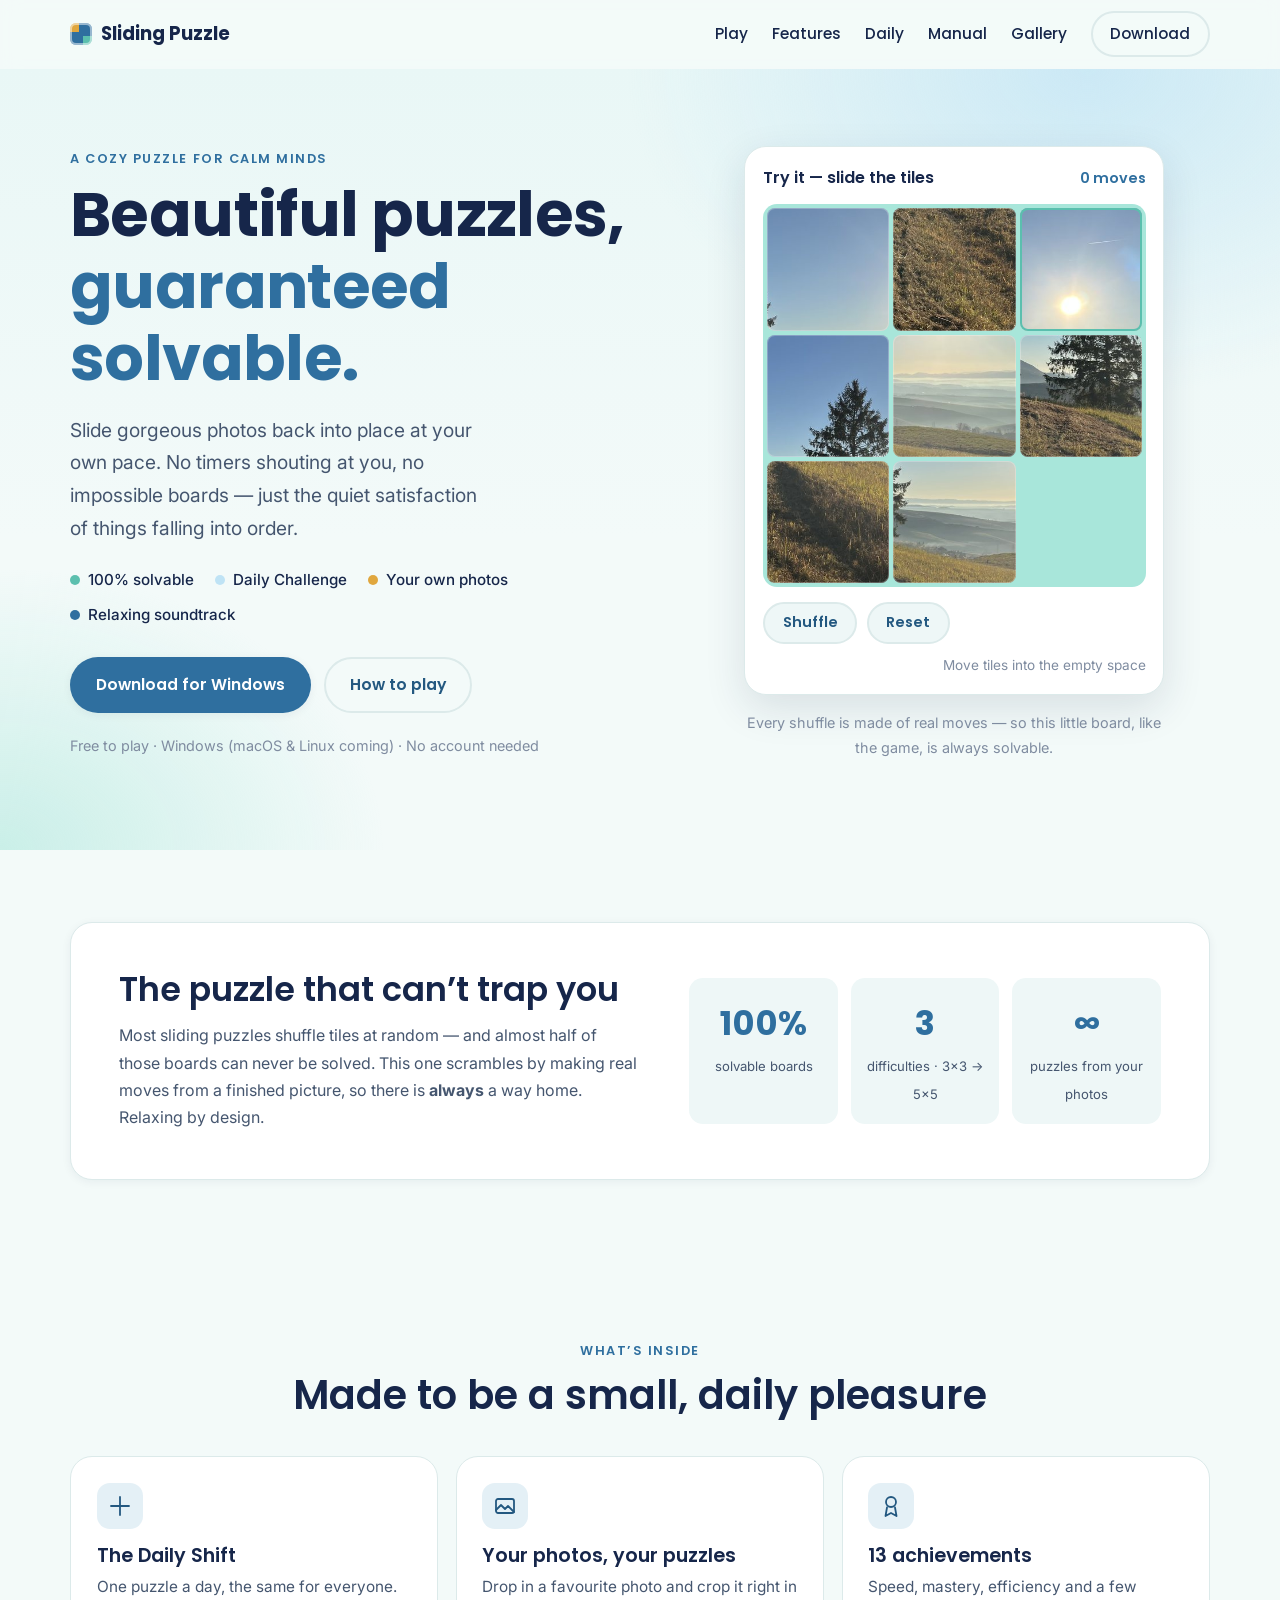
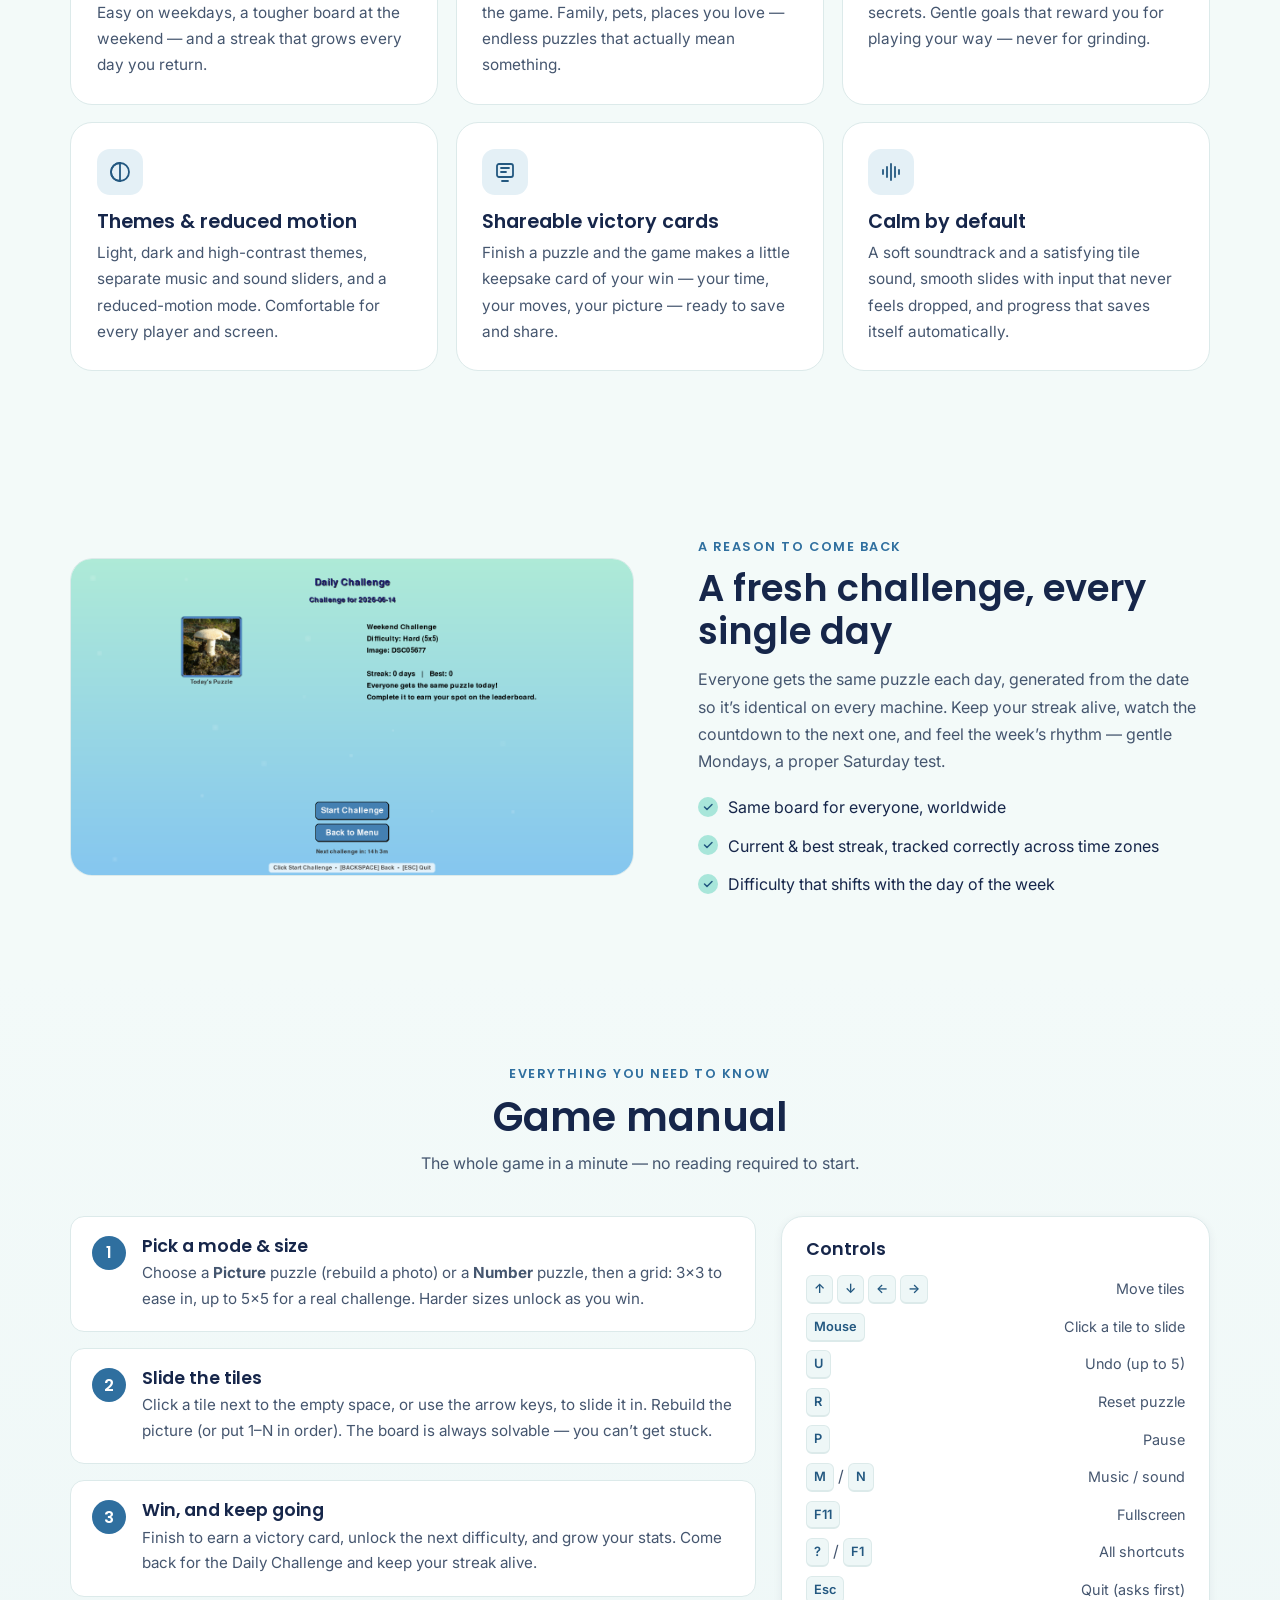
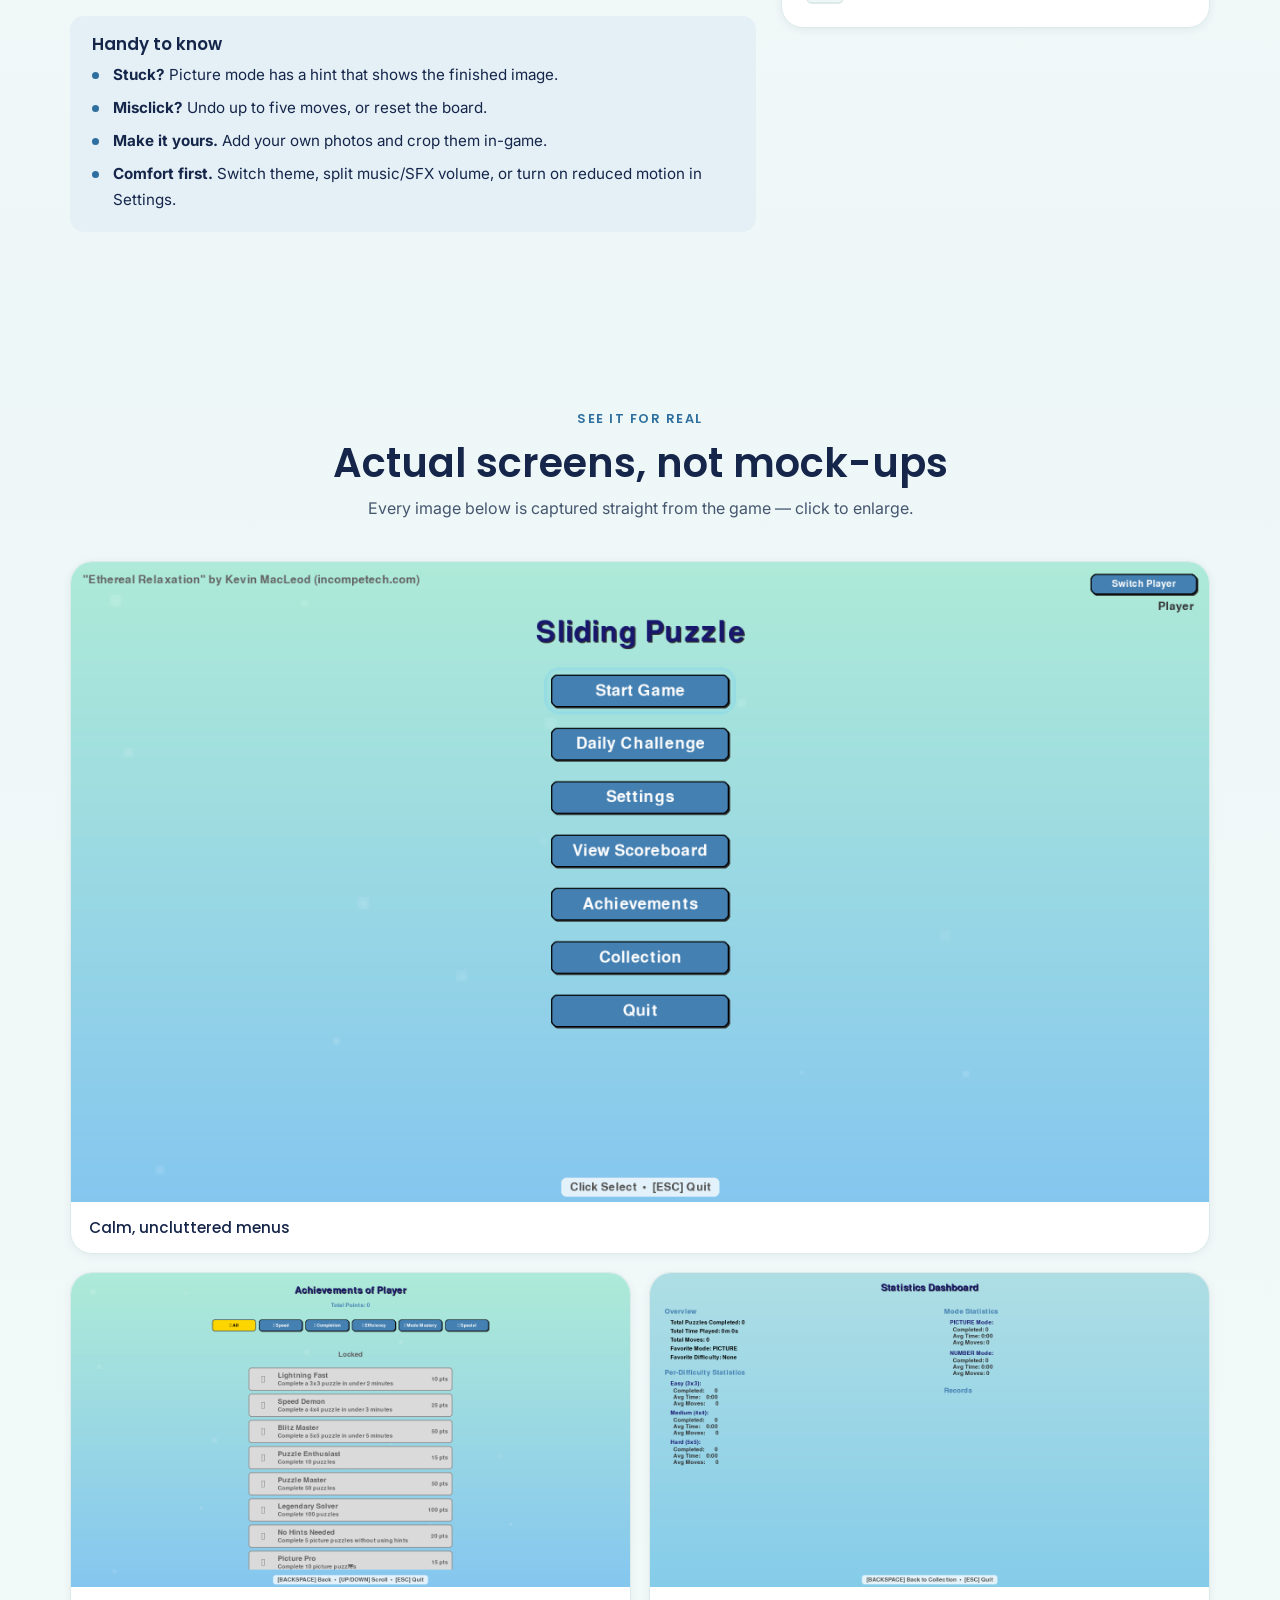
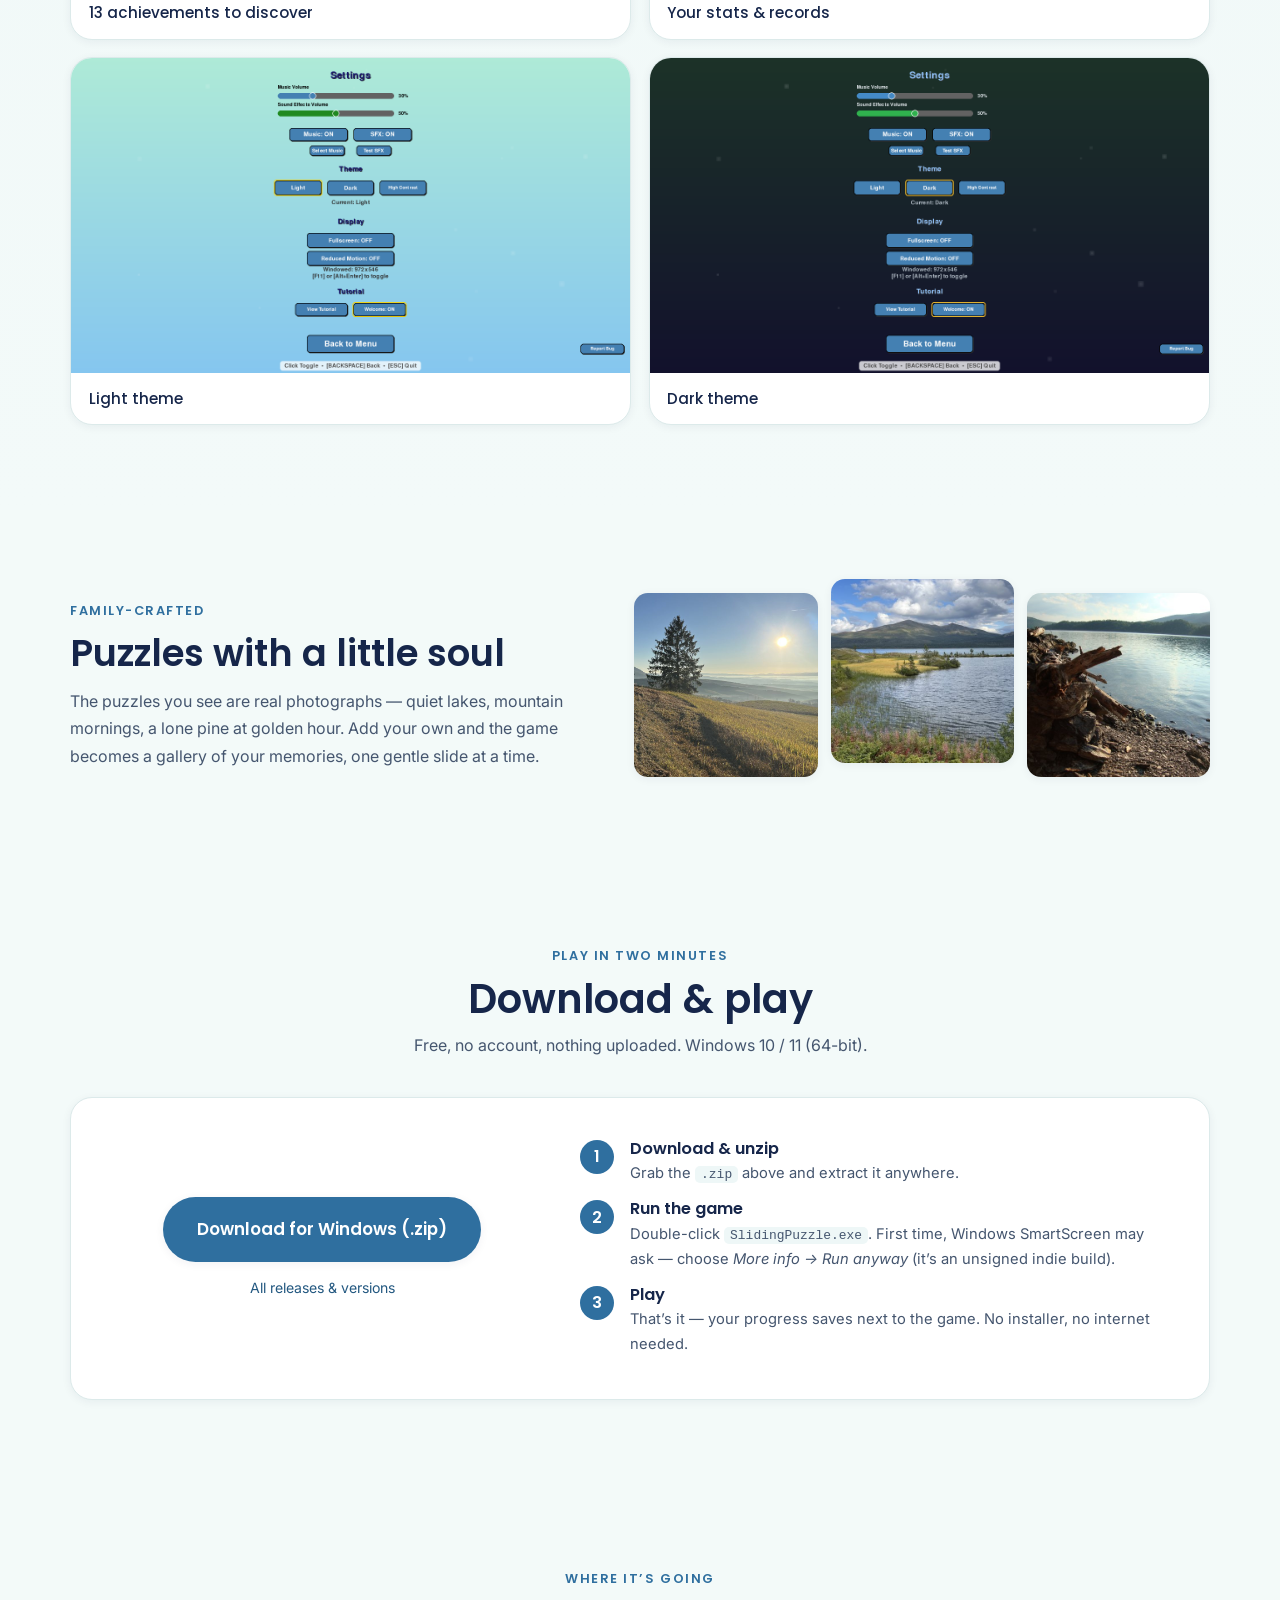
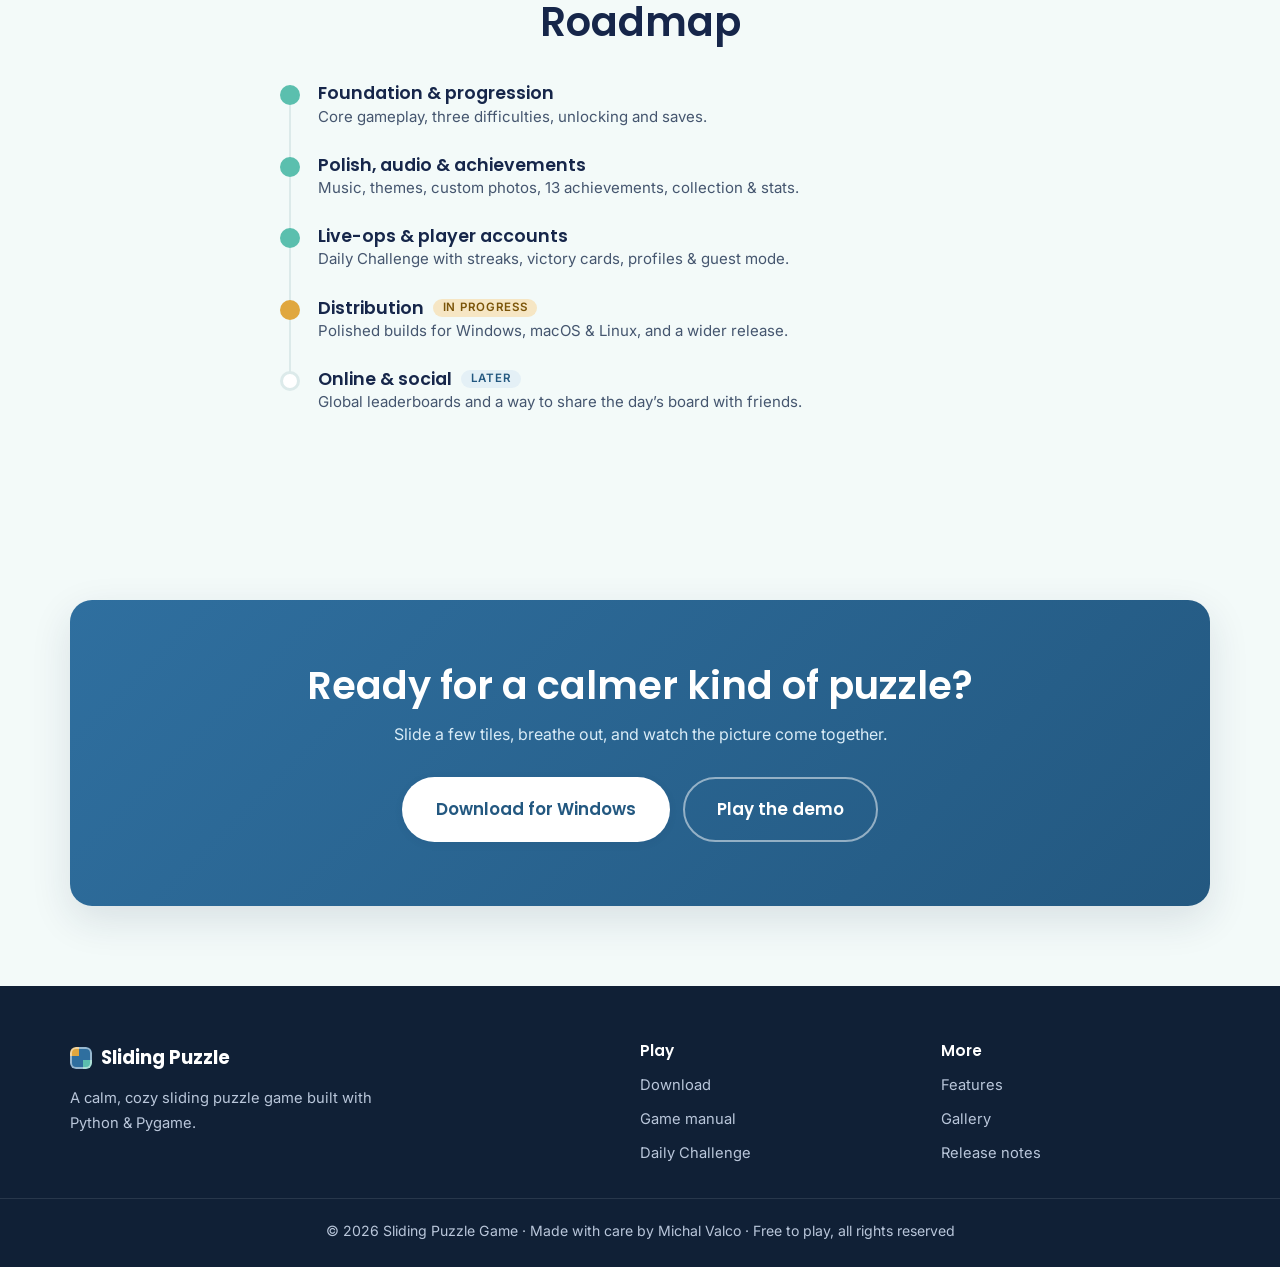
==== index.html @ b3c9fd9d "Public landing page + downloads for Sliding Puzzle" ====
<!DOCTYPE html>
<html lang="en">
<head>
    <meta charset="UTF-8">
    <meta name="viewport" content="width=device-width, initial-scale=1.0">
    <meta name="description" content="A calm, beautiful sliding puzzle game where every puzzle is guaranteed solvable. Daily challenges, your own photos, three difficulties, and a relaxing soundtrack.">
    <meta name="keywords" content="sliding puzzle, cozy game, relaxing puzzle game, daily puzzle, photo puzzle, picture puzzle">
    <meta name="author" content="Michal Valco">
    <meta name="theme-color" content="#a8e6da">

    <meta property="og:type" content="website">
    <meta property="og:title" content="Sliding Puzzle — beautiful puzzles, guaranteed solvable">
    <meta property="og:description" content="A calm, cozy sliding puzzle game. Every puzzle is solvable, a fresh Daily Challenge each day, and you can play with your own photos.">
    <meta property="og:image" content="media/welcome.png">
    <meta name="twitter:card" content="summary_large_image">

    <title>Sliding Puzzle — beautiful puzzles, guaranteed solvable</title>
    <link rel="preconnect" href="https://fonts.googleapis.com">
    <link rel="preconnect" href="https://fonts.gstatic.com" crossorigin>
    <link href="https://fonts.googleapis.com/css2?family=Poppins:wght@500;600;700&family=Inter:wght@400;500;600&display=swap" rel="stylesheet">
    <link rel="stylesheet" href="styles.css">
</head>
<body>
    <a class="skip-link" href="#play">Skip to the puzzle</a>

    <!-- Navigation -->
    <nav class="navbar" id="navbar">
        <div class="container nav-inner">
            <a class="nav-brand" href="#top" aria-label="Sliding Puzzle home">
                <span class="nav-mark" aria-hidden="true"></span>
                Sliding&nbsp;Puzzle
            </a>
            <button class="nav-toggle" type="button" aria-label="Toggle menu" aria-expanded="false">
                <span></span><span></span><span></span>
            </button>
            <ul class="nav-menu">
                <li><a href="#play">Play</a></li>
                <li><a href="#features">Features</a></li>
                <li><a href="#daily">Daily</a></li>
                <li><a href="#manual">Manual</a></li>
                <li><a href="#gallery">Gallery</a></li>
                <li><a class="btn btn-ghost-nav" href="#download">Download</a></li>
            </ul>
        </div>
    </nav>

    <!-- Hero -->
    <header class="hero" id="top">
        <div class="container hero-grid">
            <div class="hero-copy">
                <p class="eyebrow">A cozy puzzle for calm minds</p>
                <h1 class="hero-title">Beautiful puzzles,<br><span class="accent">guaranteed solvable.</span></h1>
                <p class="hero-sub">
                    Slide gorgeous photos back into place at your own pace. No timers shouting at you,
                    no impossible boards — just the quiet satisfaction of things falling into order.
                </p>
                <ul class="trust-row" aria-label="Highlights">
                    <li><span class="dot dot-teal"></span>100% solvable</li>
                    <li><span class="dot dot-sky"></span>Daily Challenge</li>
                    <li><span class="dot dot-gold"></span>Your own photos</li>
                    <li><span class="dot dot-navy"></span>Relaxing soundtrack</li>
                </ul>
                <div class="hero-cta">
                    <a class="btn btn-primary" href="#download">Download for Windows</a>
                    <a class="btn btn-ghost" href="#manual">How to play</a>
                </div>
                <p class="hero-foot">Free to play · Windows (macOS &amp; Linux coming) · No account needed</p>
            </div>

            <!-- Interactive demo puzzle -->
            <div class="hero-demo" id="play">
                <div class="demo-card">
                    <div class="demo-head">
                        <span class="demo-title">Try it — slide the tiles</span>
                        <span class="demo-moves"><span id="move-count">0</span> moves</span>
                    </div>
                    <div class="puzzle" id="puzzle" role="group" aria-label="Interactive 3 by 3 sliding puzzle">
                        <!-- tiles injected by script.js -->
                    </div>
                    <div class="demo-controls">
                        <button class="btn btn-soft" id="shuffle-btn" type="button">Shuffle</button>
                        <button class="btn btn-soft" id="reset-btn" type="button">Reset</button>
                        <span class="demo-status" id="demo-status" role="status">Move tiles into the empty space</span>
                    </div>
                </div>
                <p class="demo-caption">Every shuffle is made of real moves — so this little board, like the game, is always solvable.</p>
            </div>
        </div>
        <div class="hero-wash" aria-hidden="true"></div>
    </header>

    <!-- Frustration-free band -->
    <section class="band" aria-label="Why it feels good">
        <div class="container band-grid">
            <div class="band-lead">
                <h2>The puzzle that can&rsquo;t trap you</h2>
                <p>
                    Most sliding puzzles shuffle tiles at random — and almost half of those boards
                    can never be solved. This one scrambles by making real moves from a finished
                    picture, so there is <strong>always</strong> a way home. Relaxing by design.
                </p>
            </div>
            <div class="stat-cards">
                <div class="stat">
                    <span class="stat-num">100%</span>
                    <span class="stat-label">solvable boards</span>
                </div>
                <div class="stat">
                    <span class="stat-num">3</span>
                    <span class="stat-label">difficulties · 3×3 → 5×5</span>
                </div>
                <div class="stat">
                    <span class="stat-num">∞</span>
                    <span class="stat-label">puzzles from your photos</span>
                </div>
            </div>
        </div>
    </section>

    <!-- Features -->
    <section class="features" id="features">
        <div class="container">
            <p class="eyebrow center">What&rsquo;s inside</p>
            <h2 class="section-title">Made to be a small, daily pleasure</h2>

            <div class="feature-grid">
                <article class="feature-card">
                    <span class="f-icon" aria-hidden="true"><svg viewBox="0 0 24 24"><path d="M12 3v18M3 12h18" stroke-linecap="round"/></svg></span>
                    <h3>The Daily Shift</h3>
                    <p>One puzzle a day, the same for everyone. Easy on weekdays, a tougher board at the weekend — and a streak that grows every day you return.</p>
                </article>

                <article class="feature-card">
                    <span class="f-icon" aria-hidden="true"><svg viewBox="0 0 24 24"><rect x="3" y="5" width="18" height="14" rx="2"/><path d="m3 16 5-5 4 4 3-3 6 6" stroke-linecap="round" stroke-linejoin="round"/></svg></span>
                    <h3>Your photos, your puzzles</h3>
                    <p>Drop in a favourite photo and crop it right in the game. Family, pets, places you love — endless puzzles that actually mean something.</p>
                </article>

                <article class="feature-card">
                    <span class="f-icon" aria-hidden="true"><svg viewBox="0 0 24 24"><circle cx="12" cy="8" r="5"/><path d="M8 13.5 6.5 22 12 19l5.5 3-1.5-8.5" stroke-linecap="round" stroke-linejoin="round"/></svg></span>
                    <h3>13 achievements</h3>
                    <p>Speed, mastery, efficiency and a few secrets. Gentle goals that reward you for playing your way — never for grinding.</p>
                </article>

                <article class="feature-card">
                    <span class="f-icon" aria-hidden="true"><svg viewBox="0 0 24 24"><circle cx="12" cy="12" r="9"/><path d="M12 3a9 9 0 0 0 0 18z"/></svg></span>
                    <h3>Themes &amp; reduced motion</h3>
                    <p>Light, dark and high-contrast themes, separate music and sound sliders, and a reduced-motion mode. Comfortable for every player and screen.</p>
                </article>

                <article class="feature-card">
                    <span class="f-icon" aria-hidden="true"><svg viewBox="0 0 24 24"><rect x="4" y="4" width="16" height="13" rx="2"/><path d="M9 21h6M8 8h8M8 12h5" stroke-linecap="round"/></svg></span>
                    <h3>Shareable victory cards</h3>
                    <p>Finish a puzzle and the game makes a little keepsake card of your win — your time, your moves, your picture — ready to save and share.</p>
                </article>

                <article class="feature-card">
                    <span class="f-icon" aria-hidden="true"><svg viewBox="0 0 24 24"><path d="M4 14v-4M8 17V7M12 20V4M16 17V7M20 14v-4" stroke-linecap="round"/></svg></span>
                    <h3>Calm by default</h3>
                    <p>A soft soundtrack and a satisfying tile sound, smooth slides with input that never feels dropped, and progress that saves itself automatically.</p>
                </article>
            </div>
        </div>
    </section>

    <!-- Daily challenge spotlight -->
    <section class="daily" id="daily">
        <div class="container daily-grid">
            <figure class="daily-shot">
                <img class="zoomable" src="media/daily_challenge.png" alt="The Daily Challenge screen showing today's weekend puzzle, difficulty, streak, and a countdown to the next one." loading="lazy" width="1280" height="720">
            </figure>
            <div class="daily-copy">
                <p class="eyebrow">A reason to come back</p>
                <h2>A fresh challenge, every single day</h2>
                <p>
                    Everyone gets the same puzzle each day, generated from the date so it&rsquo;s
                    identical on every machine. Keep your streak alive, watch the countdown to the
                    next one, and feel the week&rsquo;s rhythm — gentle Mondays, a proper Saturday test.
                </p>
                <ul class="check-list">
                    <li>Same board for everyone, worldwide</li>
                    <li>Current &amp; best streak, tracked correctly across time zones</li>
                    <li>Difficulty that shifts with the day of the week</li>
                </ul>
            </div>
        </div>
    </section>

    <!-- Game Manual -->
    <section class="manual" id="manual">
        <div class="container">
            <p class="eyebrow center">Everything you need to know</p>
            <h2 class="section-title">Game manual</h2>
            <p class="section-sub">The whole game in a minute — no reading required to start.</p>

            <div class="manual-grid">
                <div class="manual-main">
                    <ol class="how-steps">
                        <li>
                            <span class="step-n">1</span>
                            <div><h3>Pick a mode &amp; size</h3>
                            <p>Choose a <strong>Picture</strong> puzzle (rebuild a photo) or a <strong>Number</strong> puzzle, then a grid: 3×3 to ease in, up to 5×5 for a real challenge. Harder sizes unlock as you win.</p></div>
                        </li>
                        <li>
                            <span class="step-n">2</span>
                            <div><h3>Slide the tiles</h3>
                            <p>Click a tile next to the empty space, or use the arrow keys, to slide it in. Rebuild the picture (or put 1–N in order). The board is always solvable — you can&rsquo;t get stuck.</p></div>
                        </li>
                        <li>
                            <span class="step-n">3</span>
                            <div><h3>Win, and keep going</h3>
                            <p>Finish to earn a victory card, unlock the next difficulty, and grow your stats. Come back for the Daily Challenge and keep your streak alive.</p></div>
                        </li>
                    </ol>

                    <div class="tips">
                        <h3>Handy to know</h3>
                        <ul>
                            <li><strong>Stuck?</strong> Picture mode has a hint that shows the finished image.</li>
                            <li><strong>Misclick?</strong> Undo up to five moves, or reset the board.</li>
                            <li><strong>Make it yours.</strong> Add your own photos and crop them in-game.</li>
                            <li><strong>Comfort first.</strong> Switch theme, split music/SFX volume, or turn on reduced motion in Settings.</li>
                        </ul>
                    </div>
                </div>

                <aside class="controls-card" aria-label="Keyboard controls">
                    <h3>Controls</h3>
                    <dl class="controls-list">
                        <div><dt><kbd>↑</kbd><kbd>↓</kbd><kbd>←</kbd><kbd>→</kbd></dt><dd>Move tiles</dd></div>
                        <div><dt><kbd>Mouse</kbd></dt><dd>Click a tile to slide</dd></div>
                        <div><dt><kbd>U</kbd></dt><dd>Undo (up to 5)</dd></div>
                        <div><dt><kbd>R</kbd></dt><dd>Reset puzzle</dd></div>
                        <div><dt><kbd>P</kbd></dt><dd>Pause</dd></div>
                        <div><dt><kbd>M</kbd> / <kbd>N</kbd></dt><dd>Music / sound</dd></div>
                        <div><dt><kbd>F11</kbd></dt><dd>Fullscreen</dd></div>
                        <div><dt><kbd>?</kbd> / <kbd>F1</kbd></dt><dd>All shortcuts</dd></div>
                        <div><dt><kbd>Esc</kbd></dt><dd>Quit (asks first)</dd></div>
                    </dl>
                </aside>
            </div>
        </div>
    </section>

    <!-- Gallery (real screenshots) -->
    <section class="gallery" id="gallery">
        <div class="container">
            <p class="eyebrow center">See it for real</p>
            <h2 class="section-title">Actual screens, not mock-ups</h2>
            <p class="section-sub">Every image below is captured straight from the game — click to enlarge.</p>

            <div class="gallery-grid">
                <figure class="shot shot-wide">
                    <img class="zoomable" src="media/welcome.png" alt="The welcome screen with a calm teal-to-sky gradient and rounded menu buttons." loading="lazy" width="1280" height="720">
                    <figcaption>Calm, uncluttered menus</figcaption>
                </figure>
                <figure class="shot">
                    <img class="zoomable" src="media/achievements.png" alt="The achievements gallery showing unlockable badges across categories." loading="lazy" width="1280" height="720">
                    <figcaption>13 achievements to discover</figcaption>
                </figure>
                <figure class="shot">
                    <img class="zoomable" src="media/stats.png" alt="The statistics dashboard with totals, averages and personal records." loading="lazy" width="1280" height="720">
                    <figcaption>Your stats &amp; records</figcaption>
                </figure>
                <figure class="shot">
                    <img class="zoomable" src="media/settings_light.png" alt="The settings screen in the light theme with volume sliders and theme buttons." loading="lazy" width="1280" height="720">
                    <figcaption>Light theme</figcaption>
                </figure>
                <figure class="shot">
                    <img class="zoomable" src="media/settings_dark.png" alt="The same settings screen in the dark theme." loading="lazy" width="1280" height="720">
                    <figcaption>Dark theme</figcaption>
                </figure>
            </div>
        </div>
    </section>

    <!-- Story / photos -->
    <section class="story">
        <div class="container story-grid">
            <div class="story-copy">
                <p class="eyebrow">Family-crafted</p>
                <h2>Puzzles with a little soul</h2>
                <p>
                    The puzzles you see are real photographs — quiet lakes, mountain mornings, a lone
                    pine at golden hour. Add your own and the game becomes a gallery of your memories,
                    one gentle slide at a time.
                </p>
            </div>
            <div class="photo-strip">
                <img class="zoomable" src="media/hero.jpg" alt="A lone pine at golden hour, one of the built-in puzzle photos." loading="lazy" width="440" height="440">
                <img class="zoomable" src="media/puzzle-3.jpg" alt="A Norwegian lake and mountains, a built-in puzzle photo." loading="lazy" width="440" height="440">
                <img class="zoomable" src="media/puzzle-1.jpg" alt="A calm lake with driftwood, a built-in puzzle photo." loading="lazy" width="440" height="440">
            </div>
        </div>
    </section>

    <!-- Download -->
    <section class="download" id="download">
        <div class="container">
            <p class="eyebrow center">Play in two minutes</p>
            <h2 class="section-title">Download &amp; play</h2>
            <p class="section-sub">Free, no account, nothing uploaded. Windows 10 / 11 (64-bit).</p>

            <div class="download-card">
                <div class="dl-main">
                    <a class="btn btn-primary btn-lg" href="https://github.com/michalvalco/sliding-puzzle/releases/latest/download/SlidingPuzzle-Windows.zip">Download for Windows (.zip)</a>
                    <p class="dl-note"><a href="https://github.com/michalvalco/sliding-puzzle/releases">All releases &amp; versions</a></p>
                </div>
                <ol class="dl-steps">
                    <li><span class="step-n">1</span><div><h3>Download &amp; unzip</h3><p>Grab the <code>.zip</code> above and extract it anywhere.</p></div></li>
                    <li><span class="step-n">2</span><div><h3>Run the game</h3><p>Double-click <code>SlidingPuzzle.exe</code>. First time, Windows SmartScreen may ask — choose <em>More info → Run anyway</em> (it&rsquo;s an unsigned indie build).</p></div></li>
                    <li><span class="step-n">3</span><div><h3>Play</h3><p>That&rsquo;s it — your progress saves next to the game. No installer, no internet needed.</p></div></li>
                </ol>
            </div>
        </div>
    </section>

    <!-- Roadmap -->
    <section class="roadmap">
        <div class="container">
            <p class="eyebrow center">Where it&rsquo;s going</p>
            <h2 class="section-title">Roadmap</h2>
            <ol class="timeline">
                <li class="done"><span class="t-dot"></span><div><h3>Foundation &amp; progression</h3><p>Core gameplay, three difficulties, unlocking and saves.</p></div></li>
                <li class="done"><span class="t-dot"></span><div><h3>Polish, audio &amp; achievements</h3><p>Music, themes, custom photos, 13 achievements, collection &amp; stats.</p></div></li>
                <li class="done"><span class="t-dot"></span><div><h3>Live-ops &amp; player accounts</h3><p>Daily Challenge with streaks, victory cards, profiles &amp; guest mode.</p></div></li>
                <li class="now"><span class="t-dot"></span><div><h3>Distribution <span class="pill">in progress</span></h3><p>Polished builds for Windows, macOS &amp; Linux, and a wider release.</p></div></li>
                <li class="next"><span class="t-dot"></span><div><h3>Online &amp; social <span class="pill pill-soft">later</span></h3><p>Global leaderboards and a way to share the day&rsquo;s board with friends.</p></div></li>
            </ol>
        </div>
    </section>

    <!-- CTA -->
    <section class="cta">
        <div class="container cta-inner">
            <h2>Ready for a calmer kind of puzzle?</h2>
            <p>Slide a few tiles, breathe out, and watch the picture come together.</p>
            <div class="cta-buttons">
                <a class="btn btn-primary btn-lg" href="#download">Download for Windows</a>
                <a class="btn btn-ghost btn-lg" href="#play">Play the demo</a>
            </div>
        </div>
    </section>

    <!-- Footer -->
    <footer class="footer">
        <div class="container footer-grid">
            <div class="footer-brand">
                <span class="nav-brand"><span class="nav-mark" aria-hidden="true"></span> Sliding Puzzle</span>
                <p>A calm, cozy sliding puzzle game built with Python &amp; Pygame.</p>
            </div>
            <div class="footer-col">
                <h4>Play</h4>
                <ul>
                    <li><a href="#download">Download</a></li>
                    <li><a href="#manual">Game manual</a></li>
                    <li><a href="#daily">Daily Challenge</a></li>
                </ul>
            </div>
            <div class="footer-col">
                <h4>More</h4>
                <ul>
                    <li><a href="#features">Features</a></li>
                    <li><a href="#gallery">Gallery</a></li>
                    <li><a href="https://github.com/michalvalco/sliding-puzzle/releases">Release notes</a></li>
                </ul>
            </div>
        </div>
        <div class="footer-bottom">
            <p>© 2026 Sliding Puzzle Game · Made with care by Michal Valco · Free to play, all rights reserved</p>
        </div>
    </footer>

    <!-- Lightbox -->
    <div class="lightbox" id="lightbox" hidden>
        <button class="lightbox-close" id="lightbox-close" type="button" aria-label="Close image">&times;</button>
        <img id="lightbox-img" alt="">
        <p class="lightbox-cap" id="lightbox-cap"></p>
    </div>

    <script src="script.js"></script>
</body>
</html>
---- styles.css ----
/* ============================================================
   Sliding Puzzle — landing page
   Palette echoes the game: calm teal -> sky gradient, steel
   blue, deep navy ink, with a warm golden-hour accent.
   ============================================================ */

:root {
    --bg:          #f3faf9;
    --surface:     #ffffff;
    --surface-2:   #eef7f7;
    --ink:         #16264a;   /* deep navy headings */
    --ink-soft:    #45566f;   /* muted body */
    --ink-faint:   #7f8ca0;
    --brand:       #2f6f9f;   /* steel blue */
    --brand-strong:#235880;
    --brand-tint:  #e4f0f6;
    --teal:        #5bbfae;
    --teal-soft:   #a8e6da;
    --sky:         #bfe3f5;
    --gold:        #e0a73e;   /* golden-hour warmth */
    --gold-soft:   #f6e6c4;
    --line:        #dceaea;
    --shadow-sm:   0 2px 10px rgba(22, 38, 74, 0.06);
    --shadow-md:   0 14px 40px rgba(22, 38, 74, 0.12);
    --radius:      14px;
    --radius-lg:   22px;
    --maxw:        1140px;
    --font-head:   "Poppins", system-ui, sans-serif;
    --font-body:   "Inter", system-ui, -apple-system, sans-serif;
}

* { box-sizing: border-box; margin: 0; padding: 0; }

html { scroll-behavior: smooth; scroll-padding-top: 84px; }

body {
    font-family: var(--font-body);
    color: var(--ink-soft);
    background: var(--bg);
    line-height: 1.7;
    -webkit-font-smoothing: antialiased;
    overflow-x: hidden;
}

.container { width: min(var(--maxw), 92vw); margin: 0 auto; }

h1, h2, h3, h4 { font-family: var(--font-head); color: var(--ink); line-height: 1.15; font-weight: 600; }

a { color: var(--brand-strong); text-decoration: none; }
a:hover { color: var(--brand); }

img { max-width: 100%; height: auto; display: block; }

.eyebrow {
    font-family: var(--font-head); font-weight: 600; font-size: .8rem;
    letter-spacing: .12em; text-transform: uppercase; color: var(--brand);
    margin-bottom: .6rem;
}
.eyebrow.center { text-align: center; }

.section-title { font-size: clamp(1.7rem, 3.4vw, 2.5rem); text-align: center; }
.section-sub { text-align: center; color: var(--ink-soft); margin-top: .6rem; }

.skip-link {
    position: absolute; left: -999px; top: 0; z-index: 200;
    background: var(--ink); color: #fff; padding: .6rem 1rem; border-radius: 0 0 8px 0;
}
.skip-link:focus { left: 0; color: #fff; }

/* ---------- Buttons ---------- */
.btn {
    display: inline-flex; align-items: center; justify-content: center;
    font-family: var(--font-head); font-weight: 600; font-size: .98rem;
    padding: .8rem 1.5rem; border-radius: 999px; border: 2px solid transparent;
    cursor: pointer; transition: transform .15s ease, background .15s ease, box-shadow .15s ease, border-color .15s ease;
    white-space: nowrap;
}
.btn:active { transform: translateY(1px) scale(.99); }
.btn-primary { background: var(--brand); color: #fff; box-shadow: var(--shadow-sm); }
.btn-primary:hover { background: var(--brand-strong); color: #fff; box-shadow: var(--shadow-md); transform: translateY(-2px); }
.btn-ghost { background: transparent; color: var(--brand-strong); border-color: var(--line); }
.btn-ghost:hover { border-color: var(--brand); background: var(--brand-tint); }
.btn-soft { background: var(--surface-2); color: var(--brand-strong); border-color: var(--line); padding: .55rem 1.1rem; font-size: .9rem; }
.btn-soft:hover { background: var(--brand-tint); border-color: var(--teal); }
.btn-lg { padding: 1rem 2rem; font-size: 1.05rem; }
.btn-ghost-nav { padding: .5rem 1.1rem; border-color: var(--line); }

/* ---------- Focus visibility (keyboard accessibility) ---------- */
.btn:focus-visible,
.copy-btn:focus-visible,
.nav-toggle:focus-visible,
.nav-menu a:focus-visible,
a:focus-visible {
    outline: 3px solid var(--brand-strong);
    outline-offset: 2px;
    border-radius: 6px;
}
.tile:focus-visible {
    outline: 3px solid var(--brand-strong);
    outline-offset: -3px;
    filter: brightness(1.08);
}

/* ---------- Nav ---------- */
.navbar {
    position: sticky; top: 0; z-index: 100;
    background: rgba(243, 250, 249, .82);
    backdrop-filter: saturate(140%) blur(10px);
    border-bottom: 1px solid transparent;
    transition: border-color .2s ease, box-shadow .2s ease;
}
.navbar.scrolled { border-color: var(--line); box-shadow: var(--shadow-sm); }
.nav-inner { display: flex; align-items: center; justify-content: space-between; height: 68px; }
.nav-brand { display: inline-flex; align-items: center; gap: .55rem; font-family: var(--font-head); font-weight: 700; color: var(--ink); font-size: 1.15rem; }
.nav-mark {
    width: 22px; height: 22px; border-radius: 6px;
    background:
        linear-gradient(var(--gold), var(--gold)) 0 0 / 9px 9px no-repeat,
        linear-gradient(var(--teal), var(--teal)) 13px 13px / 9px 9px no-repeat,
        var(--brand);
    box-shadow: inset 0 0 0 2px rgba(255,255,255,.5);
}
.nav-menu { list-style: none; display: flex; align-items: center; gap: 1.5rem; }
.nav-menu a { font-family: var(--font-head); font-weight: 500; color: var(--ink); font-size: .96rem; }
.nav-menu a:hover { color: var(--brand); }
.nav-toggle { display: none; flex-direction: column; gap: 5px; background: none; border: 0; cursor: pointer; padding: 8px; }
.nav-toggle span { width: 24px; height: 2px; background: var(--ink); border-radius: 2px; transition: .25s; }

/* ---------- Hero ---------- */
.hero { position: relative; padding: clamp(2.5rem, 6vw, 5rem) 0 clamp(3rem, 7vw, 6rem); overflow: hidden; }
.hero-wash {
    position: absolute; inset: 0; z-index: -1;
    background:
        radial-gradient(60% 70% at 85% 0%, rgba(191,227,245,.7), transparent 60%),
        radial-gradient(50% 60% at 0% 100%, rgba(168,230,218,.55), transparent 60%),
        linear-gradient(180deg, #e9f7f6 0%, var(--bg) 60%);
}
.hero-grid { display: grid; grid-template-columns: 1.05fr .95fr; gap: clamp(2rem, 5vw, 4rem); align-items: center; }
.hero-title { font-size: clamp(2.3rem, 5.4vw, 3.9rem); font-weight: 700; letter-spacing: -.01em; }
.hero-title .accent { color: var(--brand); }
.hero-sub { font-size: clamp(1.05rem, 1.6vw, 1.2rem); margin: 1.2rem 0 1.4rem; max-width: 34ch; }
.trust-row { list-style: none; display: flex; flex-wrap: wrap; gap: .6rem 1.3rem; margin-bottom: 1.8rem; }
.trust-row li { display: inline-flex; align-items: center; gap: .5rem; font-weight: 500; color: var(--ink); font-size: .95rem; }
.dot { width: 10px; height: 10px; border-radius: 50%; display: inline-block; }
.dot-teal { background: var(--teal); } .dot-sky { background: var(--sky); }
.dot-gold { background: var(--gold); } .dot-navy { background: var(--brand); }
.hero-cta { display: flex; gap: .8rem; flex-wrap: wrap; }
.hero-foot { margin-top: 1.3rem; color: var(--ink-faint); font-size: .9rem; }

/* Interactive demo */
.hero-demo { display: flex; flex-direction: column; align-items: center; }
.demo-card { width: 100%; max-width: 420px; background: var(--surface); border: 1px solid var(--line); border-radius: var(--radius-lg); padding: 1.1rem; box-shadow: var(--shadow-md); }
.demo-head { display: flex; align-items: baseline; justify-content: space-between; margin-bottom: .8rem; }
.demo-title { font-family: var(--font-head); font-weight: 600; color: var(--ink); }
.demo-moves { font-family: var(--font-head); font-weight: 600; color: var(--brand); font-size: .9rem; }
.puzzle {
    position: relative; width: 100%; aspect-ratio: 1 / 1;
    display: grid; grid-template-columns: repeat(3, 1fr); grid-template-rows: repeat(3, 1fr);
    gap: 4px; background: var(--teal-soft); border-radius: var(--radius); padding: 4px;
}
.tile {
    border: 0; padding: 0; cursor: pointer; border-radius: 8px;
    background-image: var(--img); background-size: 300% 300%;
    box-shadow: inset 0 0 0 1px rgba(255,255,255,.25);
    transition: transform .14s ease, filter .14s ease;
}
.tile:hover { filter: brightness(1.06); }
.tile.blank { background: transparent; box-shadow: none; cursor: default; }
.tile.solved-cell { box-shadow: inset 0 0 0 2px var(--teal); }
.demo-controls { display: flex; align-items: center; gap: .6rem; margin-top: .9rem; flex-wrap: wrap; }
.demo-status { font-size: .85rem; color: var(--ink-faint); margin-left: auto; }
.demo-status.win { color: var(--brand); font-weight: 600; }
.demo-caption { margin-top: 1rem; max-width: 420px; text-align: center; font-size: .9rem; color: var(--ink-faint); }

/* ---------- Band ---------- */
.band { padding: clamp(2.5rem, 6vw, 4.5rem) 0; }
.band-grid { display: grid; grid-template-columns: 1.1fr 1fr; gap: clamp(1.5rem, 4vw, 3.5rem); align-items: center;
    background: var(--surface); border: 1px solid var(--line); border-radius: var(--radius-lg); padding: clamp(1.6rem, 4vw, 3rem); box-shadow: var(--shadow-sm); }
.band-lead h2 { font-size: clamp(1.5rem, 3vw, 2.1rem); margin-bottom: .8rem; }
.stat-cards { display: grid; grid-template-columns: repeat(3, 1fr); gap: .8rem; }
.stat { background: var(--surface-2); border-radius: var(--radius); padding: 1.1rem .8rem; text-align: center; }
.stat-num { display: block; font-family: var(--font-head); font-weight: 700; font-size: clamp(1.6rem, 3vw, 2.1rem); color: var(--brand); }
.stat-label { font-size: .82rem; color: var(--ink-soft); }

/* ---------- Features ---------- */
.features { padding: clamp(3rem, 7vw, 5.5rem) 0; }
.feature-grid { display: grid; grid-template-columns: repeat(auto-fit, minmax(280px, 1fr)); gap: 1.1rem; margin-top: 2.4rem; }
.feature-card { background: var(--surface); border: 1px solid var(--line); border-radius: var(--radius-lg); padding: 1.6rem; transition: transform .18s ease, box-shadow .18s ease, border-color .18s ease; }
.feature-card:hover { transform: translateY(-4px); box-shadow: var(--shadow-md); border-color: var(--teal-soft); }
.f-icon { display: inline-flex; align-items: center; justify-content: center; width: 46px; height: 46px; border-radius: 13px; background: var(--brand-tint); margin-bottom: 1rem; }
.f-icon svg { width: 24px; height: 24px; fill: none; stroke: var(--brand-strong); stroke-width: 1.8; }
.feature-card h3 { font-size: 1.2rem; margin-bottom: .45rem; }
.feature-card p { font-size: .96rem; }

/* ---------- Daily ---------- */
.daily { padding: clamp(2.5rem, 6vw, 5rem) 0; }
.daily-grid { display: grid; grid-template-columns: 1.1fr 1fr; gap: clamp(2rem, 5vw, 4rem); align-items: center; }
.daily-shot { margin: 0; overflow: hidden; border-radius: var(--radius-lg); }
.daily-shot img { width: 100%; height: auto; border-radius: var(--radius-lg); border: 1px solid var(--line); box-shadow: var(--shadow-md); transition: transform .3s ease; }
.daily-shot:hover img { transform: scale(1.03); }
.daily-copy h2 { font-size: clamp(1.6rem, 3.2vw, 2.3rem); margin: .3rem 0 .9rem; }
.check-list { list-style: none; margin-top: 1.2rem; display: grid; gap: .7rem; }
.check-list li { position: relative; padding-left: 1.9rem; color: var(--ink); }
.check-list li::before {
    content: ""; position: absolute; left: 0; top: .15rem; width: 20px; height: 20px; border-radius: 50%;
    background: var(--teal-soft) url("data:image/svg+xml,%3Csvg xmlns='http://www.w3.org/2000/svg' viewBox='0 0 24 24' fill='none' stroke='%23235880' stroke-width='3' stroke-linecap='round' stroke-linejoin='round'%3E%3Cpath d='M5 12l5 5L20 7'/%3E%3C/svg%3E") center / 12px no-repeat;
}

/* ---------- Gallery ---------- */
.gallery { padding: clamp(3rem, 7vw, 5.5rem) 0; background: linear-gradient(180deg, var(--surface-2), var(--bg)); }
.gallery-grid { display: grid; grid-template-columns: repeat(2, 1fr); gap: 1.1rem; margin-top: 2.4rem; }
.shot { background: var(--surface); border: 1px solid var(--line); border-radius: var(--radius-lg); overflow: hidden; box-shadow: var(--shadow-sm); transition: transform .18s ease, box-shadow .18s ease; }
.shot:hover { transform: translateY(-3px); box-shadow: var(--shadow-md); }
.shot img { width: 100%; height: auto; }
.shot figcaption { font-family: var(--font-head); font-weight: 500; color: var(--ink); padding: .8rem 1.1rem; font-size: .95rem; }
.shot-wide { grid-column: 1 / -1; }

/* ---------- Story ---------- */
.story { padding: clamp(3rem, 7vw, 5rem) 0; }
.story-grid { display: grid; grid-template-columns: 1fr 1.15fr; gap: clamp(2rem, 5vw, 4rem); align-items: center; }
.story-copy h2 { font-size: clamp(1.6rem, 3.2vw, 2.3rem); margin: .3rem 0 .9rem; }
.photo-strip { display: grid; grid-template-columns: repeat(3, 1fr); gap: .8rem; }
.photo-strip img { border-radius: var(--radius); aspect-ratio: 1; object-fit: cover; box-shadow: var(--shadow-sm); transition: transform .2s ease; }
.photo-strip img:nth-child(2) { transform: translateY(-14px); }
.photo-strip img:hover { transform: translateY(-6px) scale(1.02); }

/* ---------- Get started ---------- */
.get-started { padding: clamp(3rem, 7vw, 5.5rem) 0; }
.steps { display: grid; grid-template-columns: repeat(auto-fit, minmax(240px, 1fr)); gap: 1rem; margin: 2.4rem 0 1.6rem; }
.step { display: flex; gap: 1rem; align-items: flex-start; background: var(--surface); border: 1px solid var(--line); border-radius: var(--radius); padding: 1.2rem; }
.step-n { flex: none; width: 34px; height: 34px; border-radius: 50%; background: var(--brand); color: #fff; font-family: var(--font-head); font-weight: 600; display: grid; place-items: center; }
.step h3 { font-size: 1.05rem; margin-bottom: .2rem; }
.step p { font-size: .92rem; }
.code-block { position: relative; background: #12233f; border-radius: var(--radius); padding: 1.3rem 1.4rem; overflow-x: auto; box-shadow: var(--shadow-md); }
.code-block pre { margin: 0; }
.code-block code { font-family: ui-monospace, "SF Mono", Menlo, Consolas, monospace; color: #d9e6f5; font-size: .92rem; line-height: 1.9; white-space: pre; }
.copy-btn { position: absolute; top: .8rem; right: .8rem; background: rgba(255,255,255,.12); color: #fff; border: 1px solid rgba(255,255,255,.2); border-radius: 8px; padding: .35rem .8rem; font-family: var(--font-head); font-size: .82rem; cursor: pointer; transition: background .15s; }
.copy-btn:hover { background: rgba(255,255,255,.22); }
.copy-btn.copied { background: var(--teal); border-color: var(--teal); }
.get-cta { display: flex; gap: .8rem; justify-content: center; margin-top: 2rem; flex-wrap: wrap; }

/* ---------- Roadmap ---------- */
.roadmap { padding: clamp(3rem, 7vw, 5rem) 0; }
.timeline { list-style: none; max-width: 720px; margin: 2.4rem auto 0; }
.timeline li { position: relative; display: flex; gap: 1.1rem; padding: 0 0 1.6rem 0; }
.timeline li::before { content: ""; position: absolute; left: 9px; top: 22px; bottom: -4px; width: 2px; background: var(--line); }
.timeline li:last-child::before { display: none; }
.t-dot { flex: none; width: 20px; height: 20px; border-radius: 50%; background: var(--surface); border: 3px solid var(--line); margin-top: 2px; z-index: 1; }
.timeline .done .t-dot { background: var(--teal); border-color: var(--teal); }
.timeline .now .t-dot { background: var(--gold); border-color: var(--gold); }
.timeline h3 { font-size: 1.1rem; display: flex; align-items: center; gap: .6rem; }
.timeline p { font-size: .94rem; }
.pill { font-family: var(--font-body); font-weight: 600; font-size: .72rem; text-transform: uppercase; letter-spacing: .06em; color: #7a5408; background: var(--gold-soft); padding: .15rem .6rem; border-radius: 999px; }
.pill-soft { color: var(--brand-strong); background: var(--brand-tint); }

/* ---------- CTA ---------- */
.cta { padding: clamp(3rem, 7vw, 5rem) 0; }
.cta-inner { text-align: center; background: linear-gradient(135deg, #2f6f9f, #235880); color: #fff; border-radius: var(--radius-lg); padding: clamp(2.5rem, 6vw, 4rem); box-shadow: var(--shadow-md); }
.cta-inner h2 { color: #fff; font-size: clamp(1.6rem, 3.4vw, 2.4rem); }
.cta-inner p { color: #d9ecf7; margin: .8rem 0 1.8rem; }
.cta-buttons { display: flex; gap: .8rem; justify-content: center; flex-wrap: wrap; }
.cta .btn-primary { background: #fff; color: var(--brand-strong); }
.cta .btn-primary:hover { background: var(--gold-soft); }
.cta .btn-ghost { color: #fff; border-color: rgba(255,255,255,.5); }
.cta .btn-ghost:hover { background: rgba(255,255,255,.12); border-color: #fff; }

/* ---------- Footer ---------- */
.footer { background: #102036; color: #b9c6da; padding: clamp(2.5rem, 5vw, 3.5rem) 0 1.5rem; }
.footer-grid { display: grid; grid-template-columns: 2fr 1fr 1fr; gap: 2rem; }
.footer-brand .nav-brand { color: #fff; }
.footer-brand p { margin-top: .6rem; max-width: 34ch; font-size: .92rem; }
.footer-col h4 { color: #fff; font-size: .95rem; margin-bottom: .7rem; }
.footer-col ul { list-style: none; display: grid; gap: .45rem; }
.footer-col a { color: #b9c6da; font-size: .92rem; }
.footer-col a:hover { color: #fff; }
.footer-bottom { border-top: 1px solid rgba(255,255,255,.1); margin-top: 2rem; padding-top: 1.2rem; text-align: center; font-size: .88rem; }
.footer-bottom a { color: var(--sky); }

/* ---------- Reveal on scroll ---------- */
.reveal { opacity: 0; transform: translateY(18px); transition: opacity .6s ease, transform .6s ease; }
.reveal.in { opacity: 1; transform: none; }

/* ---------- Game manual ---------- */
.manual { padding: clamp(3rem, 7vw, 5.5rem) 0; background: linear-gradient(180deg, var(--bg), var(--surface-2)); }
.manual-grid { display: grid; grid-template-columns: 1.6fr 1fr; gap: 1.6rem; margin-top: 2.4rem; align-items: start; }
.how-steps { list-style: none; display: grid; gap: 1rem; }
.how-steps li { display: flex; gap: 1rem; align-items: flex-start; background: var(--surface); border: 1px solid var(--line); border-radius: var(--radius); padding: 1.2rem 1.3rem; transition: transform .18s ease, box-shadow .18s ease; }
.how-steps li:hover { transform: translateY(-3px); box-shadow: var(--shadow-md); }
.how-steps h3 { font-size: 1.1rem; margin-bottom: .25rem; }
.how-steps p { font-size: .95rem; }
.tips { margin-top: 1.2rem; background: var(--brand-tint); border-radius: var(--radius); padding: 1.2rem 1.4rem; }
.tips h3 { font-size: 1.05rem; margin-bottom: .5rem; }
.tips ul { list-style: none; display: grid; gap: .45rem; }
.tips li { font-size: .95rem; padding-left: 1.3rem; position: relative; color: var(--ink); }
.tips li::before { content: ""; position: absolute; left: 0; top: .62rem; width: 7px; height: 7px; border-radius: 50%; background: var(--brand); }
.controls-card { background: var(--surface); border: 1px solid var(--line); border-radius: var(--radius-lg); padding: 1.4rem 1.5rem; box-shadow: var(--shadow-sm); position: sticky; top: 84px; }
.controls-card h3 { font-size: 1.1rem; margin-bottom: 1rem; }
.controls-list { display: grid; gap: .55rem; margin: 0; }
.controls-list > div { display: flex; align-items: center; justify-content: space-between; gap: 1rem; }
.controls-list dt { display: flex; gap: 4px; flex-wrap: wrap; margin: 0; }
.controls-list dd { color: var(--ink-soft); font-size: .9rem; text-align: right; margin: 0; }
kbd { font-family: var(--font-body); font-size: .8rem; font-weight: 600; color: var(--brand-strong); background: var(--surface-2); border: 1px solid var(--line); border-bottom-width: 2px; border-radius: 6px; padding: 2px 7px; min-width: 22px; text-align: center; }

/* ---------- Download ---------- */
.download { padding: clamp(3rem, 7vw, 5.5rem) 0; }
.download-card { display: grid; grid-template-columns: 1fr 1.4fr; gap: clamp(1.5rem, 4vw, 3rem); align-items: center; margin-top: 2.4rem; background: var(--surface); border: 1px solid var(--line); border-radius: var(--radius-lg); padding: clamp(1.6rem, 4vw, 2.6rem); box-shadow: var(--shadow-sm); }
.dl-main { text-align: center; }
.dl-note { margin-top: .9rem; font-size: .88rem; }
.dl-steps { list-style: none; display: grid; gap: .9rem; }
.dl-steps li { display: flex; gap: 1rem; align-items: flex-start; }
.dl-steps h3 { font-size: 1.02rem; margin-bottom: .15rem; }
.dl-steps p { font-size: .92rem; }
.dl-steps code, .download code { font-family: ui-monospace, Menlo, Consolas, monospace; background: var(--surface-2); padding: 1px 6px; border-radius: 5px; font-size: .88em; }

/* ---------- Extra hover polish ---------- */
.stat { transition: transform .18s ease, box-shadow .18s ease; }
.stat:hover { transform: translateY(-3px); box-shadow: var(--shadow-sm); }
.shot img { transition: transform .3s ease; }
.shot:hover img { transform: scale(1.04); }
.nav-menu a:not(.btn) { position: relative; }
.nav-menu a:not(.btn)::after { content: ""; position: absolute; left: 0; bottom: -4px; height: 2px; width: 0; background: var(--brand); transition: width .2s ease; }
.nav-menu a:not(.btn):hover::after { width: 100%; }
.timeline li > div { transition: transform .18s ease; }
.timeline li:hover > div { transform: translateX(3px); }

/* ---------- Lightbox ---------- */
.zoomable { cursor: zoom-in; }
.lightbox { position: fixed; inset: 0; z-index: 300; display: flex; flex-direction: column; align-items: center; justify-content: center; gap: 1rem; padding: 4vmin; background: rgba(16, 32, 54, .92); }
.lightbox[hidden] { display: none; }
.lightbox img { max-width: 94vw; max-height: 82vh; border-radius: var(--radius); box-shadow: var(--shadow-md); cursor: zoom-out; }
.lightbox-cap { color: #d9ecf7; font-size: .95rem; text-align: center; max-width: 60ch; }
.lightbox-close { position: absolute; top: 3vmin; right: 4vmin; width: 44px; height: 44px; border-radius: 50%; border: 1px solid rgba(255,255,255,.3); background: rgba(255,255,255,.12); color: #fff; font-size: 1.7rem; line-height: 1; cursor: pointer; transition: background .15s; }
.lightbox-close:hover { background: rgba(255,255,255,.25); }

/* ---------- Responsive ---------- */
@media (max-width: 880px) {
    .manual-grid, .download-card { grid-template-columns: 1fr; }
    .controls-card { position: static; }
    .hero-grid, .band-grid, .daily-grid, .story-grid { grid-template-columns: 1fr; }
    .daily-shot { order: 2; }
    .nav-menu {
        position: fixed; inset: 68px 0 auto 0; flex-direction: column; gap: 0;
        background: var(--surface); border-bottom: 1px solid var(--line);
        padding: .5rem 0; transform: translateY(-120%); transition: transform .25s ease; box-shadow: var(--shadow-md);
    }
    .nav-menu.open { transform: translateY(0); }
    .nav-menu li { width: 100%; text-align: center; }
    .nav-menu li a { display: block; padding: .85rem; }
    .btn-ghost-nav { display: inline-block; margin: .4rem auto; }
    .nav-toggle { display: flex; }
    .gallery-grid { grid-template-columns: 1fr; }
    .footer-grid { grid-template-columns: 1fr; gap: 1.4rem; }
}
@media (max-width: 420px) {
    .stat-cards { grid-template-columns: 1fr; }
    .photo-strip img:nth-child(2) { transform: none; }
}

@media (prefers-reduced-motion: reduce) {
    html { scroll-behavior: auto; }
    *, *::before, *::after { transition: none !important; animation: none !important; }
    .reveal { opacity: 1; transform: none; }
}
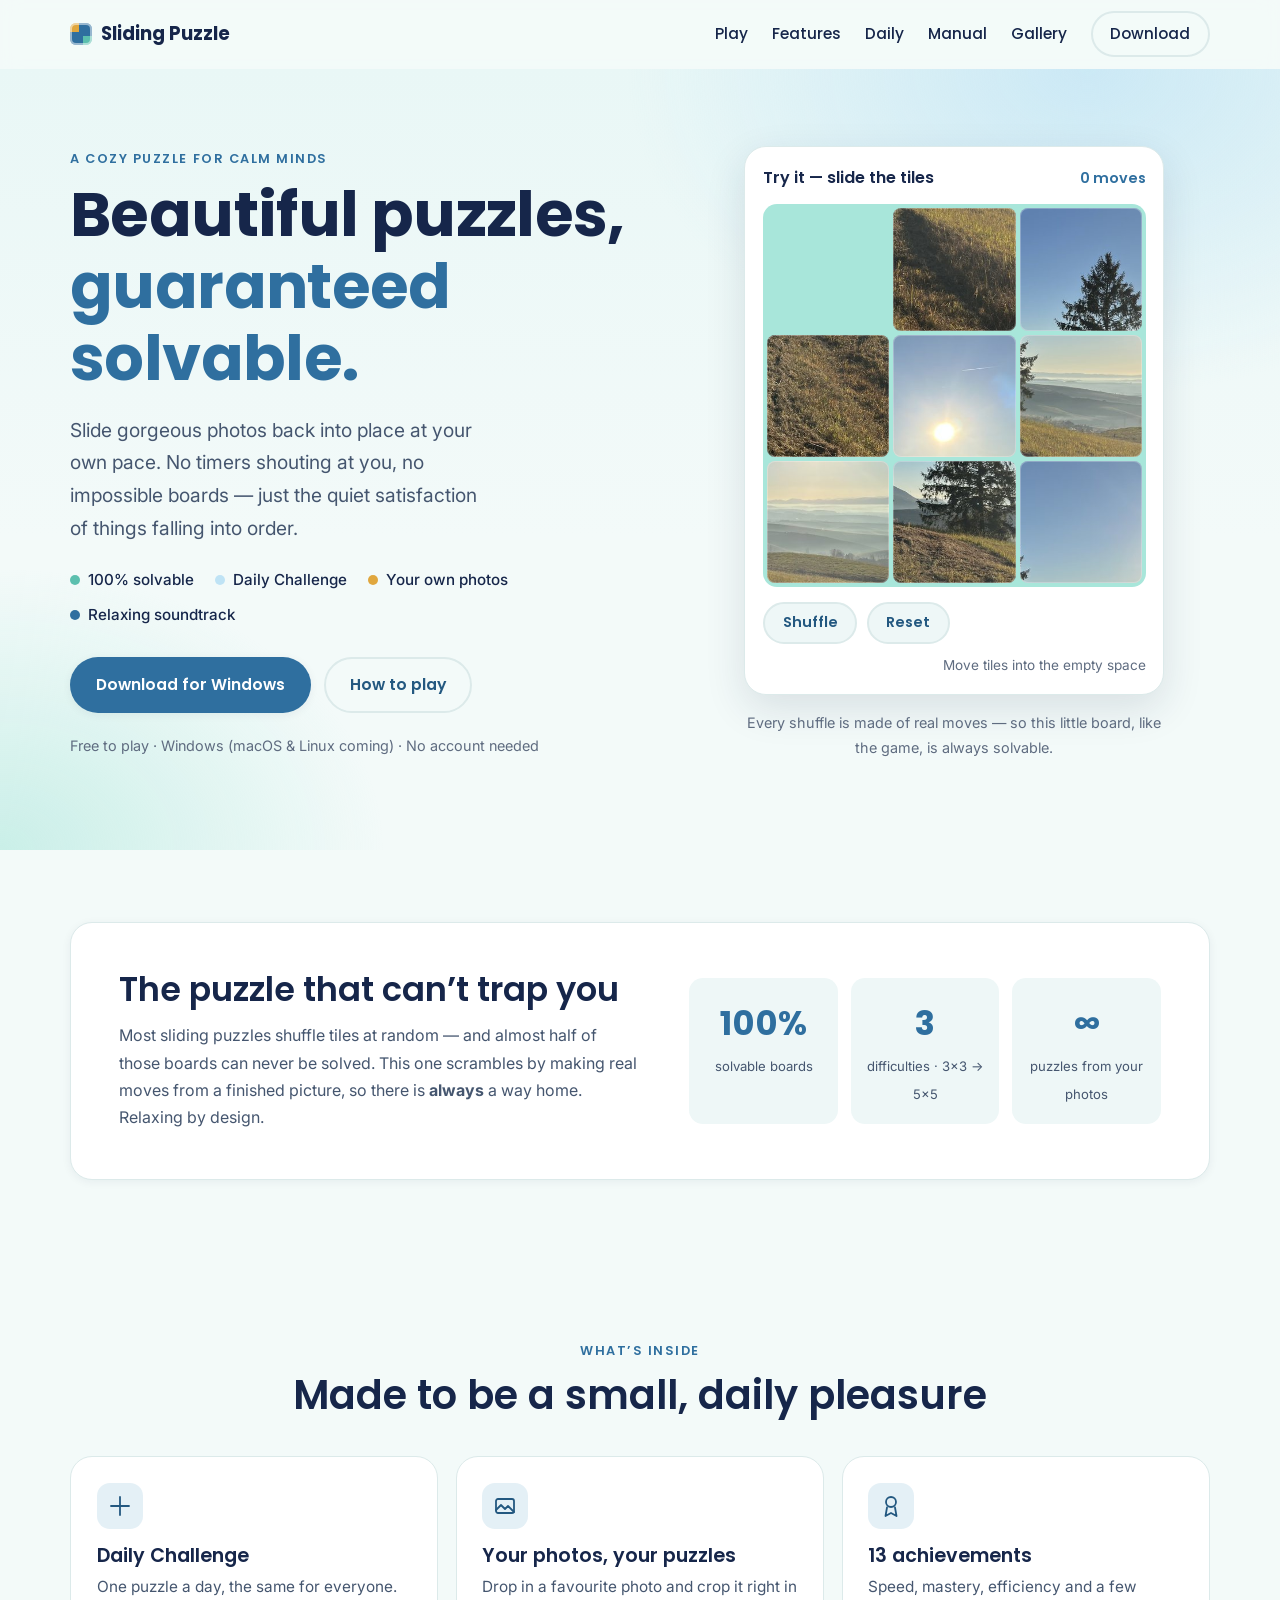
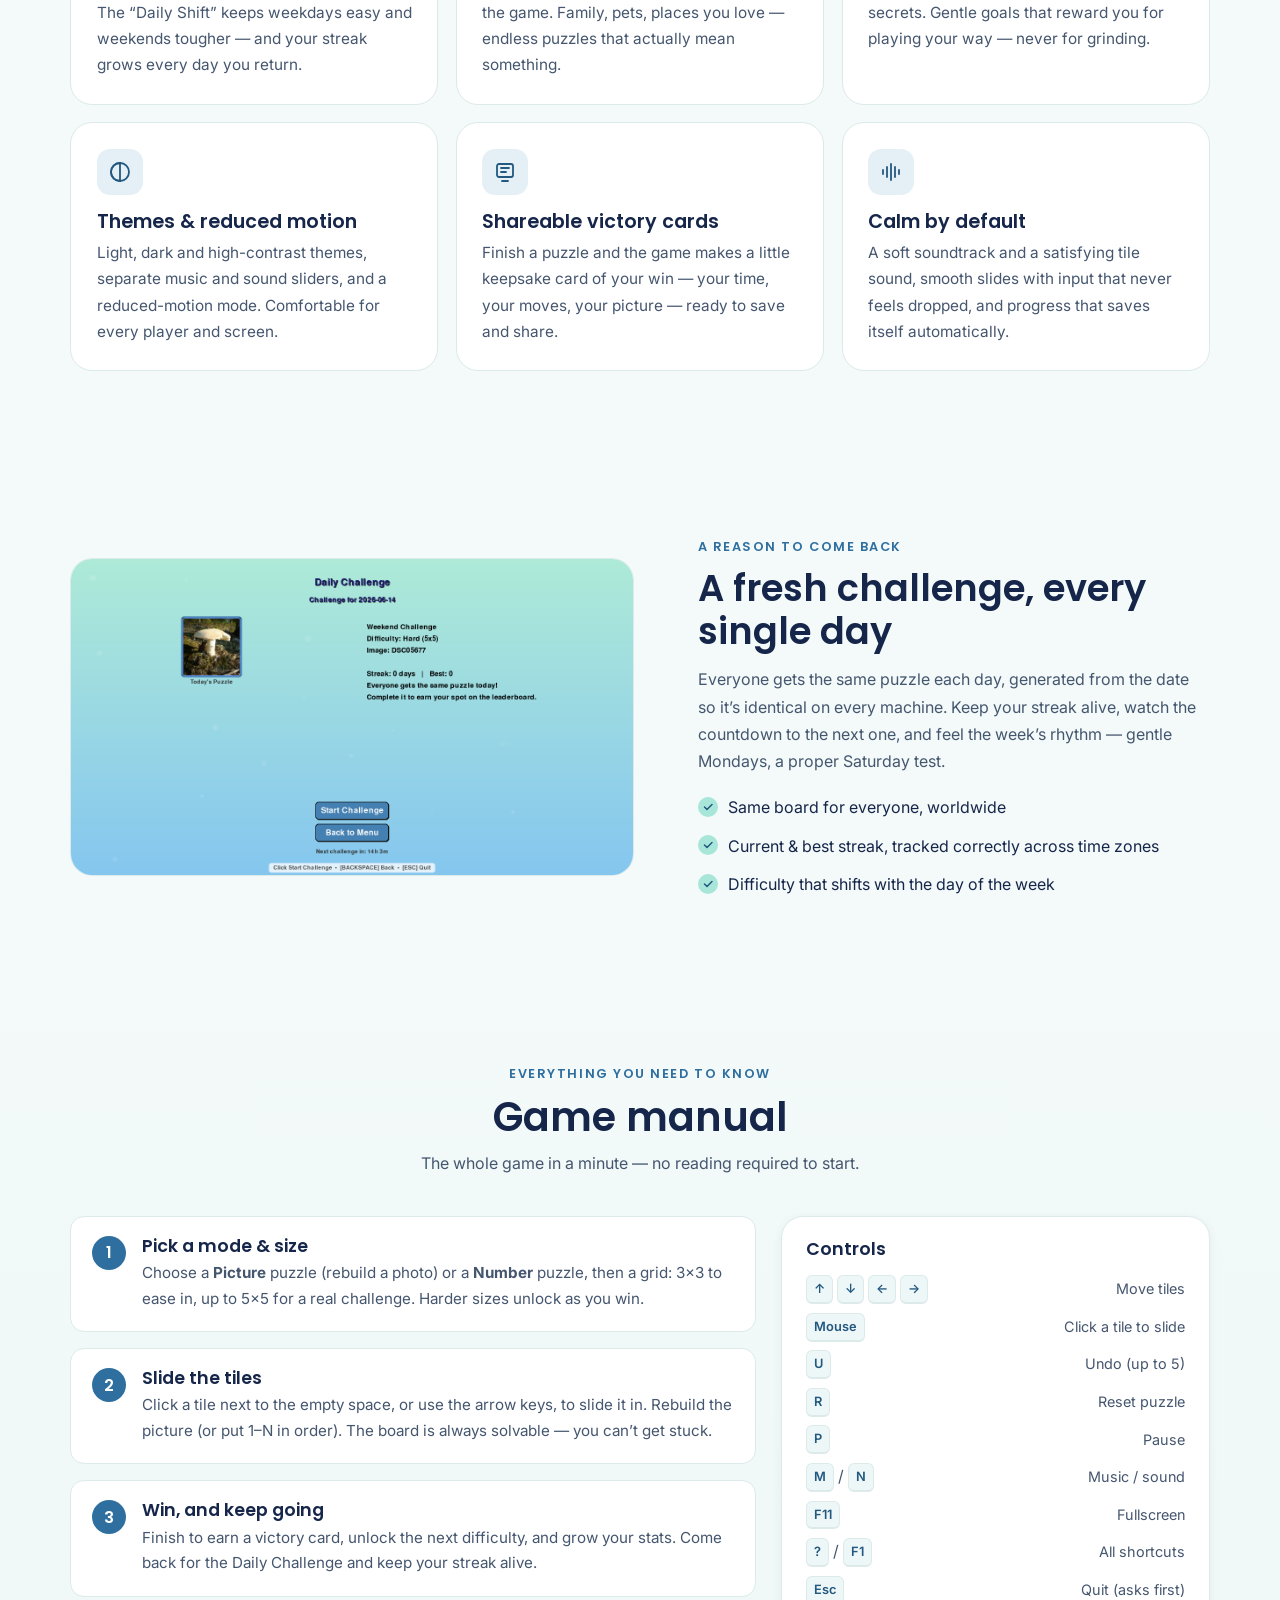
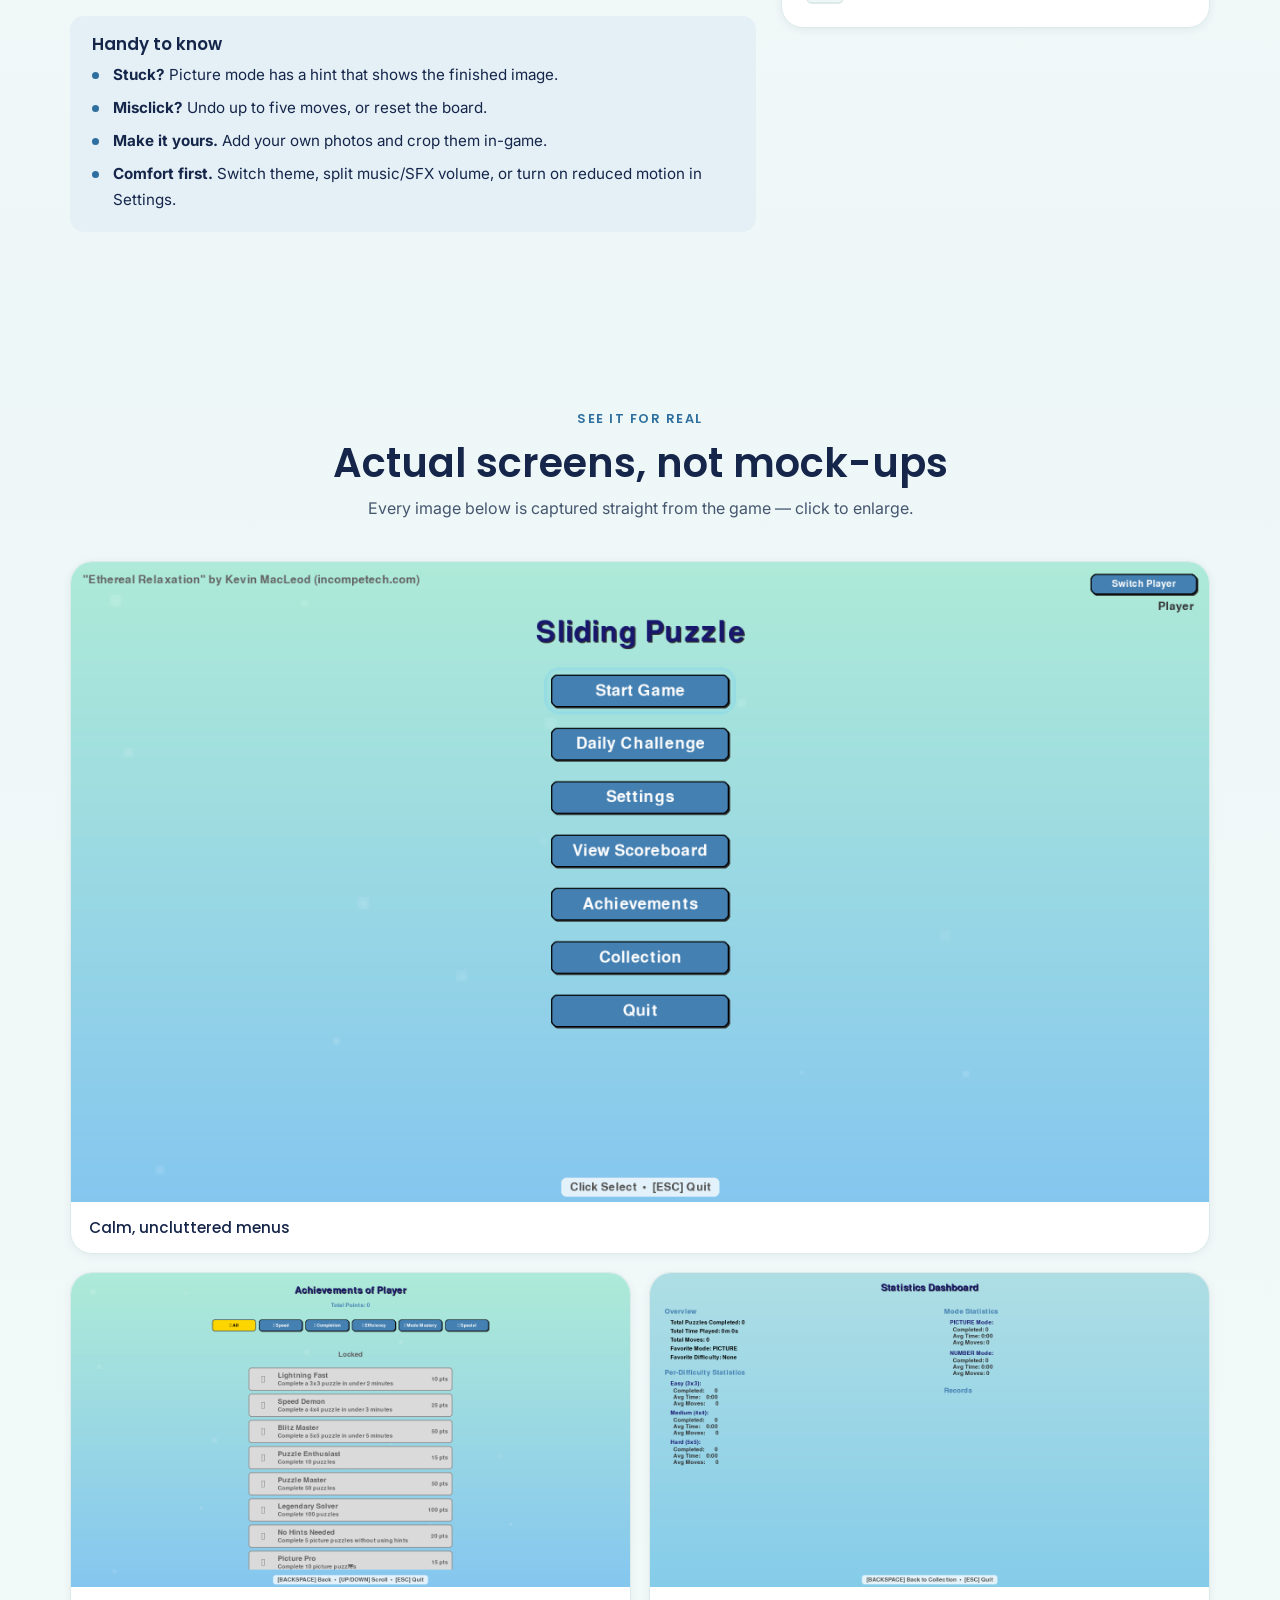
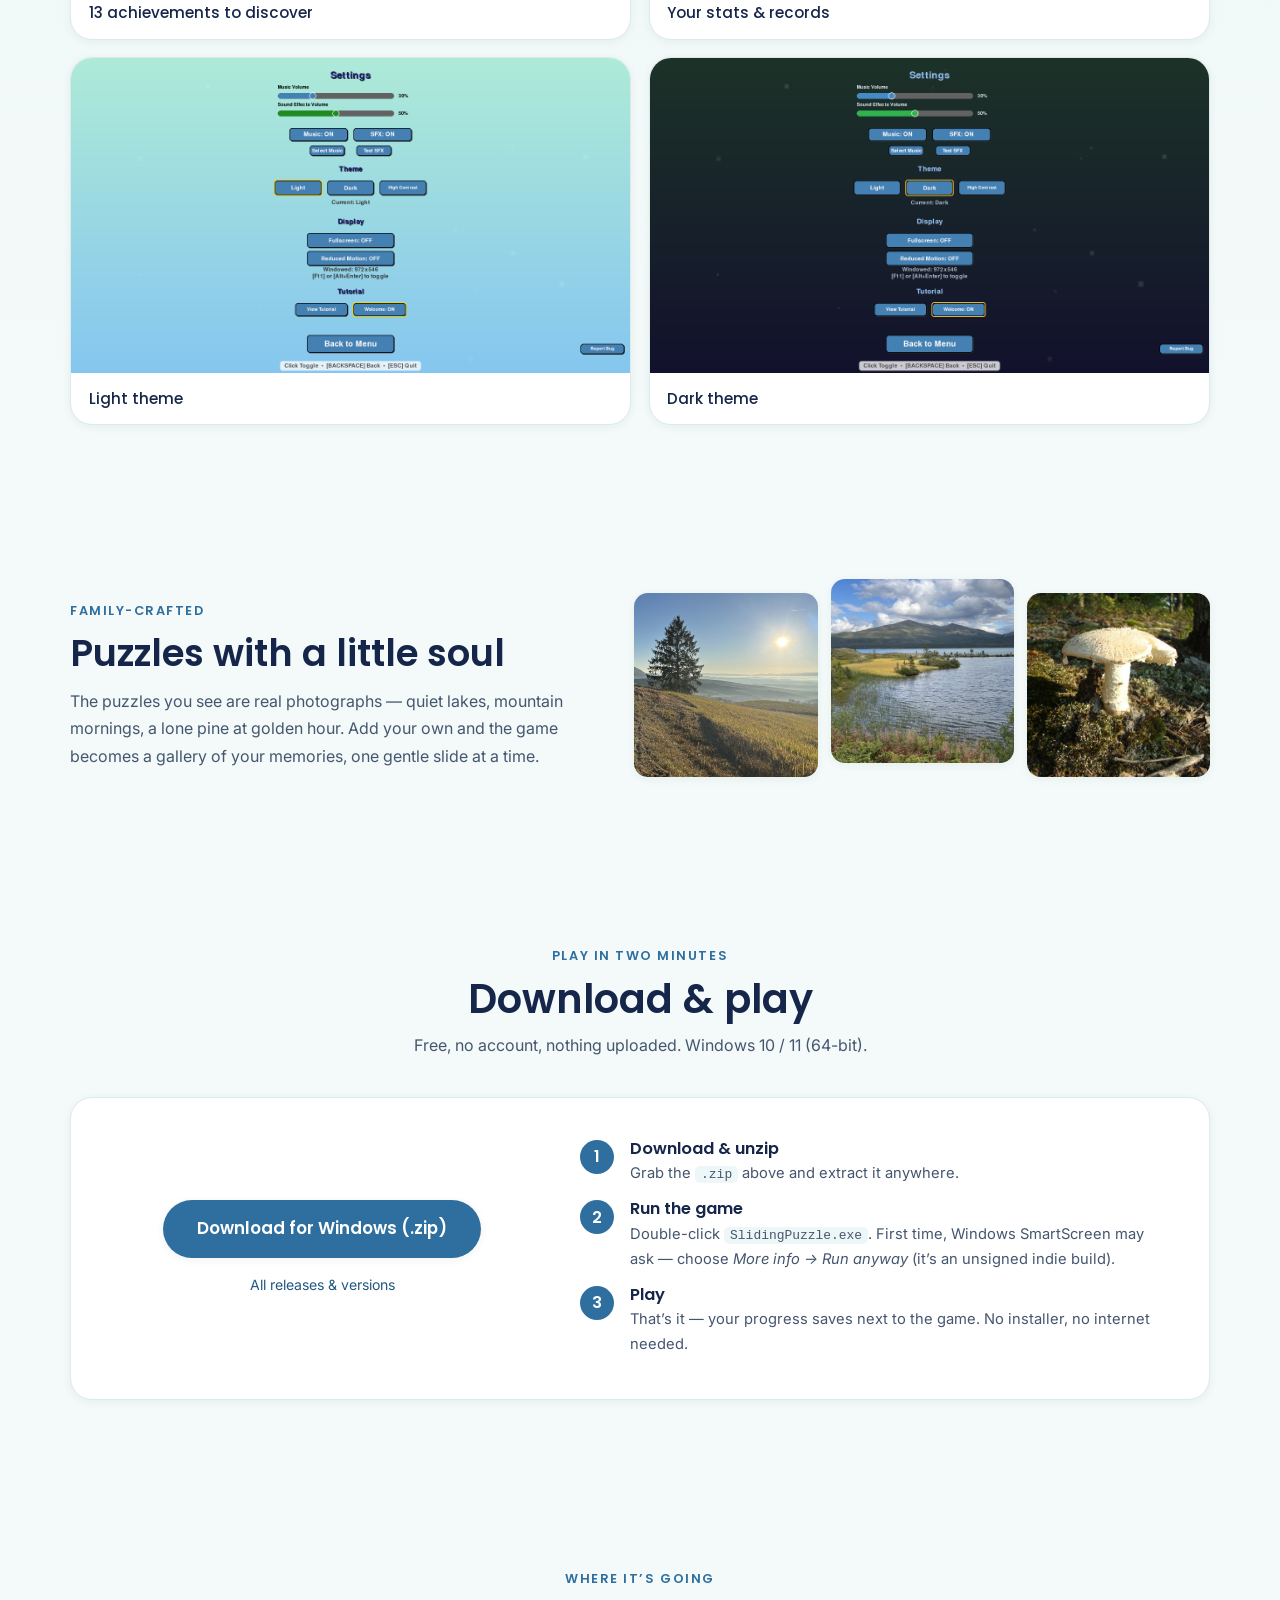
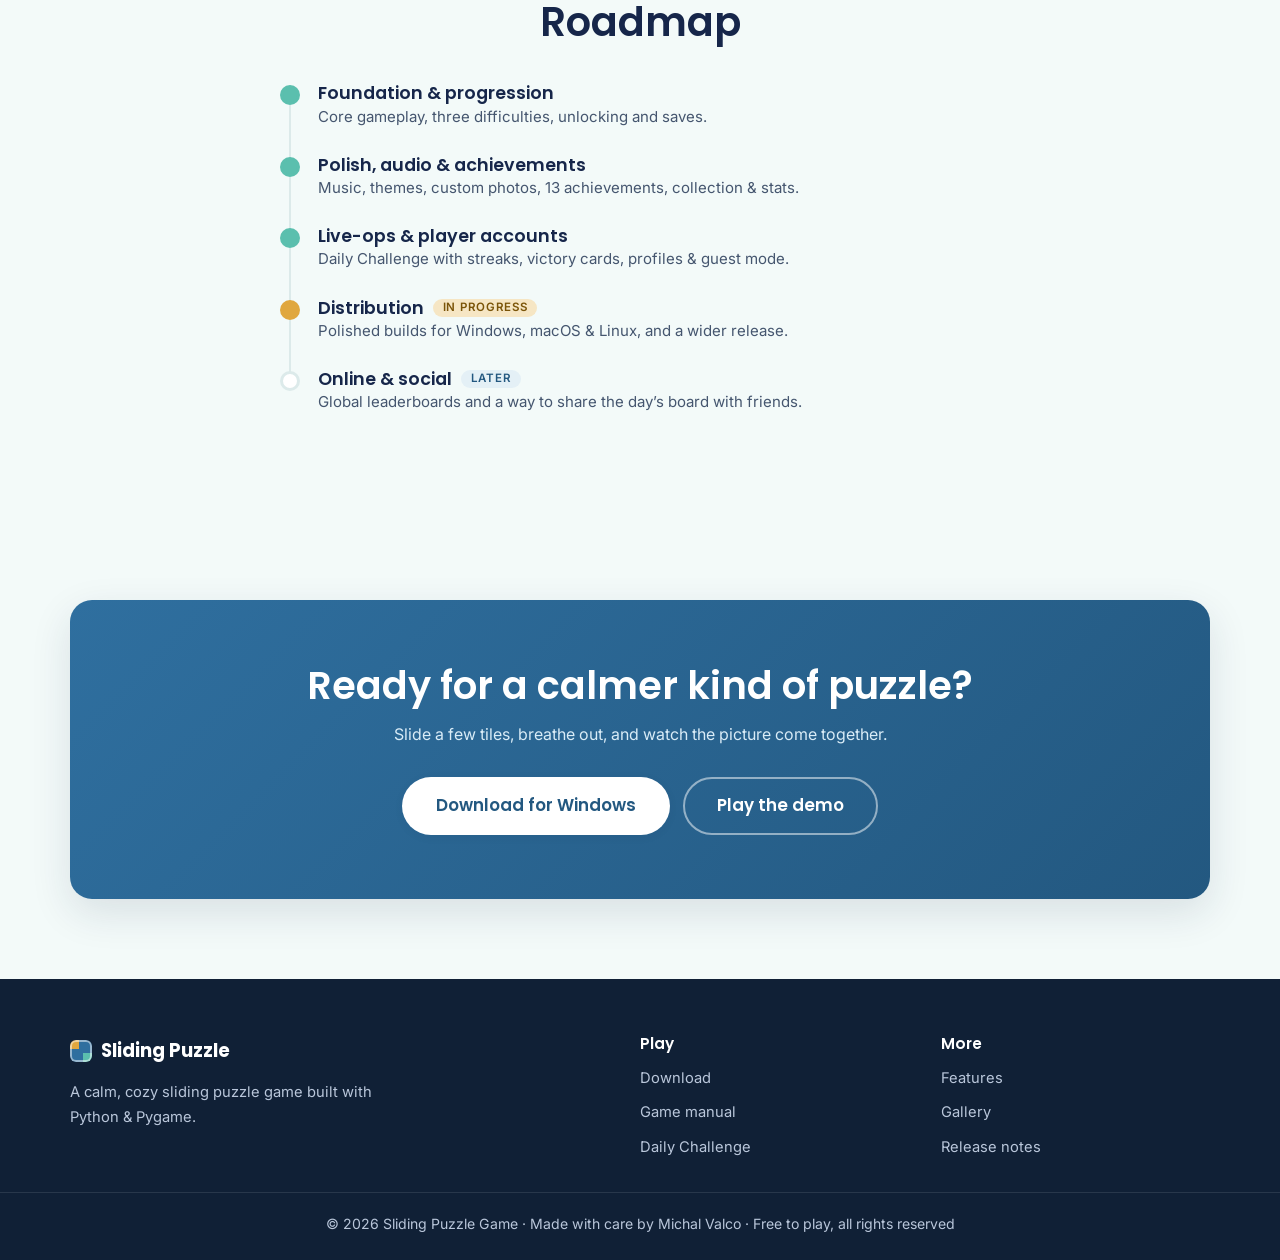
==== commit da9fd938: "Polish: accessible lightbox + keyboard play, SEO meta, naming, layout fixes" ====
--- a/index.html
+++ b/index.html
@@ -11,14 +11,40 @@
     <meta property="og:type" content="website">
     <meta property="og:title" content="Sliding Puzzle — beautiful puzzles, guaranteed solvable">
     <meta property="og:description" content="A calm, cozy sliding puzzle game. Every puzzle is solvable, a fresh Daily Challenge each day, and you can play with your own photos.">
-    <meta property="og:image" content="media/welcome.png">
+    <meta property="og:url" content="https://michalvalco.github.io/sliding-puzzle/">
+    <meta property="og:site_name" content="Sliding Puzzle">
+    <meta property="og:image" content="https://michalvalco.github.io/sliding-puzzle/media/welcome.png">
+    <meta property="og:image:width" content="1280">
+    <meta property="og:image:height" content="720">
+    <meta property="og:image:alt" content="The Sliding Puzzle welcome screen">
     <meta name="twitter:card" content="summary_large_image">
+    <meta name="twitter:title" content="Sliding Puzzle — beautiful puzzles, guaranteed solvable">
+    <meta name="twitter:description" content="A calm, cozy sliding puzzle game. Every puzzle is solvable, a fresh Daily Challenge each day, and you can play with your own photos.">
+    <meta name="twitter:image" content="https://michalvalco.github.io/sliding-puzzle/media/welcome.png">
+    <link rel="canonical" href="https://michalvalco.github.io/sliding-puzzle/">
+    <link rel="icon" href="data:image/svg+xml,%3Csvg xmlns='http://www.w3.org/2000/svg' viewBox='0 0 32 32'%3E%3Crect width='32' height='32' rx='7' fill='%232f6f9f'/%3E%3Crect x='6' y='6' width='9' height='9' rx='2' fill='%23e0a73e'/%3E%3Crect x='17' y='6' width='9' height='9' rx='2' fill='%23bfe3f5'/%3E%3Crect x='17' y='17' width='9' height='9' rx='2' fill='%235bbfae'/%3E%3C/svg%3E">
 
     <title>Sliding Puzzle — beautiful puzzles, guaranteed solvable</title>
     <link rel="preconnect" href="https://fonts.googleapis.com">
     <link rel="preconnect" href="https://fonts.gstatic.com" crossorigin>
     <link href="https://fonts.googleapis.com/css2?family=Poppins:wght@500;600;700&family=Inter:wght@400;500;600&display=swap" rel="stylesheet">
+    <link rel="preload" as="image" href="media/hero.jpg">
     <link rel="stylesheet" href="styles.css">
+    <script type="application/ld+json">
+    {
+      "@context": "https://schema.org",
+      "@type": "VideoGame",
+      "name": "Sliding Puzzle",
+      "description": "A calm, cozy sliding puzzle game where every puzzle is guaranteed solvable. Daily challenges, your own photos, three difficulties, and a relaxing soundtrack.",
+      "applicationCategory": "GameApplication",
+      "operatingSystem": "Windows 10/11",
+      "genre": "Puzzle",
+      "author": { "@type": "Person", "name": "Michal Valco" },
+      "offers": { "@type": "Offer", "price": "0", "priceCurrency": "USD" },
+      "downloadUrl": "https://github.com/michalvalco/sliding-puzzle/releases/latest",
+      "image": "https://michalvalco.github.io/sliding-puzzle/media/welcome.png"
+    }
+    </script>
 </head>
 <body>
     <a class="skip-link" href="#play">Skip to the puzzle</a>
@@ -30,10 +56,10 @@
                 <span class="nav-mark" aria-hidden="true"></span>
                 Sliding&nbsp;Puzzle
             </a>
-            <button class="nav-toggle" type="button" aria-label="Toggle menu" aria-expanded="false">
+            <button class="nav-toggle" type="button" aria-label="Toggle menu" aria-expanded="false" aria-controls="nav-menu">
                 <span></span><span></span><span></span>
             </button>
-            <ul class="nav-menu">
+            <ul class="nav-menu" id="nav-menu">
                 <li><a href="#play">Play</a></li>
                 <li><a href="#features">Features</a></li>
                 <li><a href="#daily">Daily</a></li>
@@ -126,8 +152,8 @@
             <div class="feature-grid">
                 <article class="feature-card">
                     <span class="f-icon" aria-hidden="true"><svg viewBox="0 0 24 24"><path d="M12 3v18M3 12h18" stroke-linecap="round"/></svg></span>
-                    <h3>The Daily Shift</h3>
-                    <p>One puzzle a day, the same for everyone. Easy on weekdays, a tougher board at the weekend — and a streak that grows every day you return.</p>
+                    <h3>Daily Challenge</h3>
+                    <p>One puzzle a day, the same for everyone. The &ldquo;Daily Shift&rdquo; keeps weekdays easy and weekends tougher — and your streak grows every day you return.</p>
                 </article>
 
                 <article class="feature-card">
@@ -289,7 +315,7 @@
             <div class="photo-strip">
                 <img class="zoomable" src="media/hero.jpg" alt="A lone pine at golden hour, one of the built-in puzzle photos." loading="lazy" width="440" height="440">
                 <img class="zoomable" src="media/puzzle-3.jpg" alt="A Norwegian lake and mountains, a built-in puzzle photo." loading="lazy" width="440" height="440">
-                <img class="zoomable" src="media/puzzle-1.jpg" alt="A calm lake with driftwood, a built-in puzzle photo." loading="lazy" width="440" height="440">
+                <img class="zoomable" src="media/puzzle-2.jpg" alt="A quiet forest scene, a built-in puzzle photo." loading="lazy" width="440" height="440">
             </div>
         </div>
     </section>
@@ -372,8 +398,8 @@
     </footer>
 
     <!-- Lightbox -->
-    <div class="lightbox" id="lightbox" hidden>
-        <button class="lightbox-close" id="lightbox-close" type="button" aria-label="Close image">&times;</button>
+    <div class="lightbox" id="lightbox" role="dialog" aria-modal="true" aria-labelledby="lightbox-cap" hidden>
+        <button class="lightbox-close" id="lightbox-close" type="button" aria-label="Close image"><span aria-hidden="true">&times;</span></button>
         <img id="lightbox-img" alt="">
         <p class="lightbox-cap" id="lightbox-cap"></p>
     </div>
--- a/styles.css
+++ b/styles.css
@@ -10,7 +10,7 @@
     --surface-2:   #eef7f7;
     --ink:         #16264a;   /* deep navy headings */
     --ink-soft:    #45566f;   /* muted body */
-    --ink-faint:   #7f8ca0;
+    --ink-faint:   #5f6c80;
     --brand:       #2f6f9f;   /* steel blue */
     --brand-strong:#235880;
     --brand-tint:  #e4f0f6;
@@ -31,7 +31,7 @@
 
 * { box-sizing: border-box; margin: 0; padding: 0; }
 
-html { scroll-behavior: smooth; scroll-padding-top: 84px; }
+html { scroll-behavior: smooth; scroll-padding-top: 76px; }
 
 body {
     font-family: var(--font-body);
@@ -82,7 +82,7 @@
 .btn-ghost:hover { border-color: var(--brand); background: var(--brand-tint); }
 .btn-soft { background: var(--surface-2); color: var(--brand-strong); border-color: var(--line); padding: .55rem 1.1rem; font-size: .9rem; }
 .btn-soft:hover { background: var(--brand-tint); border-color: var(--teal); }
-.btn-lg { padding: 1rem 2rem; font-size: 1.05rem; }
+.btn-lg { padding: 1rem 2rem; font-size: 1.05rem; white-space: normal; text-align: center; line-height: 1.3; }
 .btn-ghost-nav { padding: .5rem 1.1rem; border-color: var(--line); }
 
 /* ---------- Focus visibility (keyboard accessibility) ---------- */
@@ -224,20 +224,8 @@
 .photo-strip img:nth-child(2) { transform: translateY(-14px); }
 .photo-strip img:hover { transform: translateY(-6px) scale(1.02); }
 
-/* ---------- Get started ---------- */
-.get-started { padding: clamp(3rem, 7vw, 5.5rem) 0; }
-.steps { display: grid; grid-template-columns: repeat(auto-fit, minmax(240px, 1fr)); gap: 1rem; margin: 2.4rem 0 1.6rem; }
-.step { display: flex; gap: 1rem; align-items: flex-start; background: var(--surface); border: 1px solid var(--line); border-radius: var(--radius); padding: 1.2rem; }
+/* ---------- Step badge (shared by the manual & download lists) ---------- */
 .step-n { flex: none; width: 34px; height: 34px; border-radius: 50%; background: var(--brand); color: #fff; font-family: var(--font-head); font-weight: 600; display: grid; place-items: center; }
-.step h3 { font-size: 1.05rem; margin-bottom: .2rem; }
-.step p { font-size: .92rem; }
-.code-block { position: relative; background: #12233f; border-radius: var(--radius); padding: 1.3rem 1.4rem; overflow-x: auto; box-shadow: var(--shadow-md); }
-.code-block pre { margin: 0; }
-.code-block code { font-family: ui-monospace, "SF Mono", Menlo, Consolas, monospace; color: #d9e6f5; font-size: .92rem; line-height: 1.9; white-space: pre; }
-.copy-btn { position: absolute; top: .8rem; right: .8rem; background: rgba(255,255,255,.12); color: #fff; border: 1px solid rgba(255,255,255,.2); border-radius: 8px; padding: .35rem .8rem; font-family: var(--font-head); font-size: .82rem; cursor: pointer; transition: background .15s; }
-.copy-btn:hover { background: rgba(255,255,255,.22); }
-.copy-btn.copied { background: var(--teal); border-color: var(--teal); }
-.get-cta { display: flex; gap: .8rem; justify-content: center; margin-top: 2rem; flex-wrap: wrap; }
 
 /* ---------- Roadmap ---------- */
 .roadmap { padding: clamp(3rem, 7vw, 5rem) 0; }
@@ -342,6 +330,7 @@
         position: fixed; inset: 68px 0 auto 0; flex-direction: column; gap: 0;
         background: var(--surface); border-bottom: 1px solid var(--line);
         padding: .5rem 0; transform: translateY(-120%); transition: transform .25s ease; box-shadow: var(--shadow-md);
+        max-height: calc(100vh - 68px); overflow-y: auto;
     }
     .nav-menu.open { transform: translateY(0); }
     .nav-menu li { width: 100%; text-align: center; }
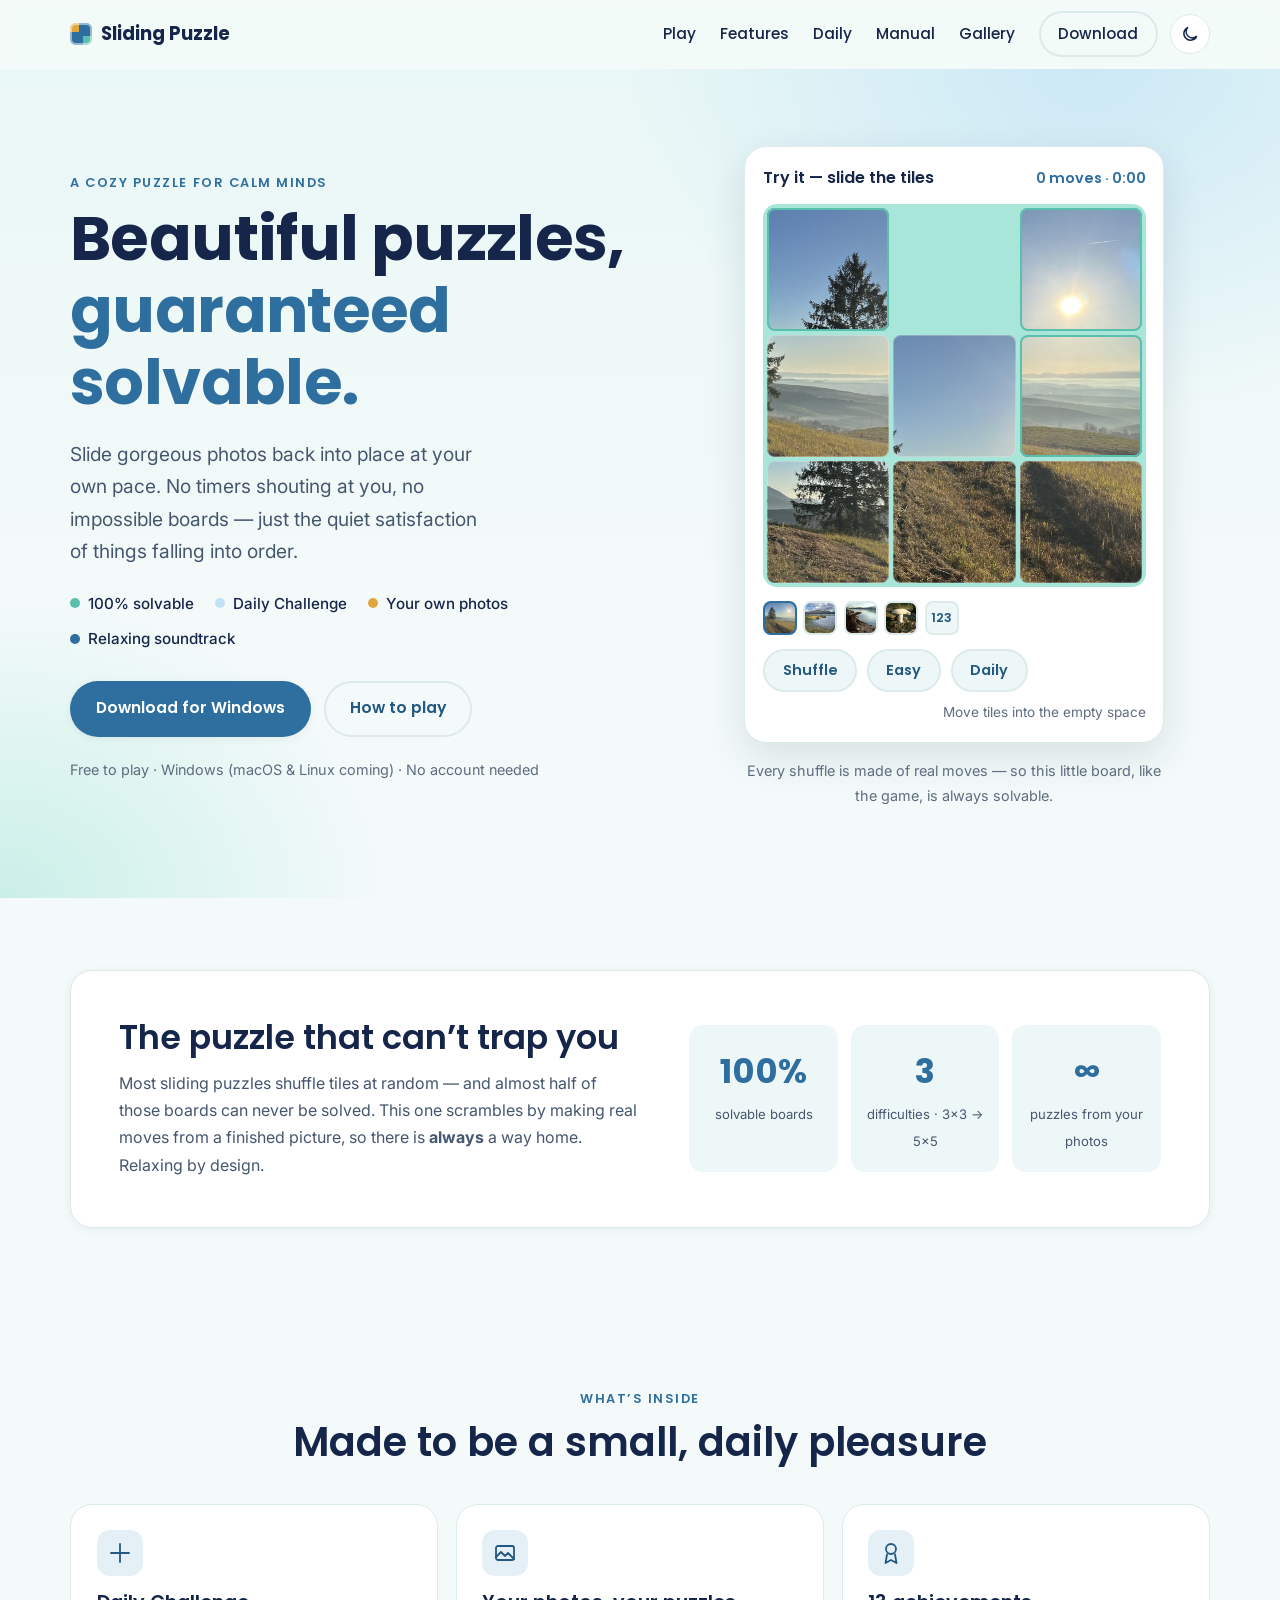
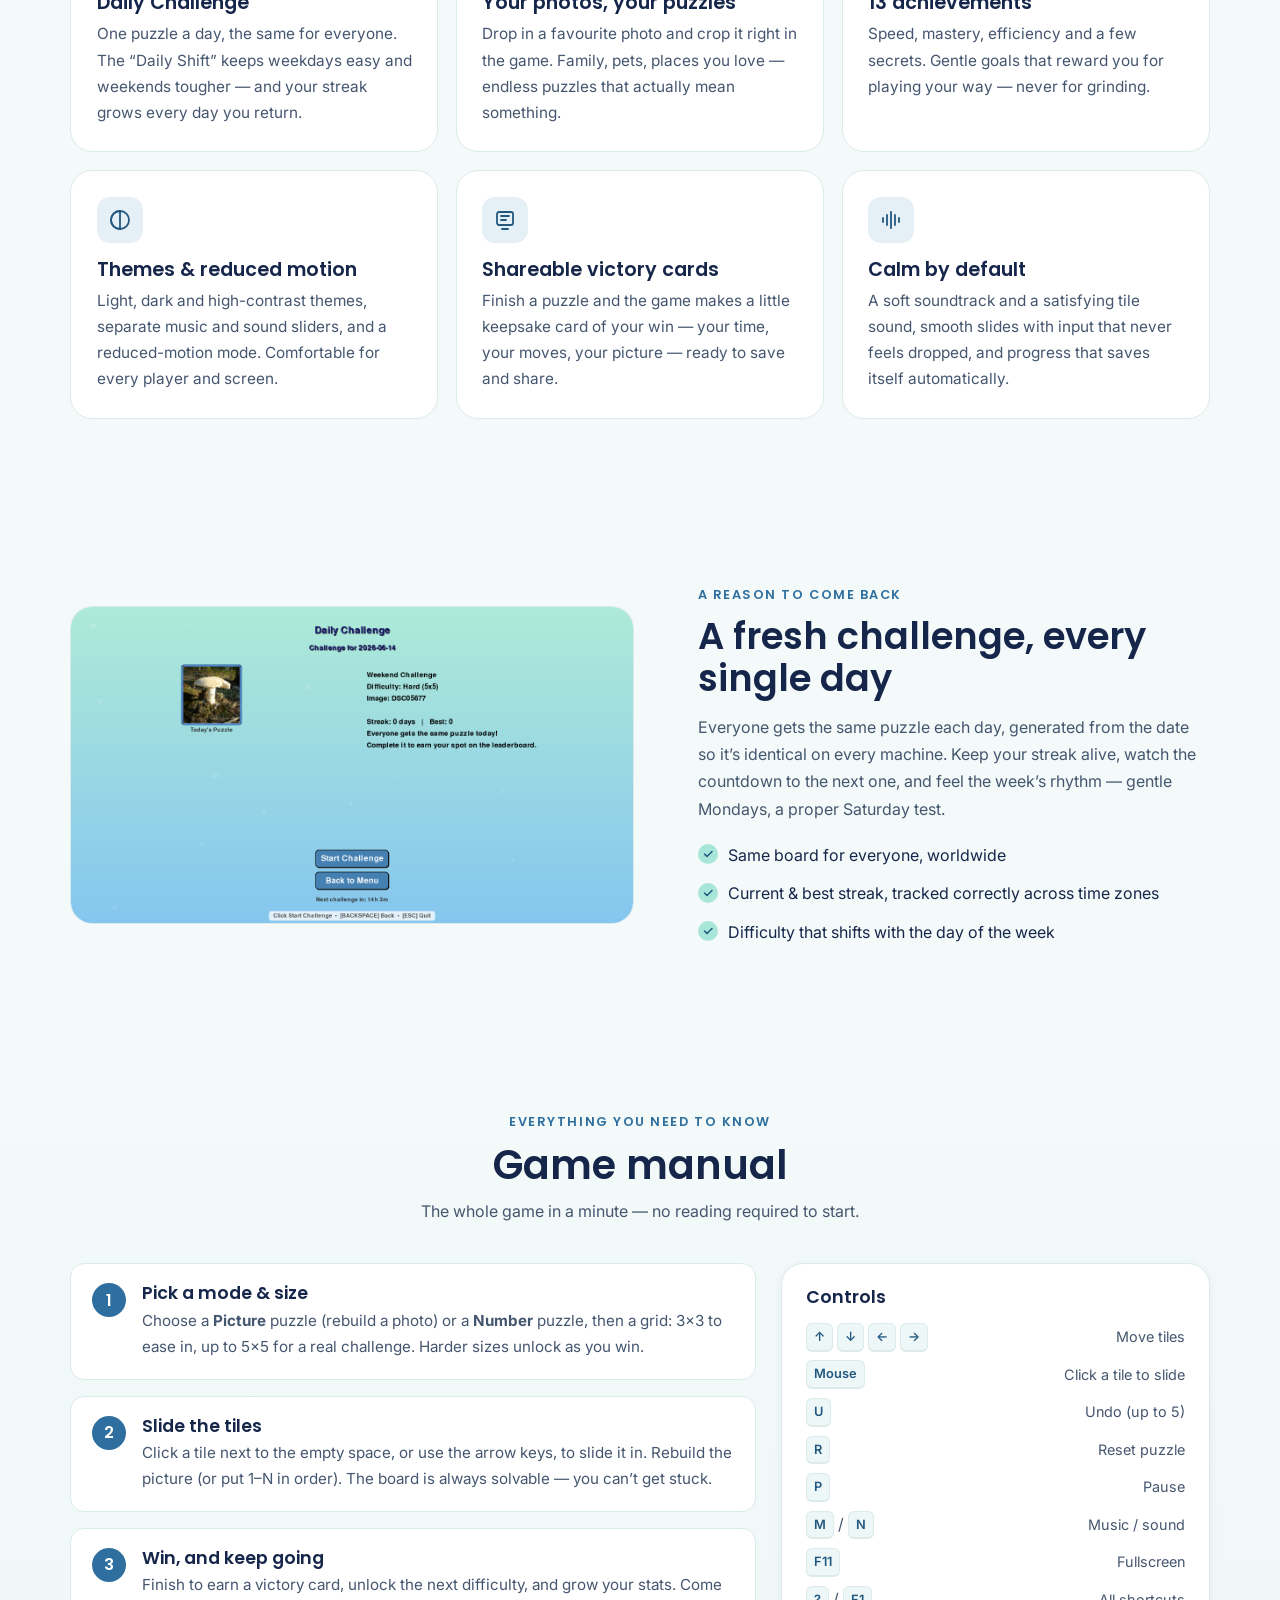
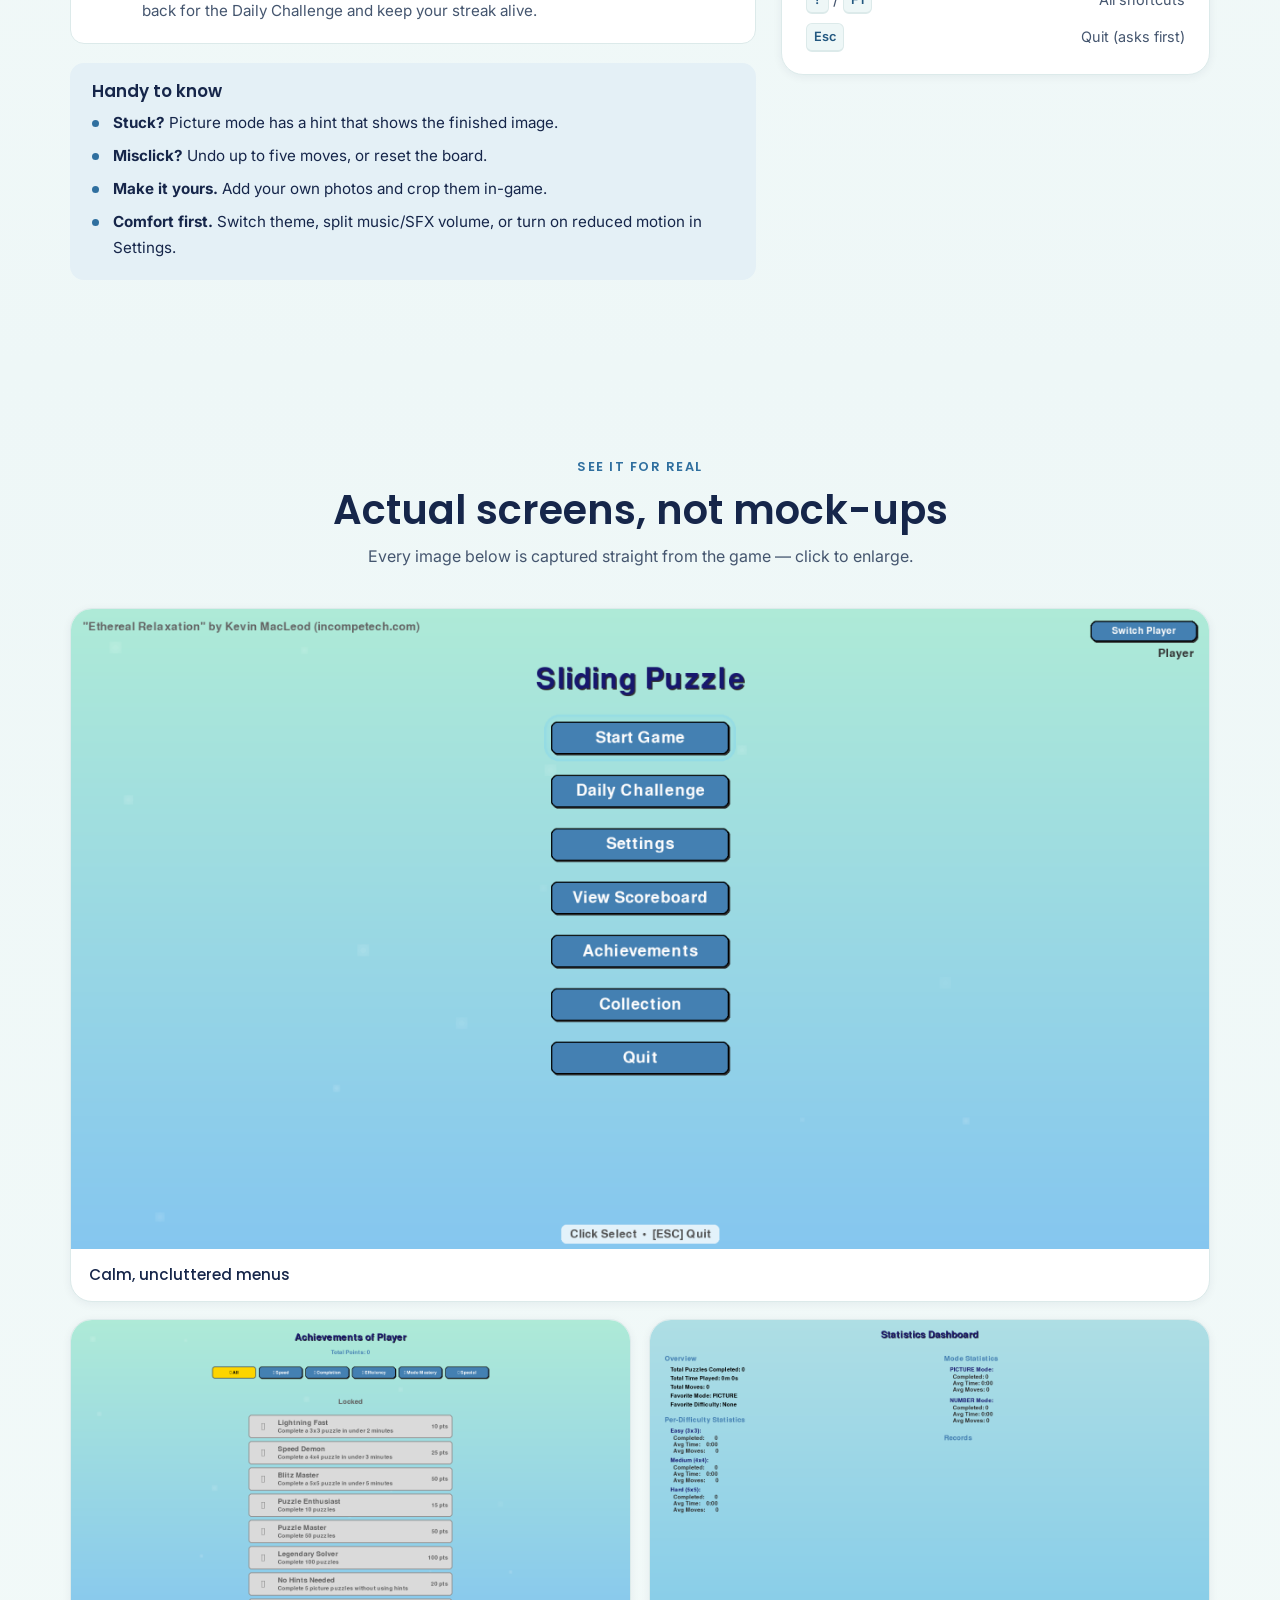
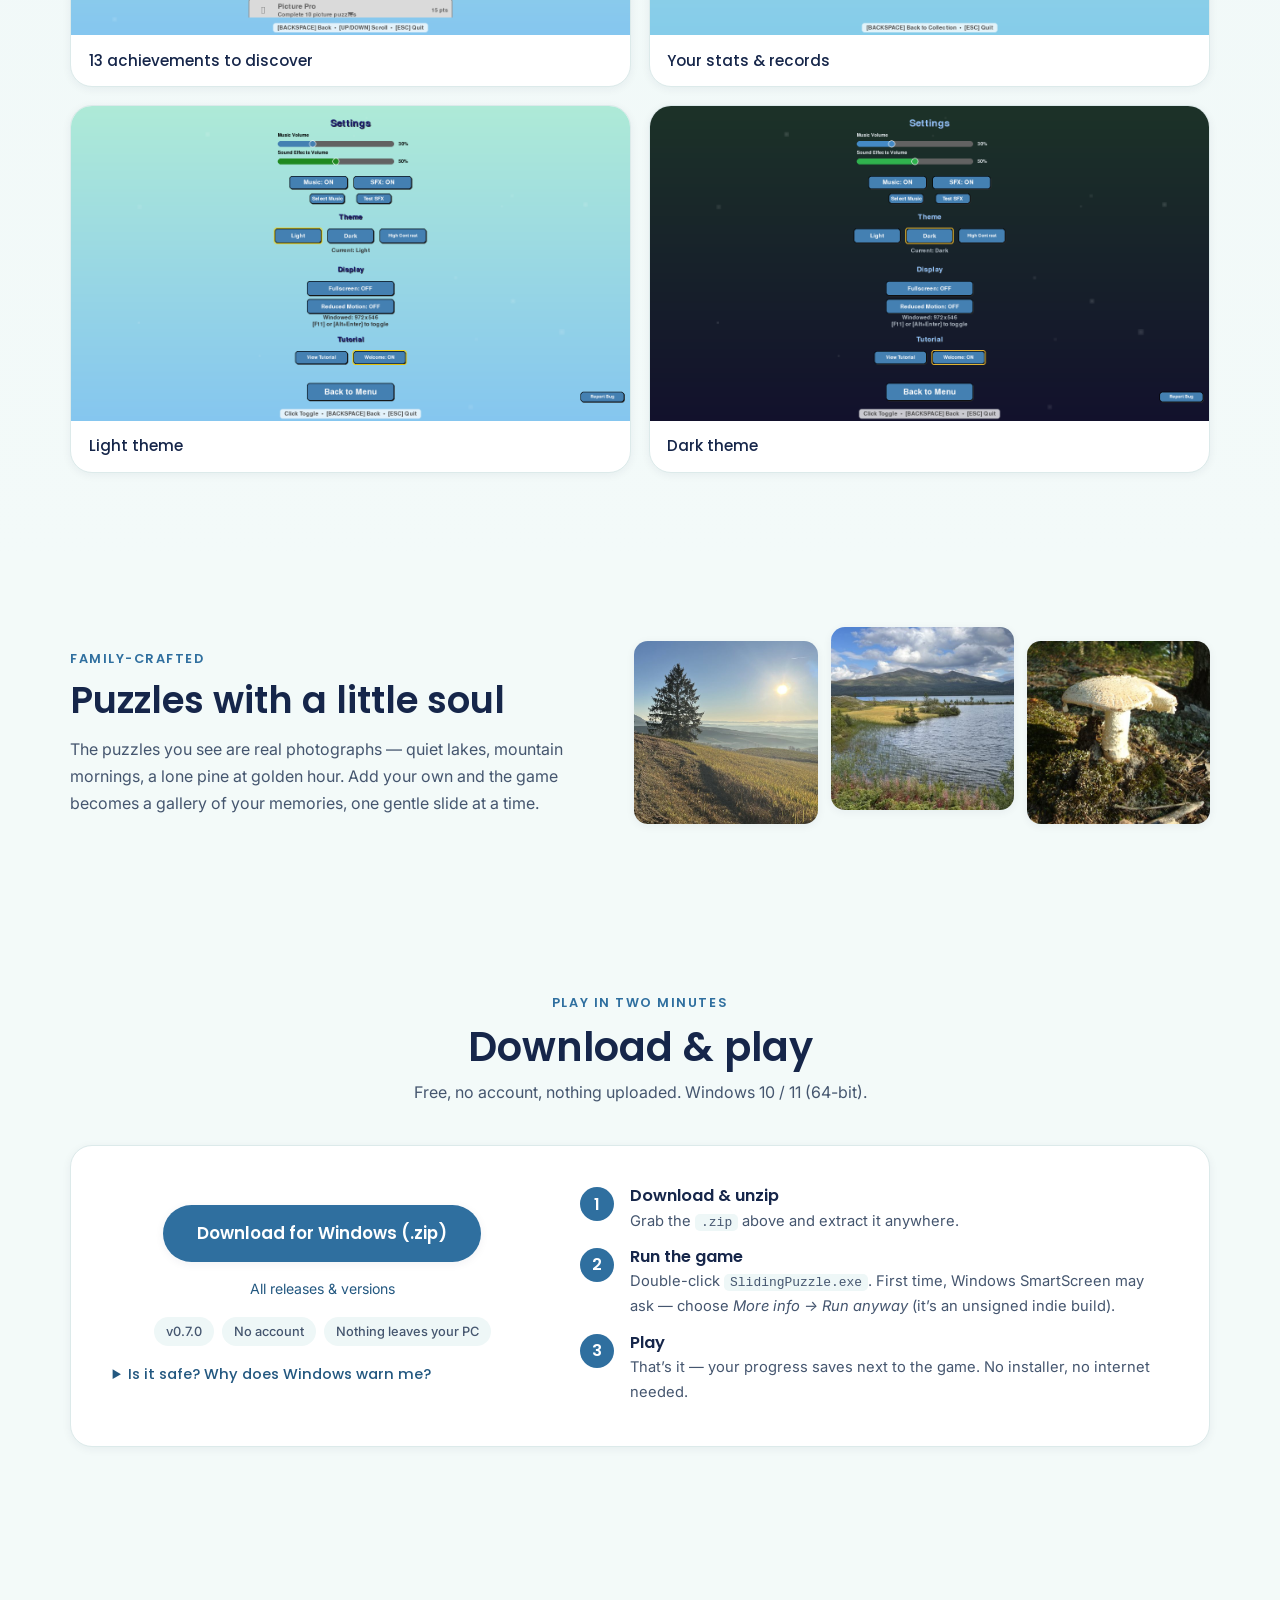
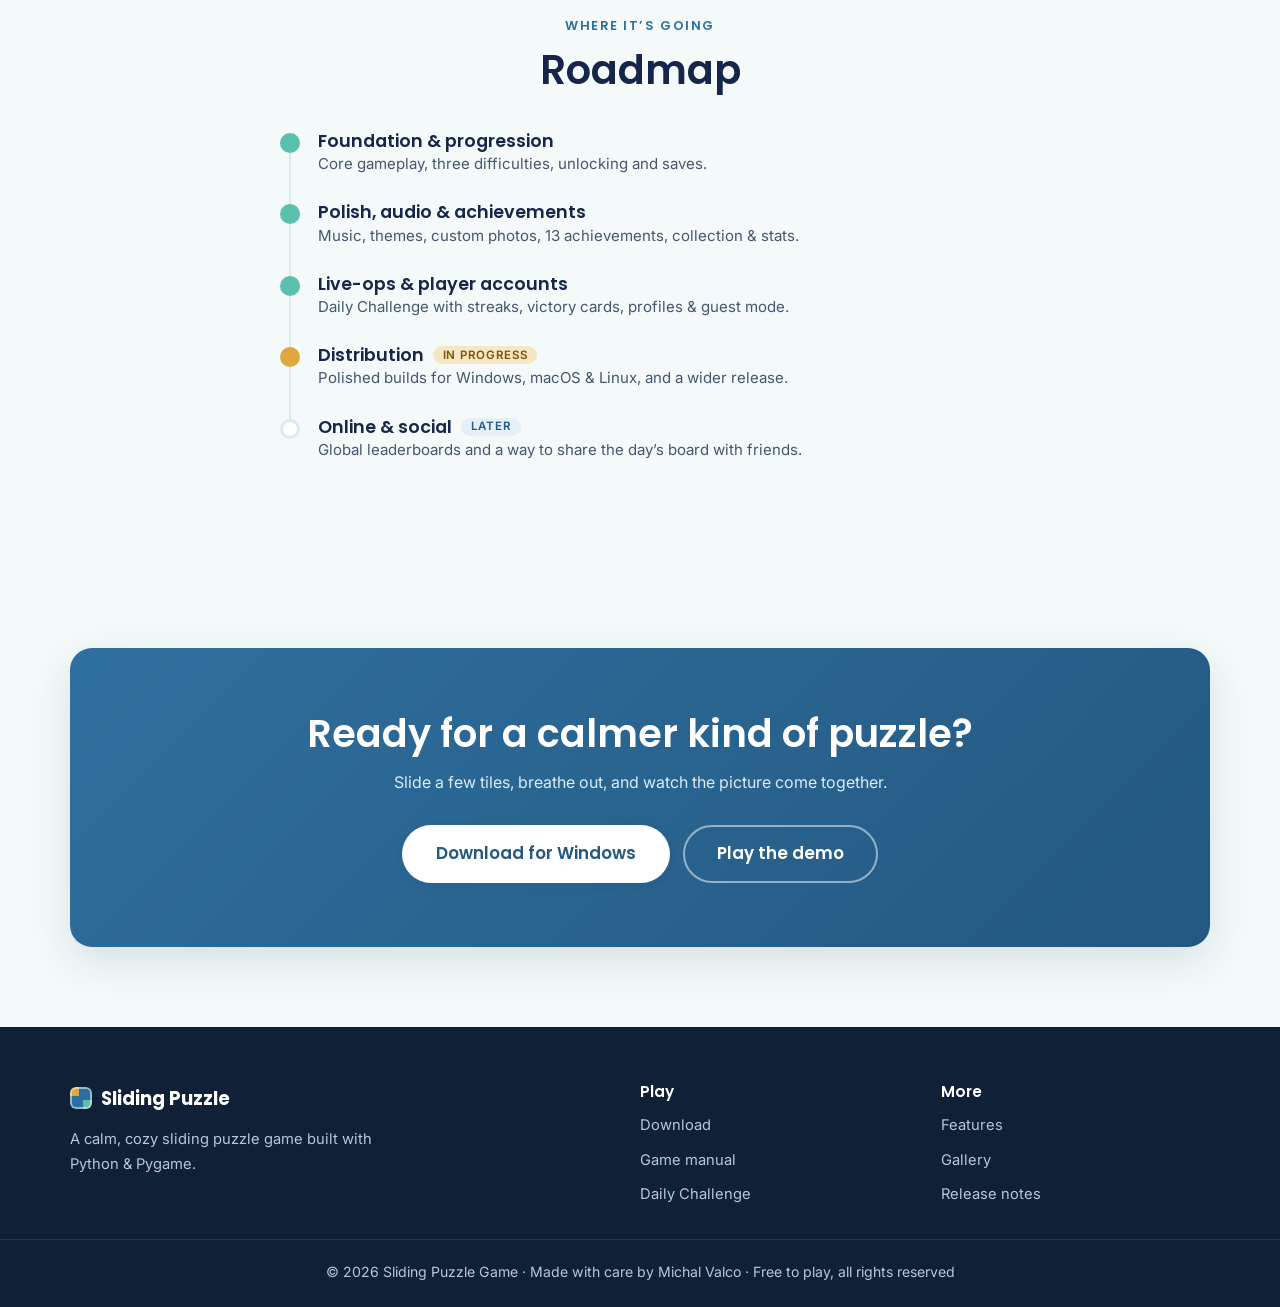
==== commit f2a00c43: "Demo enhancements: easy-first, smooth slides, win card, picker, daily, dark mode" ====
--- a/index.html
+++ b/index.html
@@ -56,17 +56,23 @@
                 <span class="nav-mark" aria-hidden="true"></span>
                 Sliding&nbsp;Puzzle
             </a>
-            <button class="nav-toggle" type="button" aria-label="Toggle menu" aria-expanded="false" aria-controls="nav-menu">
-                <span></span><span></span><span></span>
-            </button>
-            <ul class="nav-menu" id="nav-menu">
-                <li><a href="#play">Play</a></li>
-                <li><a href="#features">Features</a></li>
-                <li><a href="#daily">Daily</a></li>
-                <li><a href="#manual">Manual</a></li>
-                <li><a href="#gallery">Gallery</a></li>
-                <li><a class="btn btn-ghost-nav" href="#download">Download</a></li>
-            </ul>
+            <div class="nav-right">
+                <ul class="nav-menu" id="nav-menu">
+                    <li><a href="#play">Play</a></li>
+                    <li><a href="#features">Features</a></li>
+                    <li><a href="#daily">Daily</a></li>
+                    <li><a href="#manual">Manual</a></li>
+                    <li><a href="#gallery">Gallery</a></li>
+                    <li><a class="btn btn-ghost-nav" href="#download">Download</a></li>
+                </ul>
+                <button class="theme-toggle" id="theme-toggle" type="button" aria-label="Switch to dark theme" aria-pressed="false">
+                    <svg class="ic-sun" viewBox="0 0 24 24" aria-hidden="true"><circle cx="12" cy="12" r="4.5"/><path d="M12 2.5v2.5M12 19v2.5M2.5 12H5M19 12h2.5M5 5l1.7 1.7M17.3 17.3 19 19M19 5l-1.7 1.7M6.7 17.3 5 19" stroke-linecap="round"/></svg>
+                    <svg class="ic-moon" viewBox="0 0 24 24" aria-hidden="true"><path d="M20 14.5A8 8 0 1 1 9.5 4a6.5 6.5 0 0 0 10.5 10.5z"/></svg>
+                </button>
+                <button class="nav-toggle" type="button" aria-label="Toggle menu" aria-expanded="false" aria-controls="nav-menu">
+                    <span></span><span></span><span></span>
+                </button>
+            </div>
         </div>
     </nav>
 
@@ -98,14 +104,32 @@
                 <div class="demo-card">
                     <div class="demo-head">
                         <span class="demo-title">Try it — slide the tiles</span>
-                        <span class="demo-moves"><span id="move-count">0</span> moves</span>
+                        <span class="demo-meta"><span id="move-count">0</span> moves · <span id="demo-time">0:00</span></span>
                     </div>
-                    <div class="puzzle" id="puzzle" role="group" aria-label="Interactive 3 by 3 sliding puzzle">
-                        <!-- tiles injected by script.js -->
+                    <div class="puzzle-wrap">
+                        <div class="puzzle" id="puzzle" role="group" aria-label="Interactive 3 by 3 sliding puzzle. Click a tile or use the arrow keys to slide.">
+                            <!-- tiles injected by script.js -->
+                        </div>
+                        <div class="win-card" id="win-card" role="status" hidden>
+                            <p class="win-title">Solved!</p>
+                            <p class="win-stats" id="win-stats"></p>
+                            <div class="win-actions">
+                                <button class="btn btn-soft" id="win-again" type="button">Play again</button>
+                                <a class="btn btn-primary" href="#download">Get the full game</a>
+                            </div>
+                        </div>
+                    </div>
+                    <div class="demo-swatches" id="demo-swatches" role="group" aria-label="Choose a picture or numbers">
+                        <button class="swatch is-active" type="button" data-img="media/hero.jpg" aria-pressed="true" aria-label="Lone pine photo" style="background-image:url('media/hero.jpg')"></button>
+                        <button class="swatch" type="button" data-img="media/puzzle-3.jpg" aria-pressed="false" aria-label="Lake and mountains photo" style="background-image:url('media/puzzle-3.jpg')"></button>
+                        <button class="swatch" type="button" data-img="media/puzzle-1.jpg" aria-pressed="false" aria-label="Lake photo" style="background-image:url('media/puzzle-1.jpg')"></button>
+                        <button class="swatch" type="button" data-img="media/puzzle-2.jpg" aria-pressed="false" aria-label="Forest photo" style="background-image:url('media/puzzle-2.jpg')"></button>
+                        <button class="swatch swatch-num" type="button" data-mode="number" aria-pressed="false" aria-label="Numbers mode">123</button>
                     </div>
                     <div class="demo-controls">
                         <button class="btn btn-soft" id="shuffle-btn" type="button">Shuffle</button>
-                        <button class="btn btn-soft" id="reset-btn" type="button">Reset</button>
+                        <button class="btn btn-soft" id="reset-btn" type="button">Easy</button>
+                        <button class="btn btn-soft" id="daily-toggle" type="button" aria-pressed="false">Daily</button>
                         <span class="demo-status" id="demo-status" role="status">Move tiles into the empty space</span>
                     </div>
                 </div>
@@ -331,6 +355,15 @@
                 <div class="dl-main">
                     <a class="btn btn-primary btn-lg" href="https://github.com/michalvalco/sliding-puzzle/releases/latest/download/SlidingPuzzle-Windows.zip">Download for Windows (.zip)</a>
                     <p class="dl-note"><a href="https://github.com/michalvalco/sliding-puzzle/releases">All releases &amp; versions</a></p>
+                    <ul class="dl-trust" aria-label="What you get">
+                        <li>v0.7.0</li>
+                        <li>No account</li>
+                        <li>Nothing leaves your PC</li>
+                    </ul>
+                    <details class="dl-safe">
+                        <summary>Is it safe? Why does Windows warn me?</summary>
+                        <p>The build isn&rsquo;t code-signed (certificates are pricey for a free indie game), so Windows SmartScreen shows a blue &ldquo;unrecognized app&rdquo; notice the first time you run it. That&rsquo;s expected — click <em>More info → Run anyway</em>. There&rsquo;s no installer and no account, and nothing is uploaded: your photos and progress stay on your computer.</p>
+                    </details>
                 </div>
                 <ol class="dl-steps">
                     <li><span class="step-n">1</span><div><h3>Download &amp; unzip</h3><p>Grab the <code>.zip</code> above and extract it anywhere.</p></div></li>
--- a/styles.css
+++ b/styles.css
@@ -320,6 +320,84 @@
 .lightbox-close { position: absolute; top: 3vmin; right: 4vmin; width: 44px; height: 44px; border-radius: 50%; border: 1px solid rgba(255,255,255,.3); background: rgba(255,255,255,.12); color: #fff; font-size: 1.7rem; line-height: 1; cursor: pointer; transition: background .15s; }
 .lightbox-close:hover { background: rgba(255,255,255,.25); }
 
+/* ---------- Nav theme toggle ---------- */
+.nav-right { display: flex; align-items: center; gap: .75rem; }
+.theme-toggle { display: inline-flex; align-items: center; justify-content: center; width: 40px; height: 40px; border-radius: 50%; border: 1px solid var(--line); background: var(--surface); color: var(--ink); cursor: pointer; flex: none; transition: background .15s, border-color .15s; }
+.theme-toggle:hover { border-color: var(--teal); background: var(--brand-tint); }
+.theme-toggle svg { width: 20px; height: 20px; fill: none; stroke: currentColor; stroke-width: 1.8; }
+.theme-toggle .ic-sun { display: none; }
+[data-theme="dark"] .theme-toggle .ic-sun { display: block; }
+[data-theme="dark"] .theme-toggle .ic-moon { display: none; }
+
+/* ---------- Demo extras (timer, swatches, win card, nudge, numbers) ---------- */
+.demo-meta { font-family: var(--font-head); font-weight: 600; color: var(--brand); font-size: .9rem; }
+.puzzle-wrap { position: relative; }
+.num-tile { background-image: none !important; background: var(--brand); color: #fff; display: flex; align-items: center; justify-content: center; font-family: var(--font-head); font-weight: 600; font-size: 1.7rem; }
+.tile.nudge { animation: nudge 1.5s ease-in-out infinite; }
+@keyframes nudge { 0%, 100% { transform: scale(1); } 50% { transform: scale(.93); } }
+
+.demo-swatches { display: flex; gap: .4rem; margin: .85rem 0 .1rem; flex-wrap: wrap; }
+.swatch { width: 34px; height: 34px; border-radius: 8px; border: 2px solid var(--line); background-size: cover; background-position: center; cursor: pointer; padding: 0; transition: border-color .15s, transform .15s; }
+.swatch:hover { transform: translateY(-2px); }
+.swatch.is-active { border-color: var(--brand); }
+.swatch-num { background: var(--surface-2); color: var(--brand-strong); font-family: var(--font-head); font-weight: 600; font-size: .78rem; }
+#daily-toggle.is-active { background: var(--brand); color: #fff; border-color: var(--brand); }
+
+.win-card { position: absolute; inset: 0; display: flex; flex-direction: column; align-items: center; justify-content: center; gap: .4rem; text-align: center; padding: 1rem; border-radius: var(--radius); background: rgba(255,255,255,.93); }
+.win-card[hidden] { display: none; }
+[data-theme="dark"] .win-card { background: rgba(22,38,59,.94); }
+.win-title { font-family: var(--font-head); font-weight: 700; font-size: 1.5rem; color: var(--brand-strong); }
+.win-stats { font-size: .88rem; color: var(--ink-soft); }
+.win-actions { display: flex; gap: .5rem; flex-wrap: wrap; justify-content: center; margin-top: .4rem; }
+.win-actions .btn { padding: .5rem 1rem; font-size: .9rem; }
+
+.confetti-bit { position: absolute; top: -10px; width: 8px; height: 13px; border-radius: 2px; pointer-events: none; z-index: 3; animation: confetti-fall 1.6s ease-in forwards; }
+@keyframes confetti-fall { 0% { transform: translateY(0) rotate(0); opacity: 1; } 100% { transform: translateY(380px) rotate(560deg); opacity: 0; } }
+
+/* ---------- Download trust strip + safety note ---------- */
+.dl-trust { list-style: none; display: flex; gap: .5rem; flex-wrap: wrap; justify-content: center; margin-top: 1rem; padding: 0; }
+.dl-trust li { font-size: .8rem; font-weight: 500; color: var(--ink-soft); background: var(--surface-2); border-radius: 999px; padding: .25rem .75rem; }
+.dl-safe { margin: 1rem auto 0; text-align: left; max-width: 48ch; }
+.dl-safe summary { cursor: pointer; font-family: var(--font-head); font-weight: 500; color: var(--brand-strong); font-size: .92rem; }
+.dl-safe p { font-size: .9rem; margin-top: .5rem; color: var(--ink-soft); }
+
+/* ---------- Focus visibility (new interactive bits) ---------- */
+.zoomable:focus-visible { outline: 3px solid var(--brand-strong); outline-offset: 3px; }
+.swatch:focus-visible, .theme-toggle:focus-visible { outline: 3px solid var(--brand-strong); outline-offset: 2px; }
+.lightbox-close:focus-visible { outline: 3px solid #fff; outline-offset: 2px; }
+
+/* ---------- Dark theme (page-level, mirrors the in-game themes) ---------- */
+body { transition: background-color .3s ease, color .3s ease; }
+[data-theme="dark"] {
+    --bg:          #0f1b2a;
+    --surface:     #17273b;
+    --surface-2:   #1f3349;
+    --ink:         #e9eef7;
+    --ink-soft:    #b3c1d4;
+    --ink-faint:   #93a4ba;
+    --brand:       #4f97c8;
+    --brand-strong:#a9d3ee;
+    --brand-tint:  #1d3148;
+    --teal:        #5bbfae;
+    --teal-soft:   #2b4f5b;
+    --sky:         #7fb8dd;
+    --gold:        #e6b65a;
+    --gold-soft:   #3a3320;
+    --line:        #2b4059;
+    --shadow-sm:   0 2px 10px rgba(0, 0, 0, .35);
+    --shadow-md:   0 16px 44px rgba(0, 0, 0, .5);
+}
+[data-theme="dark"] body { color: var(--ink-soft); }
+[data-theme="dark"] .navbar { background: rgba(15, 27, 42, .85); }
+[data-theme="dark"] .hero-wash {
+    background:
+        radial-gradient(60% 70% at 85% 0%, rgba(47, 111, 159, .35), transparent 60%),
+        radial-gradient(50% 60% at 0% 100%, rgba(91, 191, 174, .18), transparent 60%),
+        linear-gradient(180deg, #122236 0%, var(--bg) 60%);
+}
+[data-theme="dark"] .btn-primary, [data-theme="dark"] .btn-primary:hover { color: #0a1422; }
+[data-theme="dark"] .cta .btn-primary { background: #fff; color: #16507f; }
+
 /* ---------- Responsive ---------- */
 @media (max-width: 880px) {
     .manual-grid, .download-card { grid-template-columns: 1fr; }
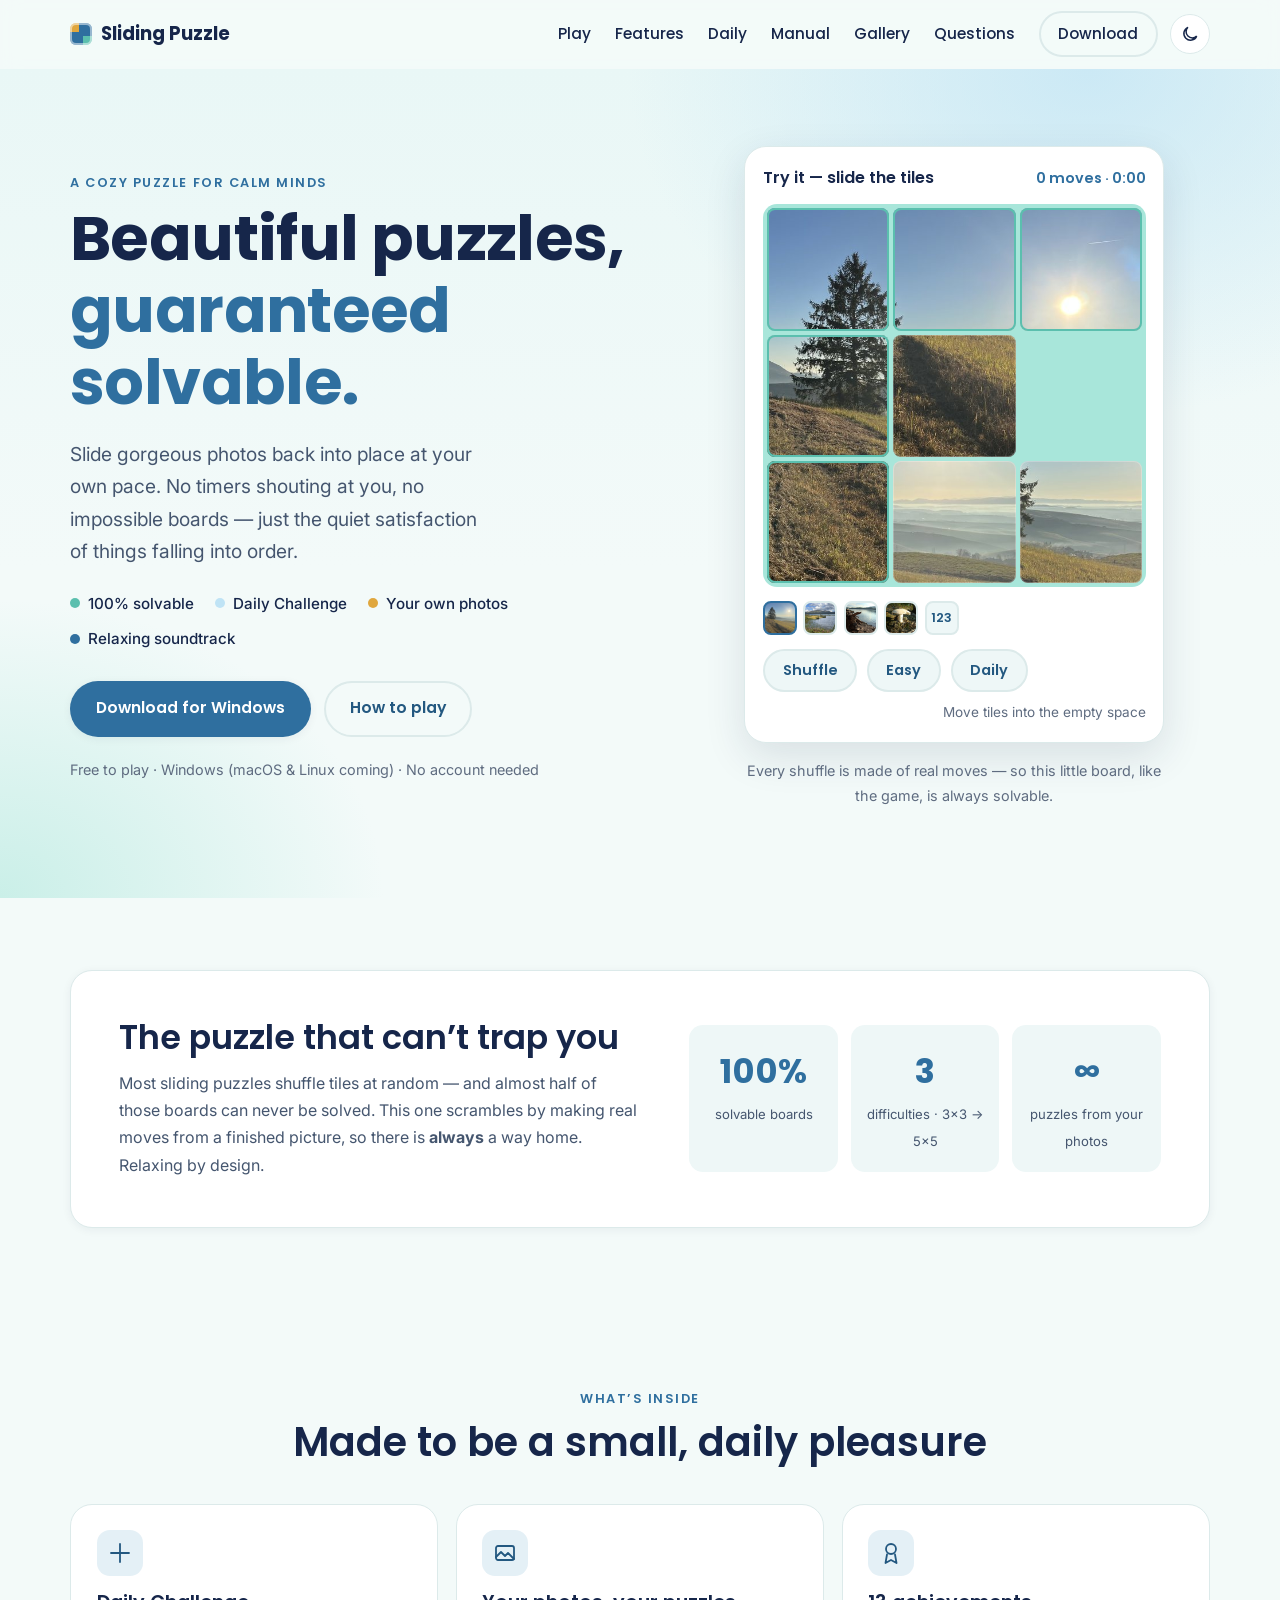
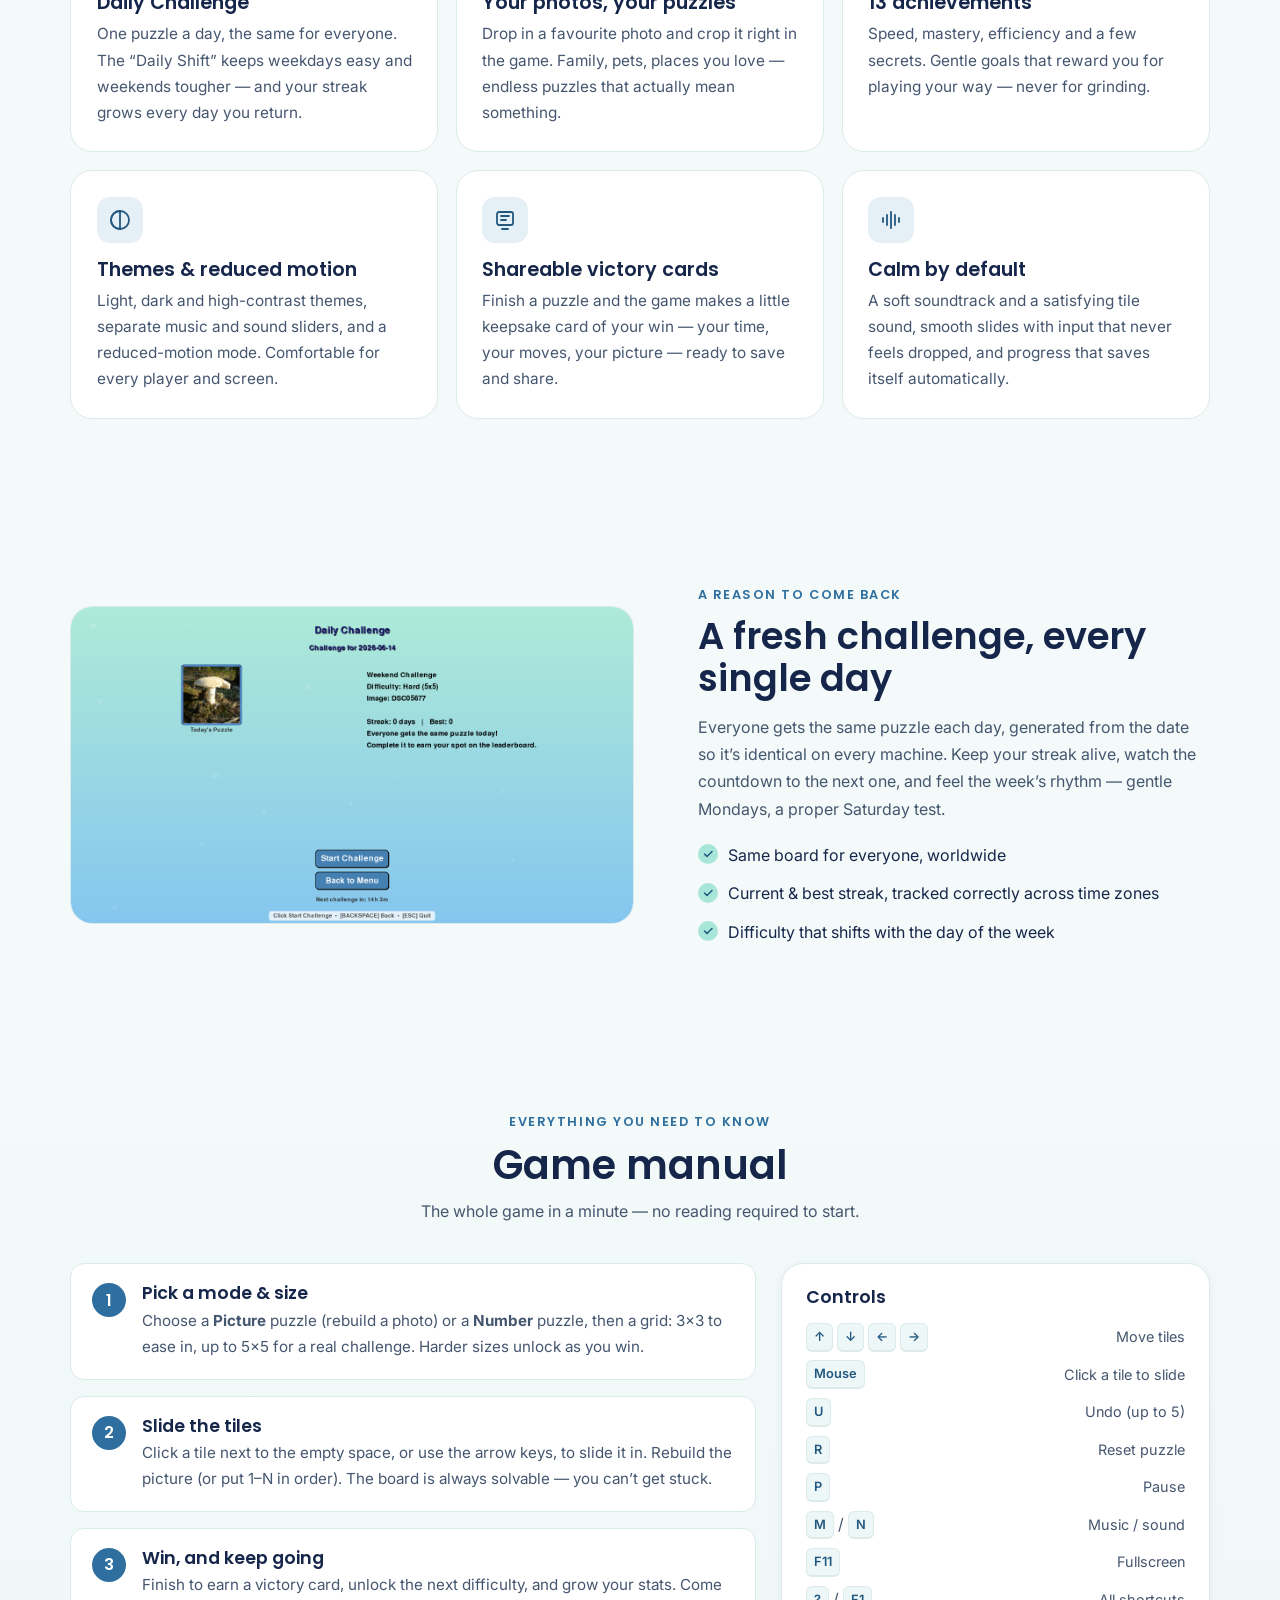
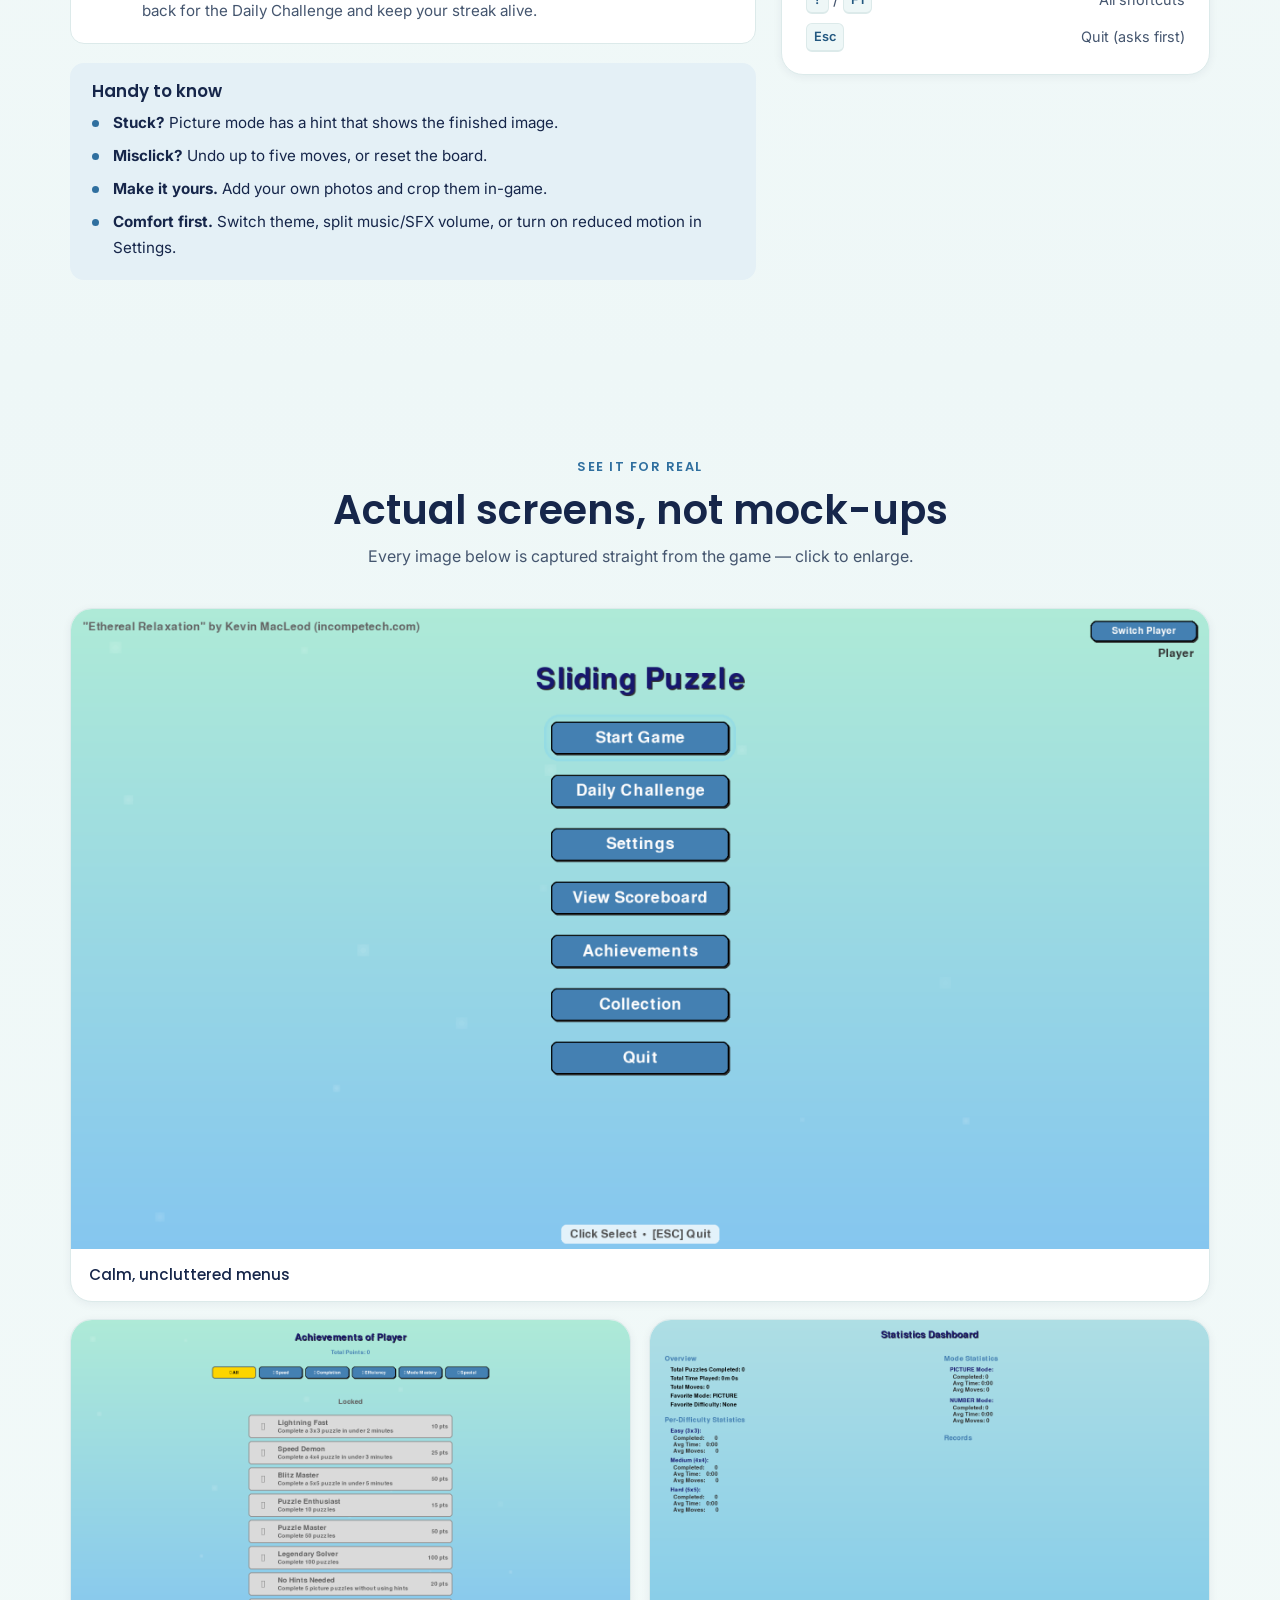
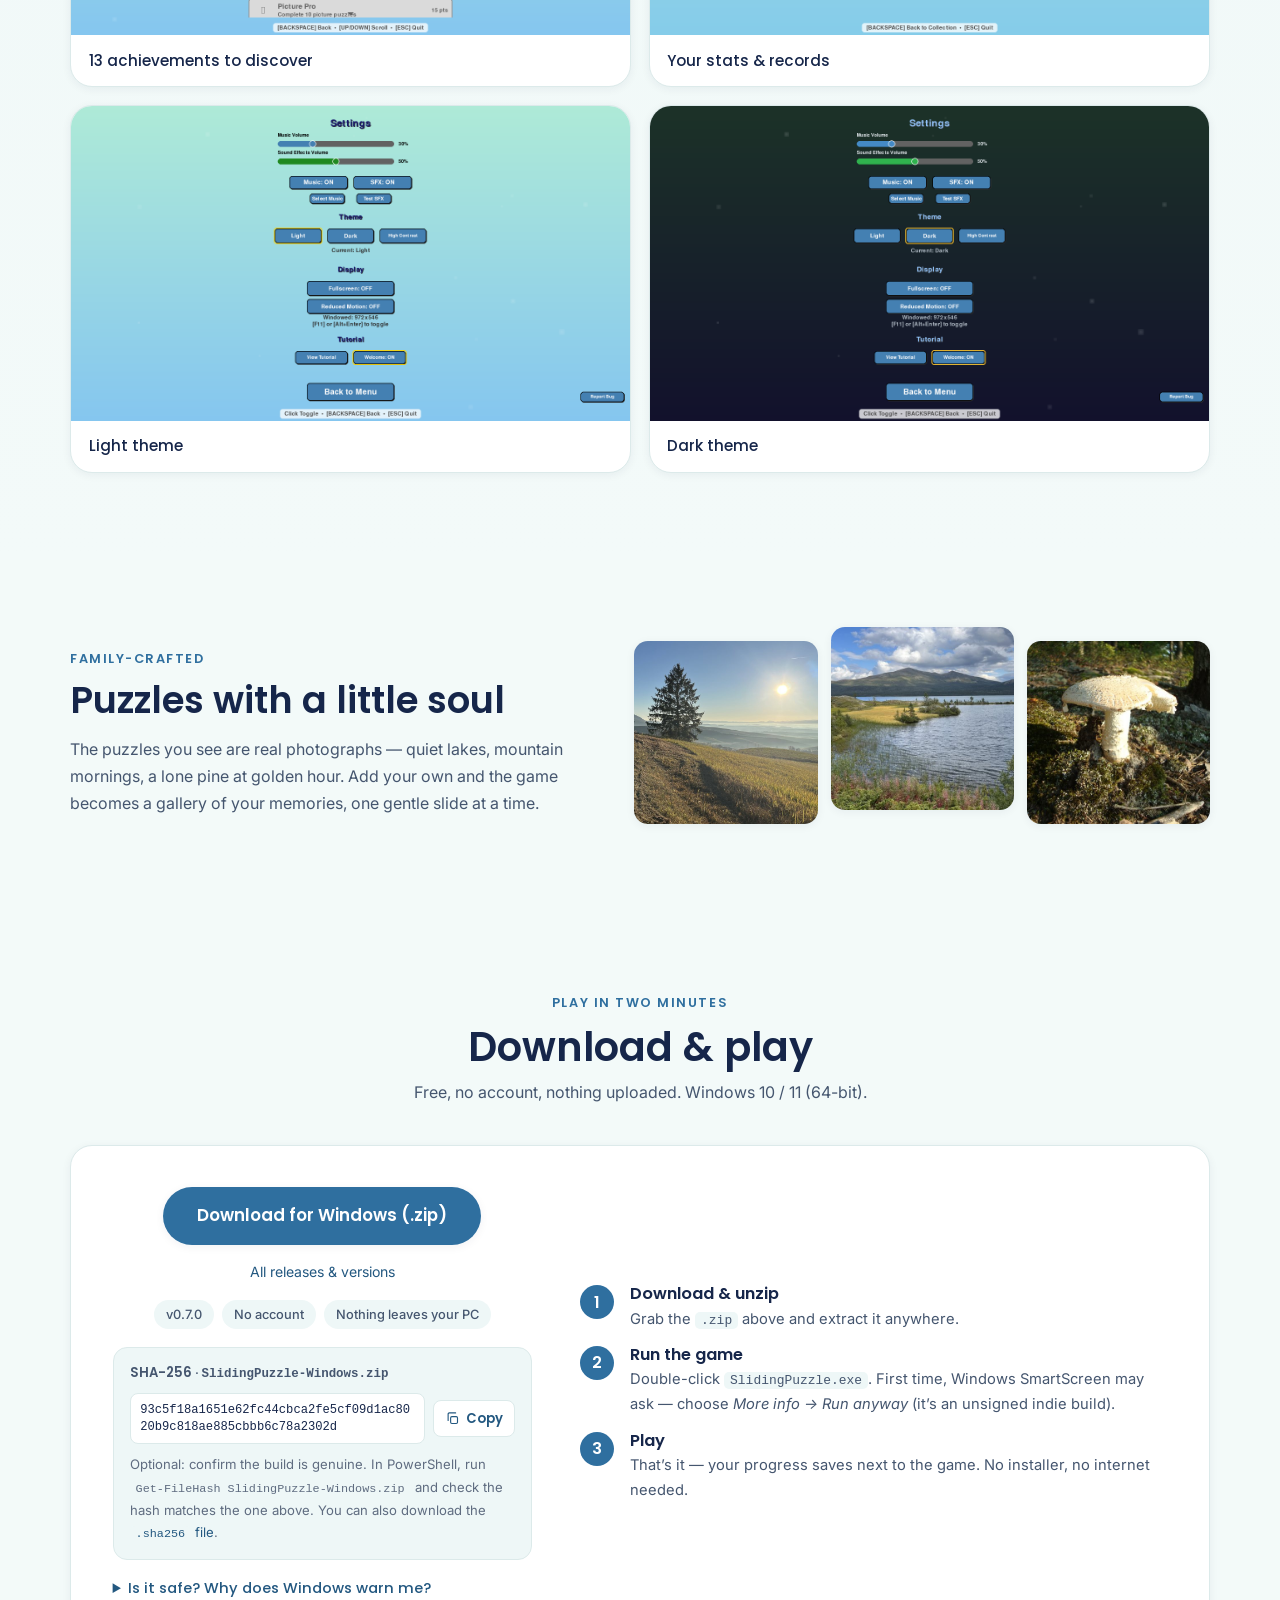
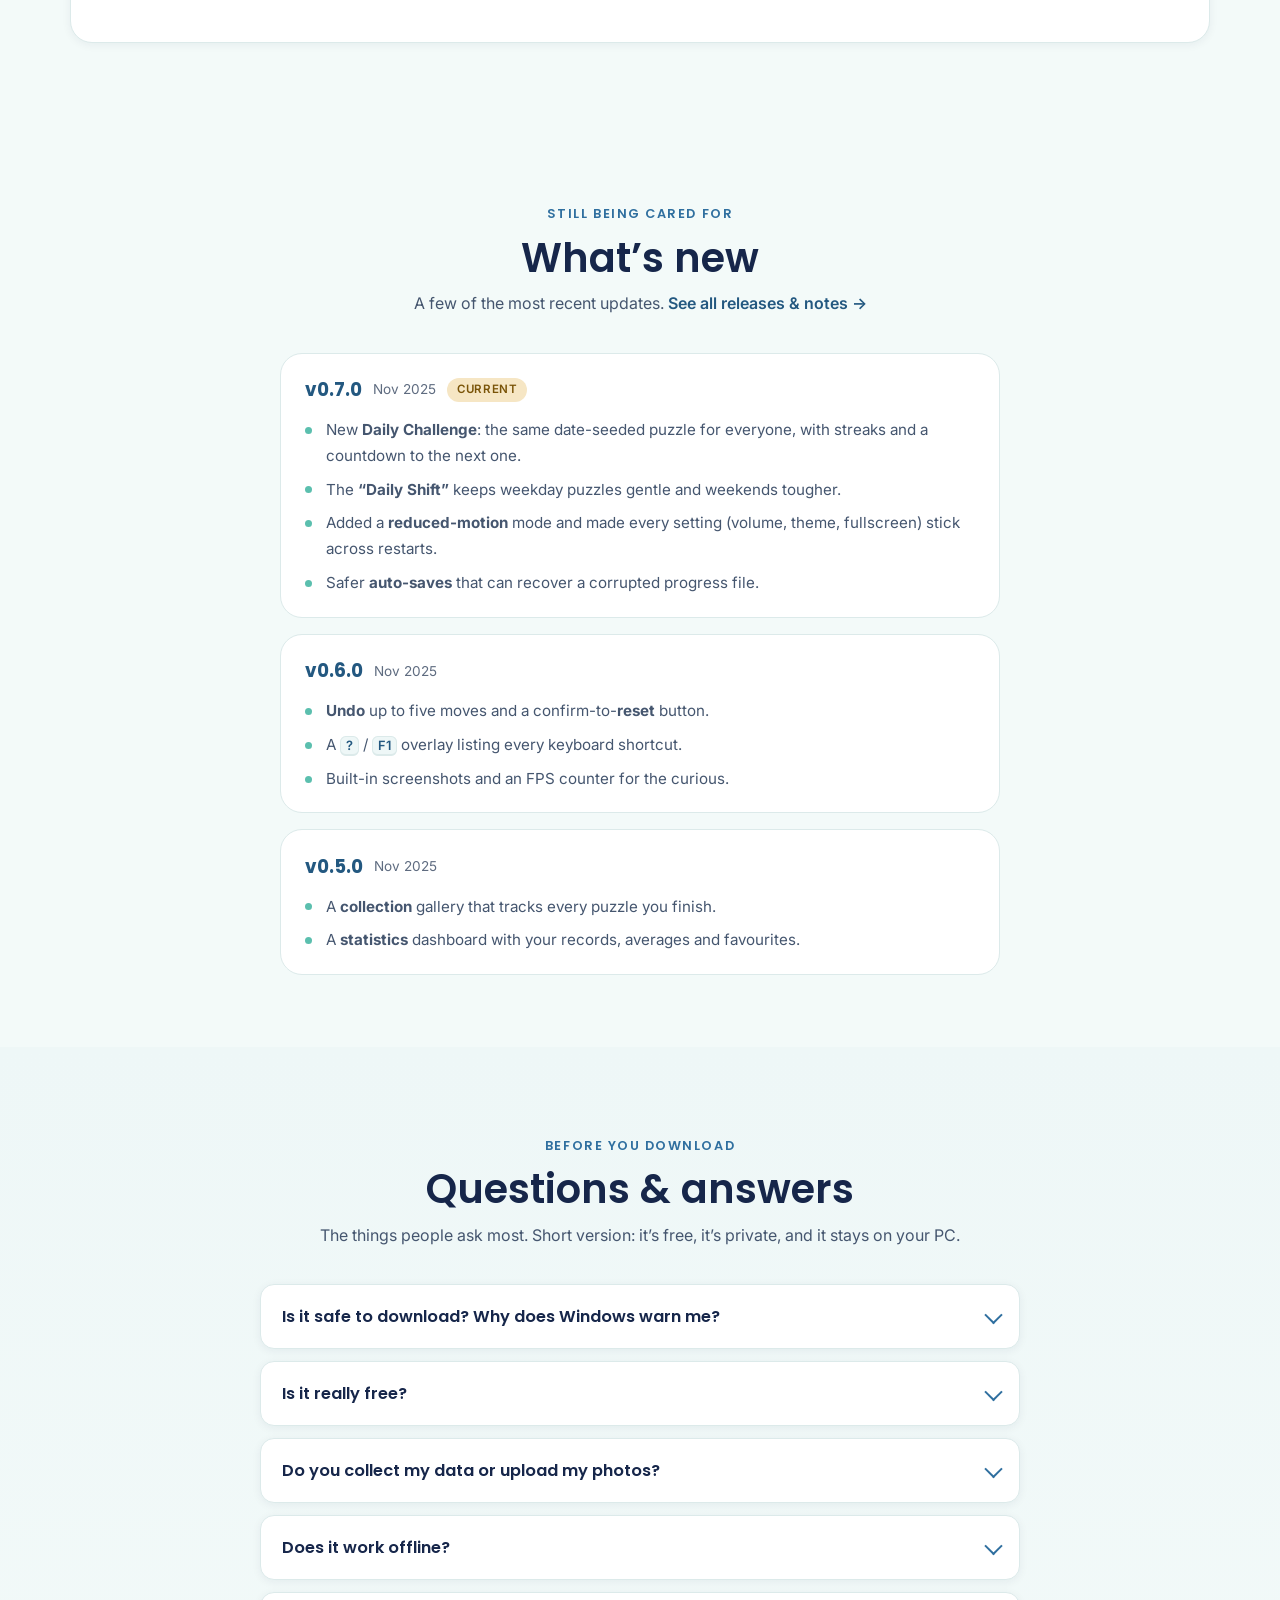
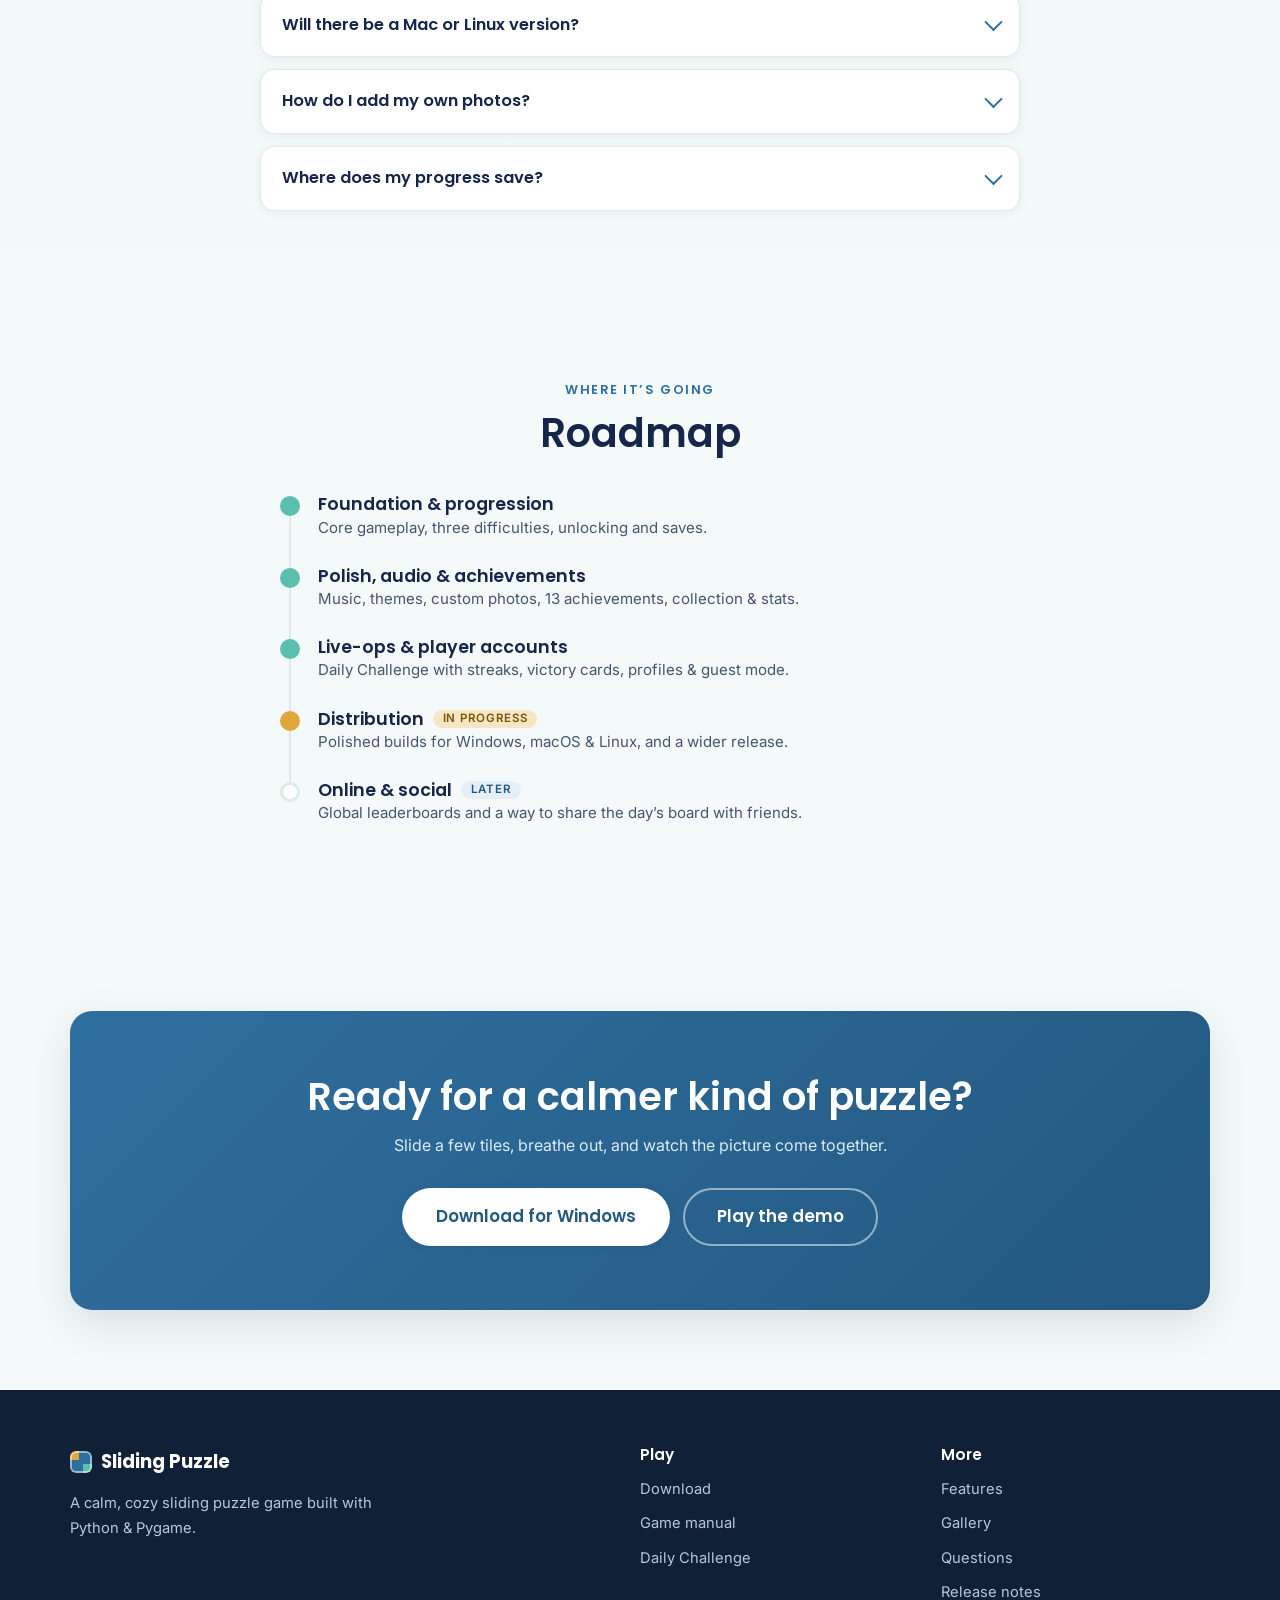
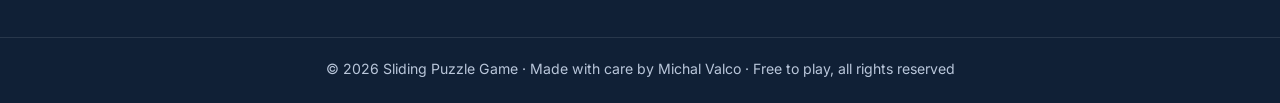
==== commit 2b216bd1: "feat: auto-deploy Action + redeployed page (FAQ, analytics, checksum) Task 9 — Auto-deploy GitHub Ac" ====
--- a/index.html
+++ b/index.html
@@ -63,6 +63,7 @@
                     <li><a href="#daily">Daily</a></li>
                     <li><a href="#manual">Manual</a></li>
                     <li><a href="#gallery">Gallery</a></li>
+                    <li><a href="#faq">Questions</a></li>
                     <li><a class="btn btn-ghost-nav" href="#download">Download</a></li>
                 </ul>
                 <button class="theme-toggle" id="theme-toggle" type="button" aria-label="Switch to dark theme" aria-pressed="false">
@@ -360,6 +361,17 @@
                         <li>No account</li>
                         <li>Nothing leaves your PC</li>
                     </ul>
+                    <div class="dl-checksum">
+                        <p class="dl-checksum-head">SHA-256 · <code>SlidingPuzzle-Windows.zip</code></p>
+                        <div class="dl-checksum-row">
+                            <code id="dl-sha" class="dl-sha">93c5f18a1651e62fc44cbca2fe5cf09d1ac8020b9c818ae885cbbb6c78a2302d</code>
+                            <button class="copy-btn" id="copy-sha" type="button" data-copy-target="dl-sha" aria-label="Copy SHA-256 checksum">
+                                <svg viewBox="0 0 24 24" aria-hidden="true" focusable="false"><rect x="9" y="9" width="11" height="11" rx="2"/><path d="M5 15V5a2 2 0 0 1 2-2h10" stroke-linecap="round"/></svg>
+                                <span class="copy-label">Copy</span>
+                            </button>
+                        </div>
+                        <p class="dl-checksum-note">Optional: confirm the build is genuine. In PowerShell, run <code>Get-FileHash SlidingPuzzle-Windows.zip</code> and check the hash matches the one above. You can also download the <a href="SlidingPuzzle-Windows.zip.sha256"><code>.sha256</code> file</a>.</p>
+                    </div>
                     <details class="dl-safe">
                         <summary>Is it safe? Why does Windows warn me?</summary>
                         <p>The build isn&rsquo;t code-signed (certificates are pricey for a free indie game), so Windows SmartScreen shows a blue &ldquo;unrecognized app&rdquo; notice the first time you run it. That&rsquo;s expected — click <em>More info → Run anyway</em>. There&rsquo;s no installer and no account, and nothing is uploaded: your photos and progress stay on your computer.</p>
@@ -374,8 +386,108 @@
         </div>
     </section>
 
+    <!-- What's new -->
+    <section class="whatsnew" id="whatsnew">
+        <div class="container">
+            <p class="eyebrow center">Still being cared for</p>
+            <h2 class="section-title">What&rsquo;s new</h2>
+            <p class="section-sub">A few of the most recent updates. <a href="https://github.com/michalvalco/sliding-puzzle/releases">See all releases &amp; notes&nbsp;&rarr;</a></p>
+
+            <ol class="changelog">
+                <li class="release">
+                    <div class="rel-head">
+                        <a class="rel-ver" href="https://github.com/michalvalco/sliding-puzzle/releases/tag/v0.7.0">v0.7.0</a>
+                        <span class="rel-date">Nov 2025</span>
+                        <span class="pill">current</span>
+                    </div>
+                    <ul class="rel-notes">
+                        <li>New <strong>Daily Challenge</strong>: the same date-seeded puzzle for everyone, with streaks and a countdown to the next one.</li>
+                        <li>The <strong>&ldquo;Daily Shift&rdquo;</strong> keeps weekday puzzles gentle and weekends tougher.</li>
+                        <li>Added a <strong>reduced-motion</strong> mode and made every setting (volume, theme, fullscreen) stick across restarts.</li>
+                        <li>Safer <strong>auto-saves</strong> that can recover a corrupted progress file.</li>
+                    </ul>
+                </li>
+                <li class="release">
+                    <div class="rel-head">
+                        <a class="rel-ver" href="https://github.com/michalvalco/sliding-puzzle/releases">v0.6.0</a>
+                        <span class="rel-date">Nov 2025</span>
+                    </div>
+                    <ul class="rel-notes">
+                        <li><strong>Undo</strong> up to five moves and a confirm-to-<strong>reset</strong> button.</li>
+                        <li>A <kbd>?</kbd> / <kbd>F1</kbd> overlay listing every keyboard shortcut.</li>
+                        <li>Built-in screenshots and an FPS counter for the curious.</li>
+                    </ul>
+                </li>
+                <li class="release">
+                    <div class="rel-head">
+                        <a class="rel-ver" href="https://github.com/michalvalco/sliding-puzzle/releases">v0.5.0</a>
+                        <span class="rel-date">Nov 2025</span>
+                    </div>
+                    <ul class="rel-notes">
+                        <li>A <strong>collection</strong> gallery that tracks every puzzle you finish.</li>
+                        <li>A <strong>statistics</strong> dashboard with your records, averages and favourites.</li>
+                    </ul>
+                </li>
+            </ol>
+        </div>
+    </section>
+
+    <!-- FAQ -->
+    <section class="faq" id="faq">
+        <div class="container">
+            <p class="eyebrow center">Before you download</p>
+            <h2 class="section-title">Questions &amp; answers</h2>
+            <p class="section-sub">The things people ask most. Short version: it&rsquo;s free, it&rsquo;s private, and it stays on your PC.</p>
+
+            <div class="faq-list">
+                <details class="faq-item">
+                    <summary>Is it safe to download? Why does Windows warn me?</summary>
+                    <div class="faq-body">
+                        <p>Yes. The build just isn&rsquo;t code-signed &mdash; signing certificates are expensive for a free indie game &mdash; so the first time you run it Windows SmartScreen shows a blue &ldquo;Windows protected your PC&rdquo; notice for an unrecognized app. That&rsquo;s expected: click <em>More info&nbsp;&rarr;&nbsp;Run anyway</em>. There&rsquo;s no installer and nothing is uploaded. If you&rsquo;d like extra reassurance, the <a href="#download">download card</a> shows the file&rsquo;s SHA-256 so you can verify it&rsquo;s the genuine build.</p>
+                    </div>
+                </details>
+                <details class="faq-item">
+                    <summary>Is it really free?</summary>
+                    <div class="faq-body">
+                        <p>Yes &mdash; free to download and free to play, with no ads, no in-app purchases and no account. The game is proprietary (all rights reserved), but it costs you nothing to enjoy it.</p>
+                    </div>
+                </details>
+                <details class="faq-item">
+                    <summary>Do you collect my data or upload my photos?</summary>
+                    <div class="faq-body">
+                        <p>No. The game runs entirely on your computer. Your progress, settings, any photos you add and your stats are saved in files next to the game &mdash; nothing is sent anywhere and there&rsquo;s no sign-in. This website uses a privacy-friendly, cookieless analytics counter &mdash; it records anonymous page views plus a few aggregate clicks (like the download button), honours Do&nbsp;Not&nbsp;Track and never identifies you. The game itself collects nothing.</p>
+                    </div>
+                </details>
+                <details class="faq-item">
+                    <summary>Does it work offline?</summary>
+                    <div class="faq-body">
+                        <p>Completely. Once you&rsquo;ve unzipped it, no internet is needed &mdash; play on a plane, a train or a cabin in the woods. The only thing that needs a connection is checking back here for a new version.</p>
+                    </div>
+                </details>
+                <details class="faq-item">
+                    <summary>Will there be a Mac or Linux version?</summary>
+                    <div class="faq-body">
+                        <p>That&rsquo;s the plan &mdash; macOS and Linux builds are on the <a href="#roadmap">roadmap</a> for the current Distribution phase. To hear about them first, <a href="https://github.com/michalvalco/sliding-puzzle">watch the public repository</a> on GitHub and you&rsquo;ll see new releases as they land.</p>
+                    </div>
+                </details>
+                <details class="faq-item">
+                    <summary>How do I add my own photos?</summary>
+                    <div class="faq-body">
+                        <p>In the game, choose a Picture puzzle and pick <em>Add your own photo</em>. You can crop it right there so it fits the board, then play it at any difficulty. Family, pets, a favourite view &mdash; they all become puzzles, and they never leave your computer.</p>
+                    </div>
+                </details>
+                <details class="faq-item">
+                    <summary>Where does my progress save?</summary>
+                    <div class="faq-body">
+                        <p>Automatically, in a <code>data</code> folder beside the game &mdash; your unlocked levels, best times, achievements, streaks and settings. Writes are atomic and back themselves up, so a crash mid-save won&rsquo;t lose your progress. Keep that folder if you move the game to a new PC.</p>
+                    </div>
+                </details>
+            </div>
+        </div>
+    </section>
+
     <!-- Roadmap -->
-    <section class="roadmap">
+    <section class="roadmap" id="roadmap">
         <div class="container">
             <p class="eyebrow center">Where it&rsquo;s going</p>
             <h2 class="section-title">Roadmap</h2>
@@ -421,6 +533,7 @@
                 <ul>
                     <li><a href="#features">Features</a></li>
                     <li><a href="#gallery">Gallery</a></li>
+                    <li><a href="#faq">Questions</a></li>
                     <li><a href="https://github.com/michalvalco/sliding-puzzle/releases">Release notes</a></li>
                 </ul>
             </div>
--- a/styles.css
+++ b/styles.css
@@ -361,10 +361,58 @@
 .dl-safe summary { cursor: pointer; font-family: var(--font-head); font-weight: 500; color: var(--brand-strong); font-size: .92rem; }
 .dl-safe p { font-size: .9rem; margin-top: .5rem; color: var(--ink-soft); }
 
+/* ---------- Download checksum (SHA-256) ---------- */
+.dl-checksum { margin: 1.1rem auto 0; text-align: left; max-width: 48ch; background: var(--surface-2); border: 1px solid var(--line); border-radius: var(--radius); padding: .9rem 1rem; }
+.dl-checksum-head { font-family: var(--font-head); font-weight: 600; font-size: .82rem; color: var(--ink-soft); margin: 0 0 .5rem; }
+.dl-checksum-head code { background: none; padding: 0; font-size: .95em; }
+.dl-checksum-row { display: flex; align-items: center; gap: .5rem; }
+.dl-checksum .dl-sha { flex: 1 1 auto; min-width: 0; font-family: ui-monospace, Menlo, Consolas, monospace; font-size: .76rem; line-height: 1.4; word-break: break-all; background: var(--surface); border: 1px solid var(--line); border-radius: 8px; padding: .45rem .6rem; color: var(--ink); }
+.copy-btn { flex: none; display: inline-flex; align-items: center; gap: .35rem; font-family: var(--font-head); font-weight: 600; font-size: .82rem; color: var(--brand-strong); background: var(--surface); border: 1px solid var(--line); border-radius: 8px; padding: .45rem .7rem; cursor: pointer; transition: background .15s, border-color .15s, color .15s; }
+.copy-btn:hover { background: var(--brand-tint); border-color: var(--teal); }
+.copy-btn svg { width: 15px; height: 15px; fill: none; stroke: currentColor; stroke-width: 1.8; }
+.copy-btn.copied { color: #1c7a52; border-color: var(--teal); background: var(--brand-tint); }
+.dl-checksum-note { font-size: .82rem; margin-top: .6rem; color: var(--ink-faint); }
+.dl-checksum-note code { font-size: .9em; }
+
+/* ---------- What's new (changelog) ---------- */
+.whatsnew { padding: clamp(2.5rem, 6vw, 4.5rem) 0; }
+.whatsnew .section-sub a { font-weight: 600; }
+.changelog { list-style: none; max-width: 720px; margin: 2.2rem auto 0; display: grid; gap: 1rem; }
+.changelog .release { background: var(--surface); border: 1px solid var(--line); border-radius: var(--radius-lg); padding: 1.3rem 1.5rem; transition: transform .18s ease, box-shadow .18s ease, border-color .18s ease; }
+.changelog .release:hover { transform: translateY(-3px); box-shadow: var(--shadow-md); border-color: var(--teal-soft); }
+.rel-head { display: flex; align-items: center; gap: .7rem; margin-bottom: .7rem; flex-wrap: wrap; }
+.rel-ver { font-family: var(--font-head); font-weight: 700; font-size: 1.15rem; color: var(--brand-strong); }
+.rel-date { font-size: .85rem; color: var(--ink-faint); }
+.rel-notes { list-style: none; display: grid; gap: .5rem; margin: 0; }
+.rel-notes li { position: relative; padding-left: 1.3rem; font-size: .95rem; color: var(--ink-soft); }
+.rel-notes li::before { content: ""; position: absolute; left: 0; top: .62rem; width: 7px; height: 7px; border-radius: 50%; background: var(--teal); }
+.rel-notes kbd { padding: 1px 5px; min-width: 0; }
+
+/* ---------- FAQ ---------- */
+.faq { padding: clamp(3rem, 7vw, 5.5rem) 0; background: linear-gradient(180deg, var(--surface-2), var(--bg)); }
+.faq-list { max-width: 760px; margin: 2.2rem auto 0; display: grid; gap: .75rem; }
+.faq-item { background: var(--surface); border: 1px solid var(--line); border-radius: var(--radius); box-shadow: var(--shadow-sm); overflow: hidden; }
+.faq-item summary {
+    cursor: pointer; list-style: none; padding: 1.1rem 1.3rem; padding-right: 3rem; position: relative;
+    font-family: var(--font-head); font-weight: 600; color: var(--ink); font-size: 1.02rem;
+}
+.faq-item summary::-webkit-details-marker { display: none; }
+.faq-item summary::after {
+    content: ""; position: absolute; right: 1.2rem; top: 50%; width: 11px; height: 11px;
+    border-right: 2.5px solid var(--brand); border-bottom: 2.5px solid var(--brand);
+    transform: translateY(-65%) rotate(45deg); transition: transform .2s ease;
+}
+.faq-item[open] summary::after { transform: translateY(-35%) rotate(225deg); }
+.faq-item summary:hover { color: var(--brand-strong); }
+.faq-body { padding: 0 1.3rem 1.2rem; }
+.faq-body p { font-size: .96rem; color: var(--ink-soft); margin: 0; }
+.faq-body code { font-family: ui-monospace, Menlo, Consolas, monospace; background: var(--surface-2); padding: 1px 6px; border-radius: 5px; font-size: .88em; }
+
 /* ---------- Focus visibility (new interactive bits) ---------- */
 .zoomable:focus-visible { outline: 3px solid var(--brand-strong); outline-offset: 3px; }
 .swatch:focus-visible, .theme-toggle:focus-visible { outline: 3px solid var(--brand-strong); outline-offset: 2px; }
 .lightbox-close:focus-visible { outline: 3px solid #fff; outline-offset: 2px; }
+.faq-item summary:focus-visible { outline: 3px solid var(--brand-strong); outline-offset: -3px; border-radius: var(--radius); }
 
 /* ---------- Dark theme (page-level, mirrors the in-game themes) ---------- */
 body { transition: background-color .3s ease, color .3s ease; }
@@ -397,6 +445,8 @@
 }
 [data-theme="dark"] .btn-primary, [data-theme="dark"] .btn-primary:hover { color: #0a1422; }
 [data-theme="dark"] .cta .btn-primary { background: #fff; color: #16507f; }
+/* Lighter success green so the "copied" label clears WCAG AA on the dark tint. */
+[data-theme="dark"] .copy-btn.copied { color: #5bd29a; }
 
 /* ---------- Responsive ---------- */
 @media (max-width: 880px) {
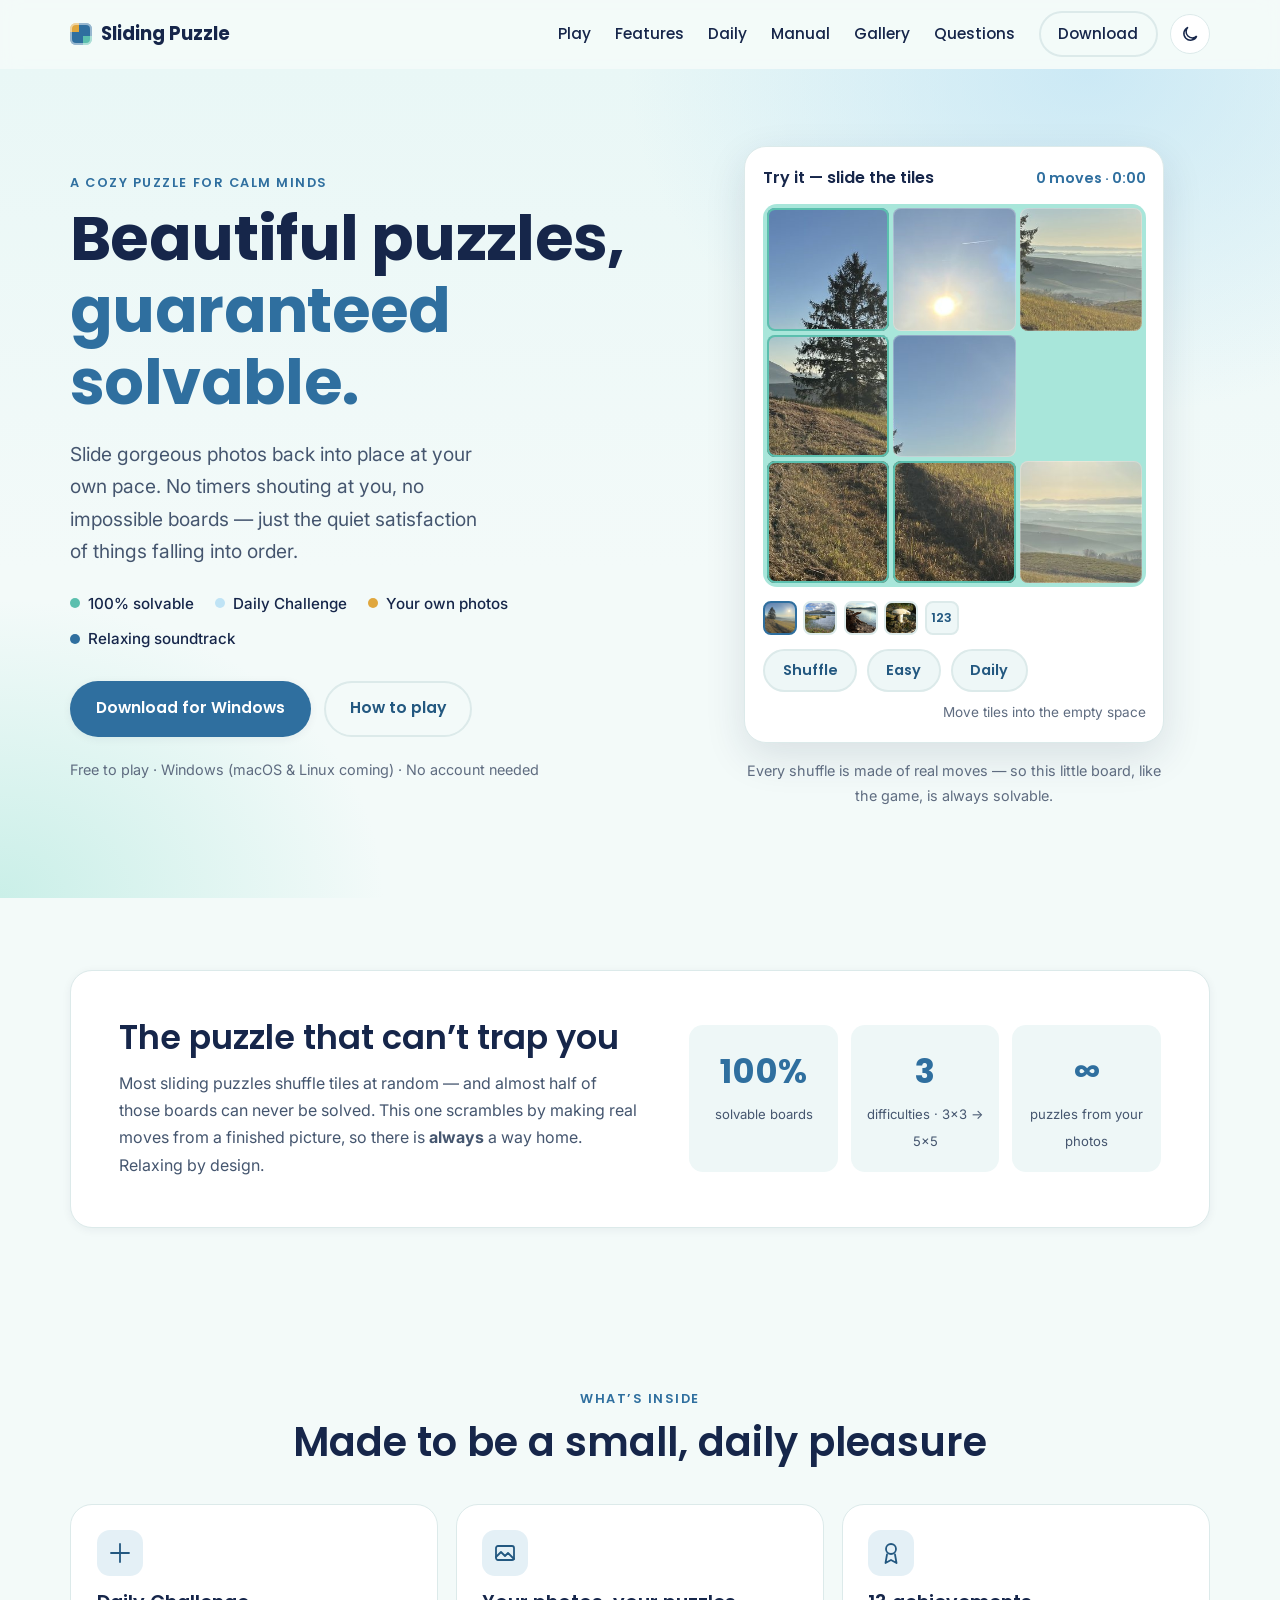
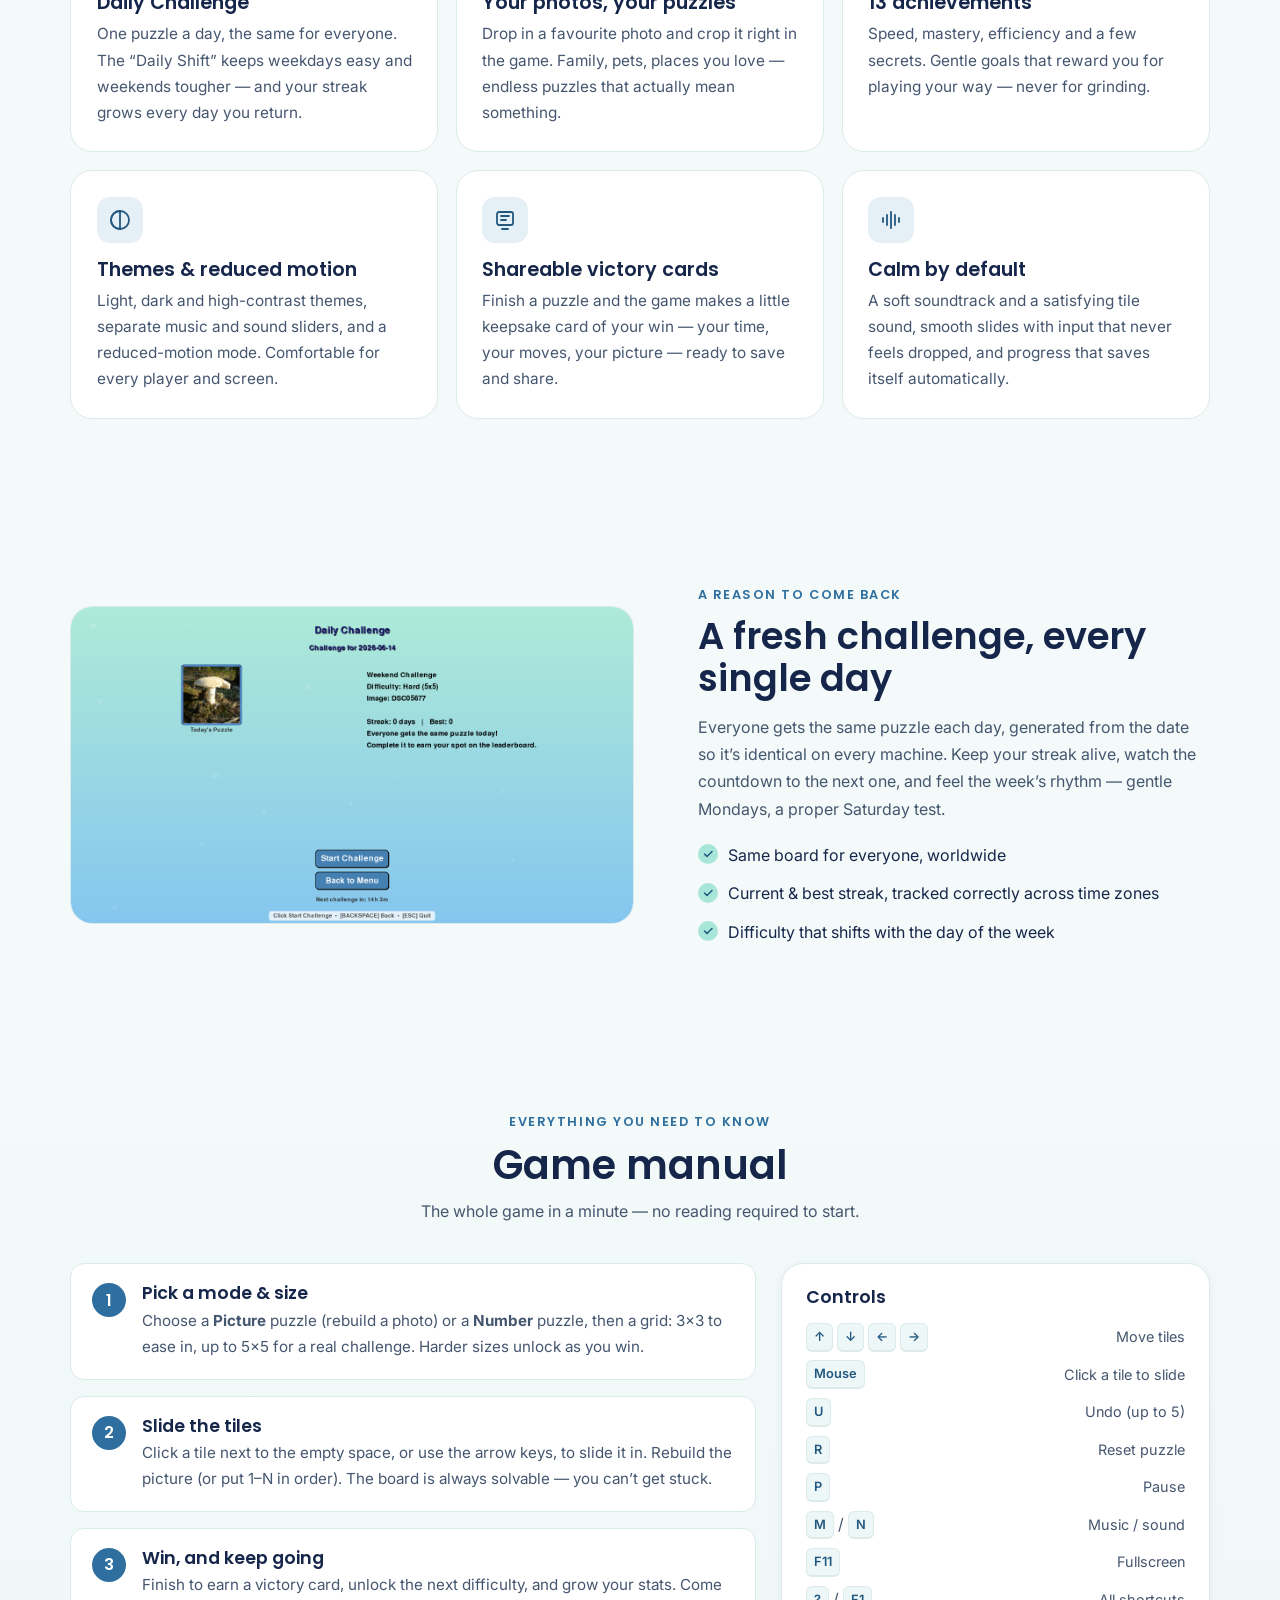
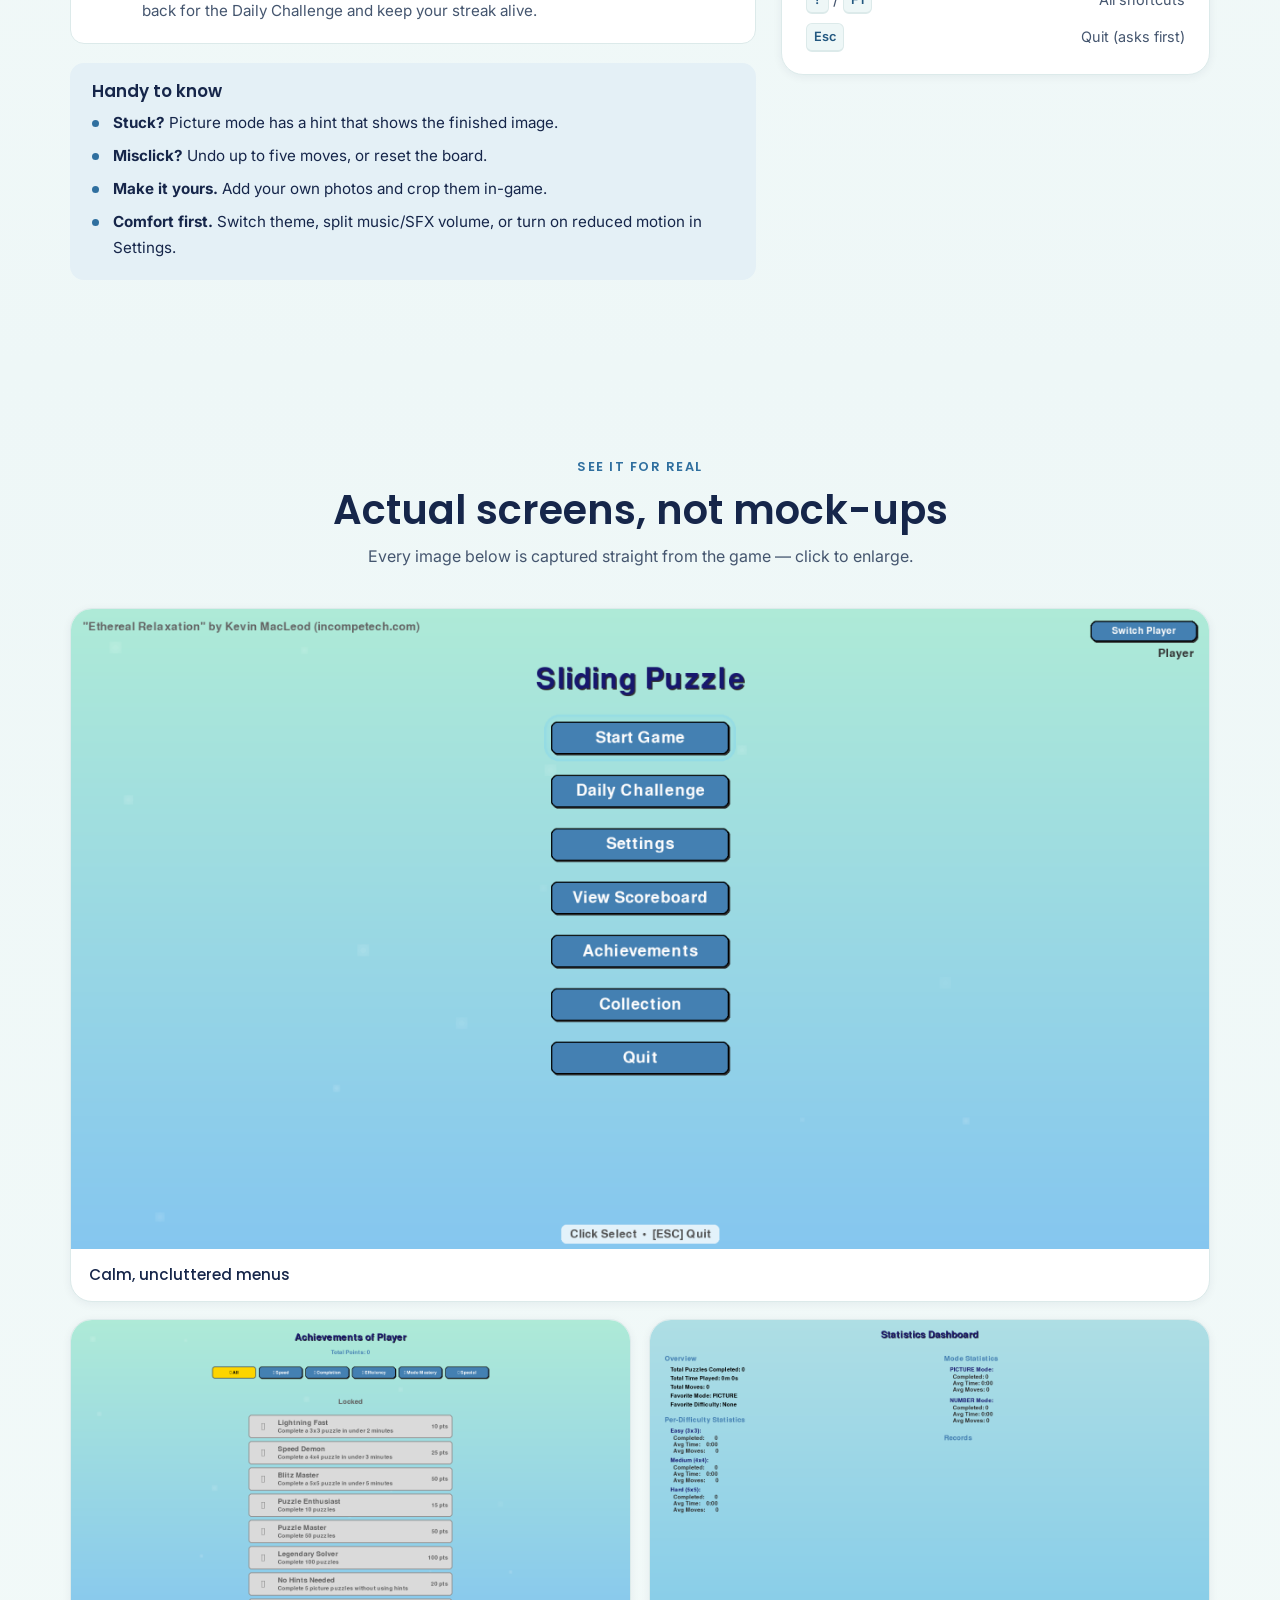
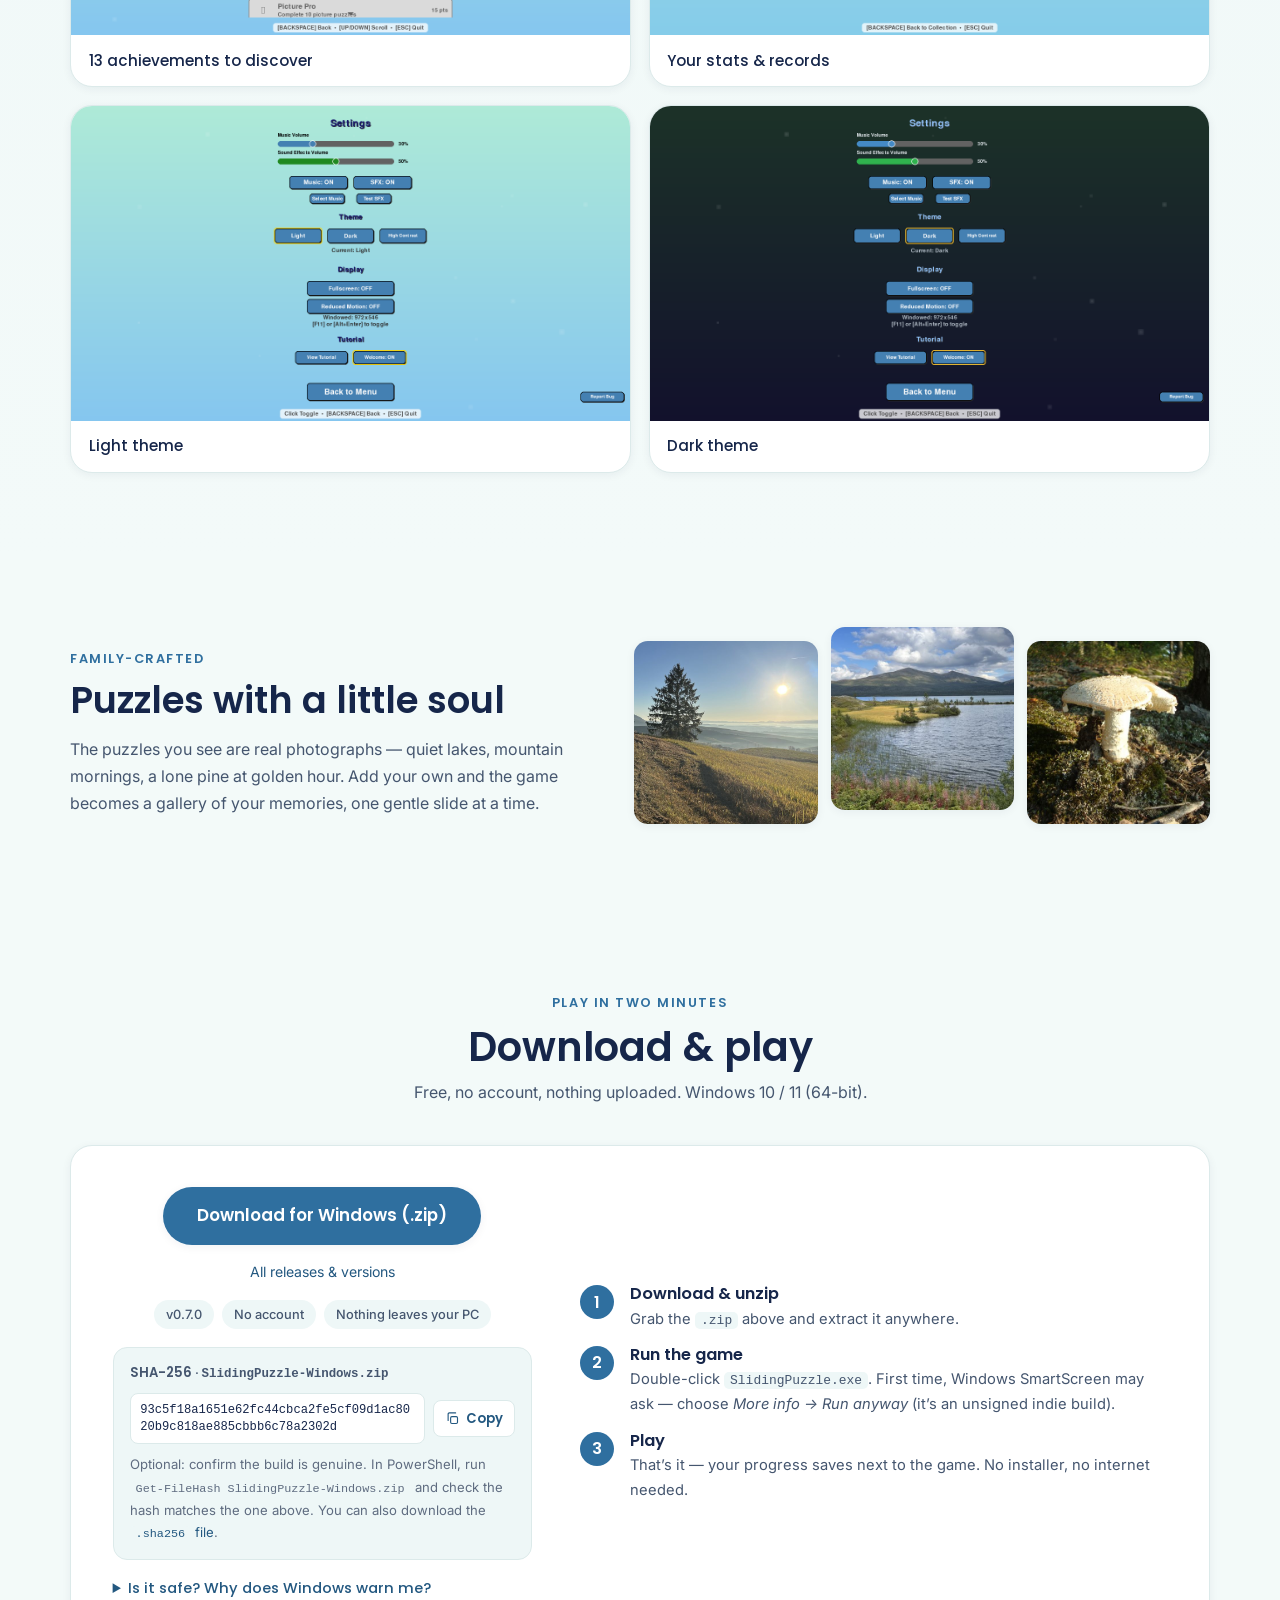
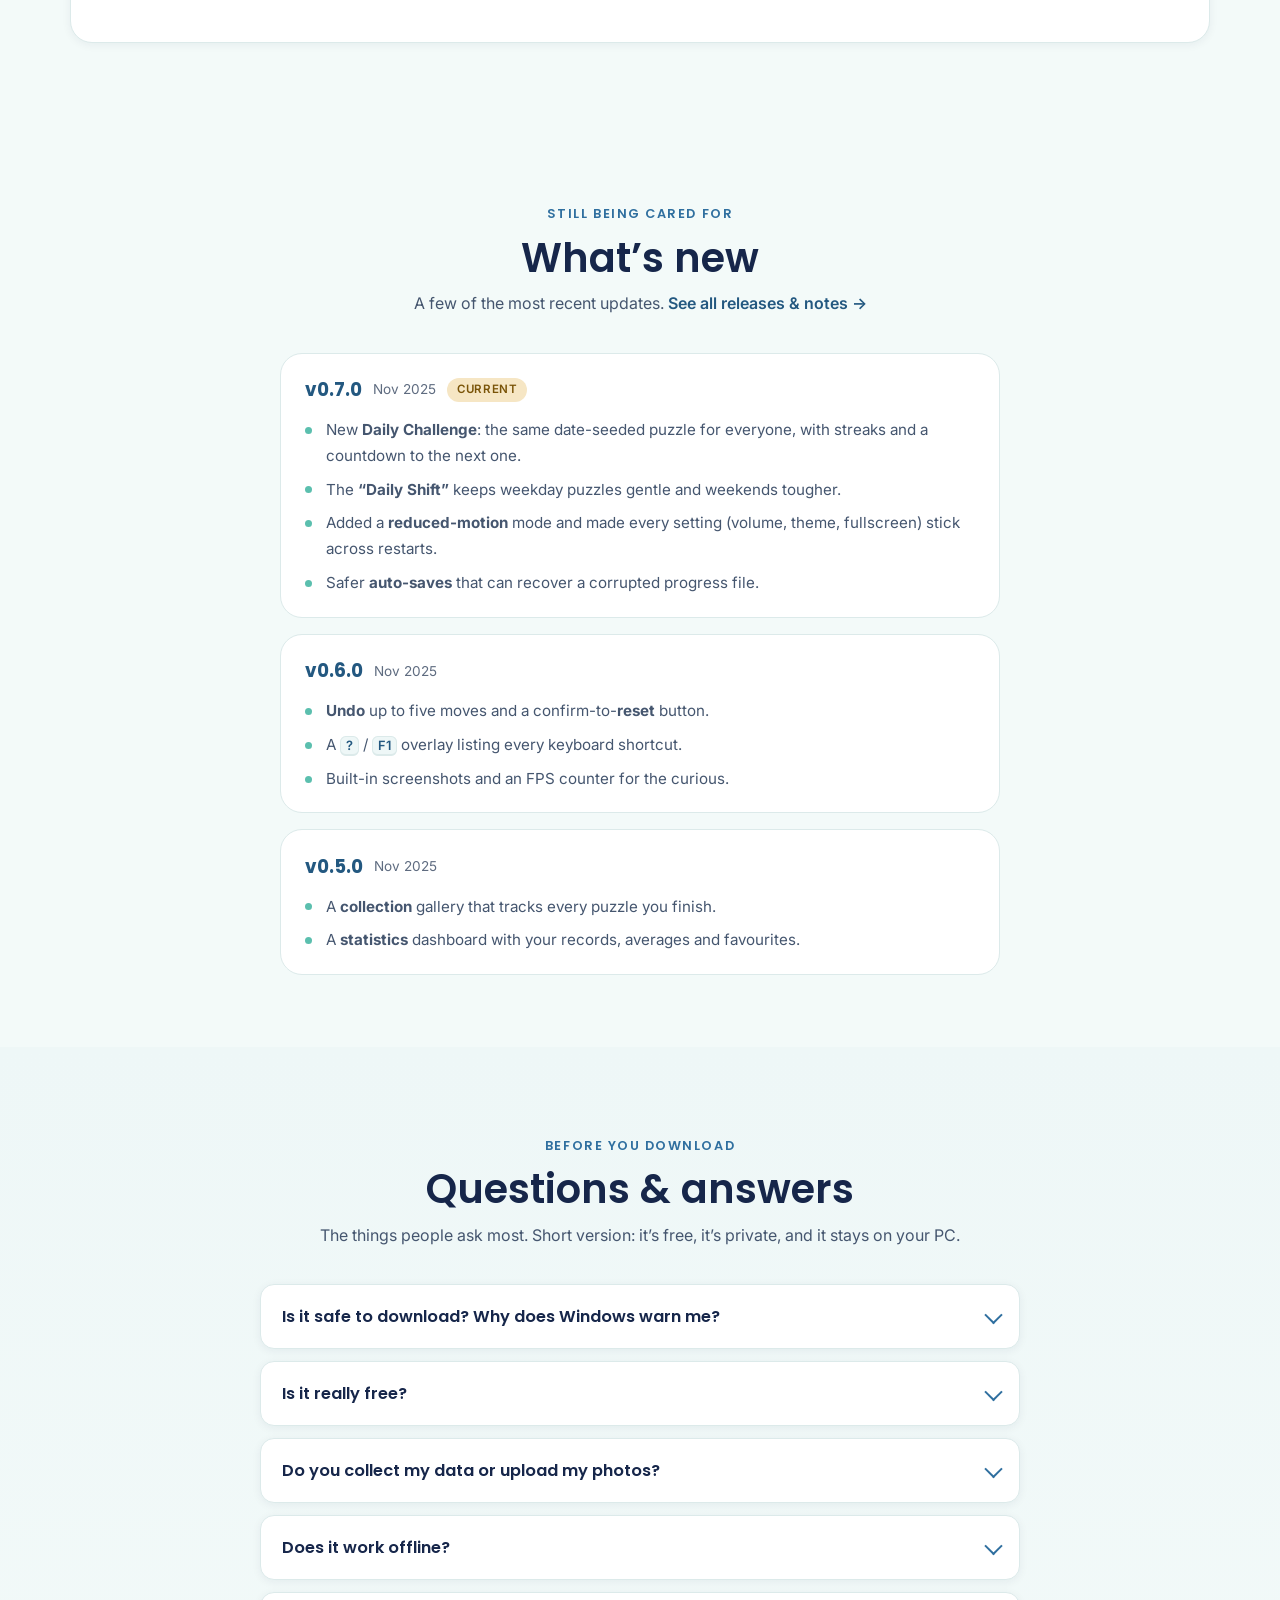
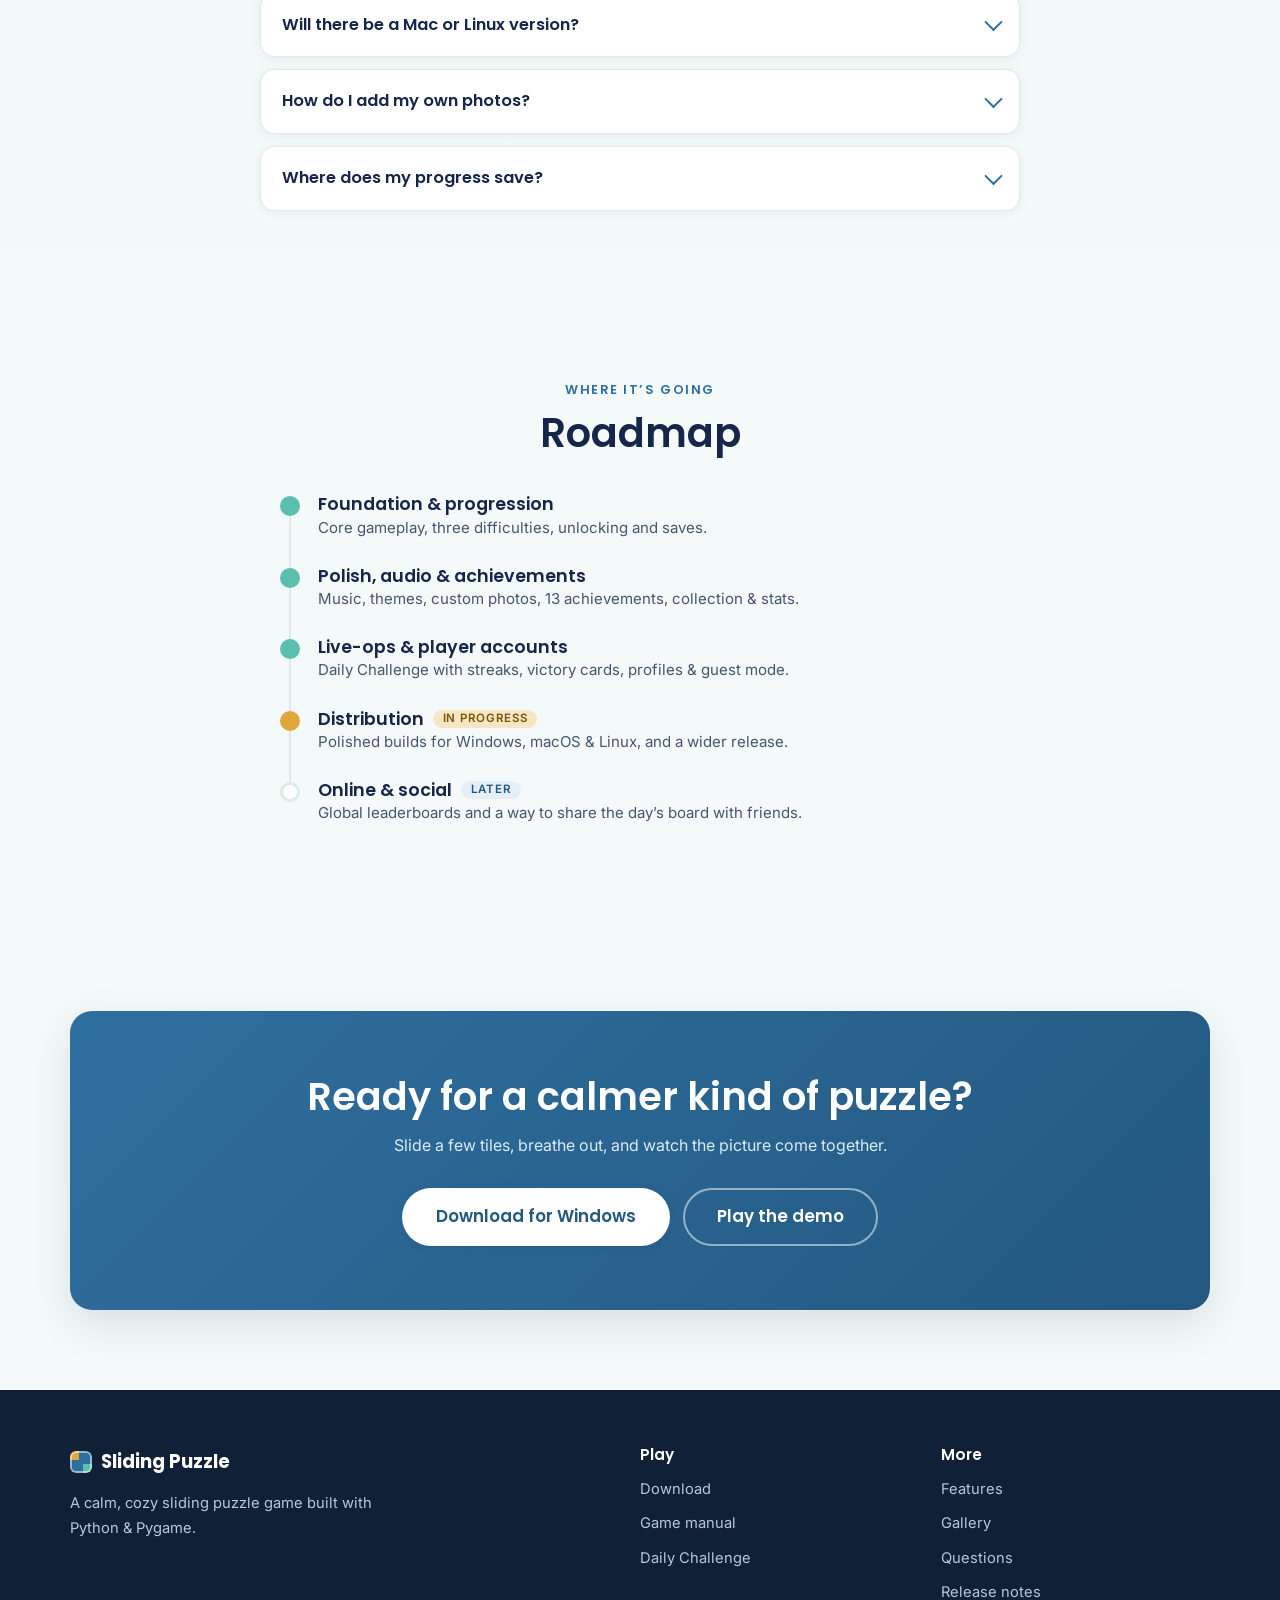
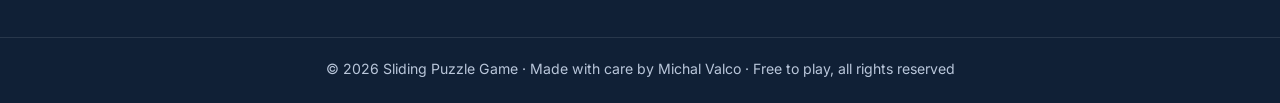
==== commit 8ea68657: "fix: harden cache-bust step + redeploy Copilot fixes - deploy.yml: fail fast if the cache-bust sed s" ====
--- a/index.html
+++ b/index.html
@@ -369,6 +369,7 @@
                                 <svg viewBox="0 0 24 24" aria-hidden="true" focusable="false"><rect x="9" y="9" width="11" height="11" rx="2"/><path d="M5 15V5a2 2 0 0 1 2-2h10" stroke-linecap="round"/></svg>
                                 <span class="copy-label">Copy</span>
                             </button>
+                            <span class="sr-only copy-status" role="status" aria-live="polite"></span>
                         </div>
                         <p class="dl-checksum-note">Optional: confirm the build is genuine. In PowerShell, run <code>Get-FileHash SlidingPuzzle-Windows.zip</code> and check the hash matches the one above. You can also download the <a href="SlidingPuzzle-Windows.zip.sha256"><code>.sha256</code> file</a>.</p>
                     </div>
--- a/styles.css
+++ b/styles.css
@@ -67,6 +67,12 @@
 }
 .skip-link:focus { left: 0; color: #fff; }
 
+/* Visually hidden but available to screen readers (e.g. copy-success status). */
+.sr-only {
+    position: absolute; width: 1px; height: 1px; padding: 0; margin: -1px;
+    overflow: hidden; clip: rect(0, 0, 0, 0); white-space: nowrap; border: 0;
+}
+
 /* ---------- Buttons ---------- */
 .btn {
     display: inline-flex; align-items: center; justify-content: center;
